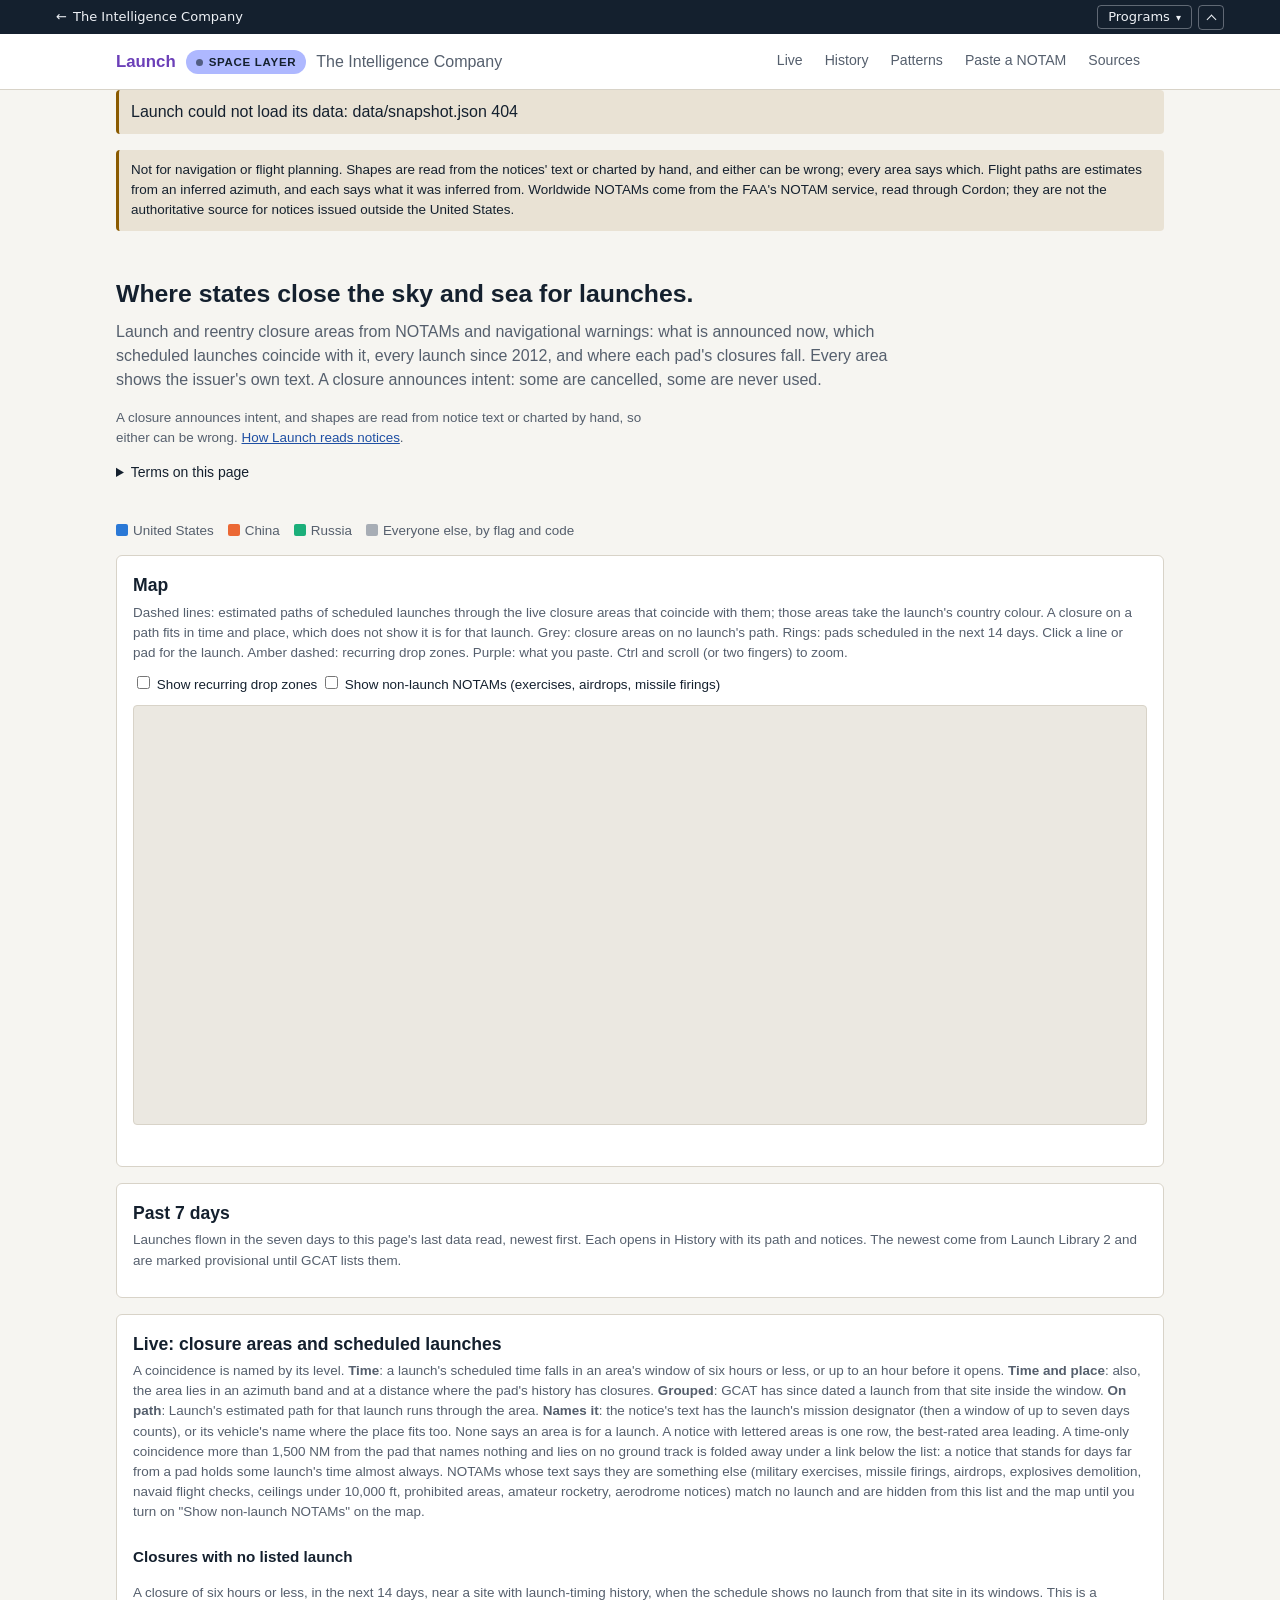
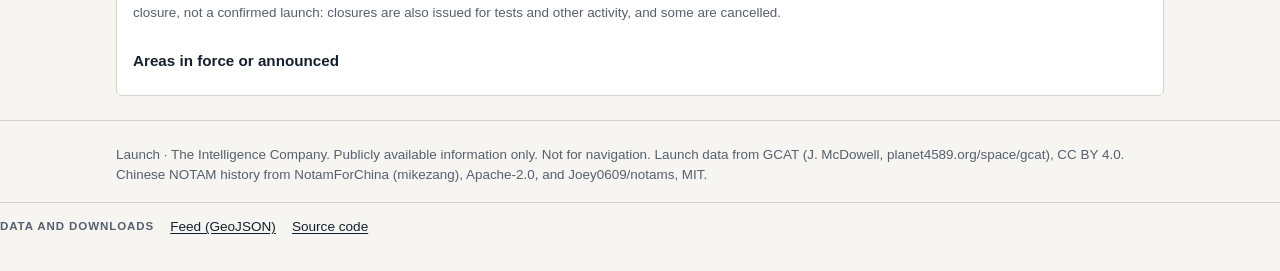
==== site_src/index.html @ 4c7cae8a "About: Launch reads Launch Library 2's schedule itself Assisted-by: Claude Code (Anthropic)" ====
<!doctype html>
<html lang="en" data-tic-layer="space">
<head>
<meta charset="utf-8">
<meta name="viewport" content="width=device-width, initial-scale=1">
<link rel="icon" href="data:image/svg+xml,%3Csvg xmlns='http://www.w3.org/2000/svg' viewBox='0 0 32 32'%3E%3Crect width='32' height='32' rx='6' fill='%23142235'/%3E%3Ccircle cx='16' cy='16' r='9' fill='none' stroke='%23e3a83b' stroke-width='3'/%3E%3Ccircle cx='16' cy='16' r='3' fill='%23e3a83b'/%3E%3C/svg%3E">
<title>Launch · The Intelligence Company</title>
<meta name="description" content="Launch and reentry closure areas from NOTAMs and navigational warnings: live areas, which scheduled launches coincide with them, every launch since 2012 on a map with flight paths and filters, and each pad's closure patterns.">
<link rel="stylesheet" href="vendor/maplibre-gl/maplibre-gl.css">
<link rel="stylesheet" href="style.css">
<link rel="stylesheet" href="tic-shell.css">
<link rel="alternate" type="application/geo+json" title="Launch feed (GeoJSON)" href="data/feed.geojson">
<link rel="stylesheet" href="tic-time.css">
<link rel="stylesheet" href="tic-nav.css">
<link rel="stylesheet" href="tic-related.css">
<link rel="stylesheet" href="tic-fold.css">
<script src="tic-time.js"></script>
<script src="tic-fold.js" defer></script>
<script src="tic-related.js"></script>
<script src="tic-nav.js" defer data-current="launch" data-health="on"></script>
<script type="module" src="app.js"></script>
</head>
<body data-tab="live">
<a class="skip" href="#main">Skip to content</a>
<header class="top">
  <div class="wrap top-row">
    <div class="brand"><strong>Launch</strong><a class="tic-layer" href="https://theintelligence.company/#layers">Space layer</a><span class="muted">The Intelligence Company</span></div>
    <nav class="top-nav" aria-label="Launch">
      <div class="tabs" role="tablist" aria-label="Views">
        <a href="#live" role="tab" id="tab-live" aria-controls="live">Live</a>
        <a href="#history" role="tab" id="tab-history" aria-controls="history">History</a>
        <a href="#patterns" role="tab" id="tab-patterns" aria-controls="patterns">Patterns</a>
        <a href="#paste" role="tab" id="tab-paste" aria-controls="paste">Paste a NOTAM</a>
        <a href="#sources" role="tab" id="tab-sources" aria-controls="sources">Sources</a>
      </div>
      <span id="time-settings"></span>
    </nav>
  </div>
</header>

<main id="main" class="wrap">
  <noscript><p class="noscript">This page needs JavaScript to draw its maps and lists.</p></noscript>
  <p class="notice small">Not for navigation or flight planning. Shapes are read from the notices' text or charted
    by hand, and either can be wrong; every area says which. Flight paths are estimates
    from an inferred azimuth, and each says what it was inferred from. Worldwide NOTAMs come from the FAA's
    NOTAM service, read through Cordon; they are not the authoritative source for notices issued outside the
    United States.</p>

  <section class="panel" id="live" role="tabpanel" aria-labelledby="tab-live">
    <div class="hero">
      <h1>Where states close the sky and sea for launches.</h1>
      <p class="lede">Launch and reentry closure areas from NOTAMs and navigational warnings: what is announced now,
        which scheduled launches coincide with it, every launch since 2012, and where each pad's closures fall.
        Every area shows the issuer's own text. A closure announces intent: some are cancelled, some are never
        used. <span id="asof"></span></p>
      <p class="tic-reading" id="reading" aria-live="polite"></p>
      <p class="small muted caveat">A closure announces intent, and shapes are read from notice text or charted by hand,
        so either can be wrong. <a href="https://github.com/metacog-osint/launch/blob/main/doctrine/method.md">How Launch reads notices</a>.</p>
      <details class="terms" id="terms">
        <summary>Terms on this page</summary>
        <dl>
          <dt>NOTAM</dt><dd>Notice to Air Missions: a short official notice that a state issues to pilots, here
            announcing that an area is closed for a launch or reentry.</dd>
          <dt>TFR</dt><dd>Temporary Flight Restriction: the US form of such a closure, issued by the FAA.</dd>
          <dt>FAA, NGA</dt><dd>The US Federal Aviation Administration, and the US National Geospatial-Intelligence
            Agency, which publishes navigational warnings for ships.</dd>
          <dt>FIR</dt><dd>Flight Information Region: the block of airspace one country's air traffic service looks after.</dd>
          <dt>ICAO</dt><dd>The International Civil Aviation Organization, whose four-letter codes name airports and regions.</dd>
          <dt>NM</dt><dd>Nautical miles. One is 1.85 km.</dd>
          <dt>UTC</dt><dd>Coordinated Universal Time, the same as Zulu. Times follow your time-zone setting.</dd>
          <dt>NET</dt><dd>No earlier than: a launch date that can only slip later.</dd>
          <dt>GCAT</dt><dd>Jonathan McDowell's General Catalog of Artificial Space Objects, the source of the launch history.</dd>
        </dl>
      </details>
      <div class="tiles tic-tiles" id="tiles" aria-live="polite"></div>
      <p class="legend small muted" aria-label="Country colours">
        <span><span class="sw g-us"></span>United States</span>
        <span><span class="sw g-cn"></span>China</span>
        <span><span class="sw g-ru"></span>Russia</span>
        <span><span class="sw g-other"></span>Everyone else, by flag and code</span>
      </p>
    </div>

    <section class="card" id="map-card" aria-labelledby="map-h">
      <div class="card-head">
        <h2 id="map-h">Map</h2>
        <p class="muted small" id="map-note">Dashed lines: estimated paths of scheduled launches through the live
          closure areas that coincide with them; those areas take the launch's country colour. A closure on a path
          fits in time and place, which does not show it is for that launch. Grey: closure areas on no launch's path.
          Rings: pads scheduled in the next 14 days. Click a line or pad for the launch. Amber dashed: recurring drop
          zones. Purple: what you paste. Ctrl and scroll (or two fingers) to zoom.</p>
        <p class="small"><label><input type="checkbox" id="show-zones"> Show recurring drop zones</label>
          <label><input type="checkbox" id="show-off"> Show non-launch NOTAMs (exercises, airdrops, missile
            firings) <span id="off-count"></span></label></p>
      </div>
      <div class="map-stage"><div id="map" class="map"></div></div>
      <div class="small" id="map-info" aria-live="polite"></div>
    </section>

    <section class="card" aria-labelledby="past-h">
      <div class="card-head">
        <h2 id="past-h">Past 7 days</h2>
        <p class="muted small">Launches flown in the seven days to this page's last data read, newest first. Each opens
          in History with its path and notices. The newest come from Launch Library 2 and are marked provisional
          until GCAT lists them.</p>
      </div>
      <div class="tbl-wrap" id="past-table"></div>
    </section>

    <section class="card" aria-labelledby="live-h">
      <div class="card-head">
        <h2 id="live-h">Live: closure areas and scheduled launches</h2>
        <p class="muted small">A coincidence is named by its level. <b>Time</b>: a launch's scheduled time falls in an
          area's window of six hours or less, or up to an hour before it opens. <b>Time and place</b>: also, the area
          lies in an azimuth band and at a distance where the pad's history has closures. <b>Grouped</b>: GCAT has
          since dated a launch from that site inside the window. <b>On path</b>: Launch's estimated path for that launch
          runs through the area. <b>Names it</b>: the notice's text has the launch's mission designator (then a window
          of up to seven days counts), or its vehicle's name where the place fits too. None says an area is for a
          launch. A notice with lettered areas is one row, the best-rated area leading. A time-only coincidence more
          than 1,500 NM from the pad that names nothing and lies on no ground track is folded away under a link below
          the list: a notice that stands for days far from a pad holds some launch's time almost always. NOTAMs whose
          text says they are something else (military exercises, missile firings, airdrops, explosives demolition,
          navaid flight checks, ceilings under 10,000 ft, prohibited areas, amateur rocketry, aerodrome notices)
          match no launch and are hidden from this list and the map until you turn
          on "Show non-launch NOTAMs" on the map.</p>
      </div>
      <div class="tbl-wrap" id="match-table"></div>
      <h3 class="sub-h" id="unlisted-h">Closures with no listed launch</h3>
      <p class="muted small">A closure of six hours or less, in the next 14 days, near a site with launch-timing history,
        when the schedule shows no launch from that site in its windows. This is a closure, not a confirmed launch:
        closures are also issued for tests and other activity, and some are cancelled.</p>
      <div class="tbl-wrap" id="unlisted-table" tabindex="0" role="region" aria-labelledby="unlisted-h"></div>
      <h3 class="sub-h">Areas in force or announced</h3>
      <div class="tbl-wrap" id="area-table"></div>
    </section>
    <!-- Elsewhere today: the other layers' findings in the countries of the scheduled launches' pads (tic-related.js from the hub) -->
    <section class="card" id="tic-related" hidden></section>
  </section>

  <section class="panel" id="history" role="tabpanel" aria-labelledby="tab-history" hidden>
    <div class="h-head">
      <div>
        <h2>Launch history</h2>
        <p class="small muted" id="h-about"></p>
        <p class="small muted">A launch joins this list on its own: every six hours Launch reads the launches GCAT has
          listed (through Orbit), and those Launch Library 2 reports as flown join sooner, marked provisional, until
          GCAT lists them. Scheduled launches (the next 14 days) show when you tick them under Show. Chinese
          launches carry the notices NotamForChina lists for them (number, FIR, window and charted area) from 2012.
          From December 2020, launches also carry the
          NOTAM texts Joey0609/notams keeps (mostly China's and its downrange FIRs'). Besides orbital launches the list holds
          GCAT's suborbital launches and missile firings since 2012, each labelled by kind: sounding rockets and
          other suborbital rockets, crewed suborbital flights, atmospheric tests, missile tests (lofted ones apart)
          and missiles fired in combat. The buttons above the map show or hide each kind; the Launch kind filter
          does the same. Suborbital launches and missiles are added when Launch's GCAT backfill is run again, not
          every six hours.</p>
      </div>
      <div class="h-actions">
        <button type="button" id="h-toggle" class="chip-btn h-toggle" aria-controls="h-side" aria-expanded="false">Filters</button>
        <button type="button" id="h-fit" class="chip-btn">Fit map to results</button>
        <button type="button" id="h-copy" class="chip-btn">Copy link to this view</button>
        <span class="h-dl" role="group" aria-labelledby="h-dl-h" title="The launches in your filters, with their flight paths and, when the map draws them, their closure areas. Times in UTC; each file names its sources and licences.">
          <span id="h-dl-h" class="small muted">Download</span>
          <button type="button" class="chip-btn" data-dl="csv">CSV</button>
          <button type="button" class="chip-btn" data-dl="geojson">GeoJSON</button>
          <button type="button" class="chip-btn" data-dl="kml">KML</button>
        </span>
      </div>
    </div>
    <div class="h-layout">
      <aside class="h-side" id="h-side" aria-label="Filters">
        <label class="h-search">Search <input type="search" id="h-q" placeholder="LM-7A, Rassvet, Vostochny, A4754/26" autocomplete="off"></label>
        <div class="facet dates">
          <p class="facet-h">Dates</p>
          <div class="date-row">
            <label>From <input type="date" id="h-from"></label>
            <label>To <input type="date" id="h-to"></label>
          </div>
          <p class="small muted" id="h-zone"></p>
          <div class="presets" id="h-presets"></div>
        </div>
        <div id="h-facets"></div>
        <div id="h-ranges"></div>
        <p class="small"><label><input type="checkbox" id="h-areas" checked> Draw closure areas of the launches shown</label></p>
      </aside>
      <div class="h-main">
        <div class="h-kinds" id="h-kinds" role="group" aria-label="Launch kinds shown"></div>
        <div class="h-chips" id="h-chips" aria-live="polite"></div>
        <p class="small" id="h-count" aria-live="polite"></p>
        <div class="h-mapwrap">
          <div id="hmap" class="map hmap"></div>
          <div id="h-detail" class="h-detail" aria-live="polite" hidden></div>
        </div>
        <p class="legend small muted h-legend" aria-label="Map key">
          <span><span class="ln dash"></span>Flight path, estimated from an inferred azimuth</span>
          <span><span class="ln dot"></span>Scheduled launch, estimated</span>
          <span><span class="mk dot"></span>Launch site, sized by launches shown</span>
          <span><span class="sw g-us"></span>US</span><span><span class="sw g-cn"></span>China</span>
          <span><span class="sw g-ru"></span>Russia</span><span><span class="sw g-other"></span>Others</span>
        </p>
        <div class="h-timeline" id="h-timeline"></div>
        <div class="tbl-wrap h-listwrap" id="h-list"></div>
        <p><button type="button" id="h-more" class="chip-btn" hidden></button></p>
        <p class="small muted">How a flight path is estimated: from the bearing to the launch's closure areas; else
          from the payloads' inclination (GCAT), the orbit's usual inclination, or the last launch of the same
          programme from the same site, with cos i = cos(latitude) &times; sin(azimuth) and the direction (north- or
          south-going) from the site's closure history; else the site's most-used corridor. It is a great circle
          from the pad, drawn to the farthest closure area or 1,500 NM; not a ground track, and it ignores dog-legs.
          A suborbital launch or missile has no orbit to infer from: its path is drawn only towards its farthest
          closure area. The lines on Launch's charted map are an analyst's guesses from the closure areas, not
          flight paths, so none is drawn; the charted notices are used for their areas and texts.
          Mission type is Launch's reading of payload names; series the operator describes otherwise but public
          analysis assesses as military (Yaogan, TJS) say so.</p>
      </div>
    </div>
  </section>

  <section class="panel" id="patterns" role="tabpanel" aria-labelledby="tab-patterns" hidden>
    <section class="card" aria-labelledby="pat-h">
      <div class="card-head">
        <h2 id="pat-h">Patterns</h2>
        <p class="muted small">Counted from Launch's charted notices; nothing here is predicted. Inclination is estimated from the
          bearing of each closure area from its pad (cos i = cos latitude &times; sin azimuth), which holds for a launch
          without a dog-leg.</p>
      </div>
      <h3 class="sub-h">Closure corridors by pad</h3>
      <div class="tbl-wrap" id="corridor-table"></div>
      <h3 class="sub-h">Recurring drop zones (three or more events within 25 NM)</h3>
      <div class="tbl-wrap" id="zone-table"></div>
      <div class="two">
        <div><h3 class="sub-h" id="fir-h">Notices by FIR and year</h3><div class="tbl-wrap" id="fir-table" tabindex="0" role="region" aria-labelledby="fir-h"></div></div>
        <div><h3 class="sub-h">How long closures stay open</h3><div class="tbl-wrap" id="window-table"></div>
          <h3 class="sub-h">Launch hour (UTC) by country</h3><div class="tbl-wrap" id="hour-table"></div></div>
      </div>
    </section>
  </section>

  <section class="panel" id="paste" role="tabpanel" aria-labelledby="tab-paste" hidden>
    <section class="card" aria-labelledby="paste-h">
      <div class="card-head">
        <h2 id="paste-h">Paste a NOTAM</h2>
        <p class="muted small">Paste one or more ICAO-format NOTAMs and they are read and drawn on the map above, in
          your browser; nothing you paste leaves this page. Coordinates that fit no known form are listed, not guessed.
          A notice you save goes into the History tab in this browser only.</p>
      </div>
      <textarea id="paste-text" rows="8" spellcheck="false" aria-label="NOTAM text"></textarea>
      <p><button type="button" id="paste-go">Read and map</button> <button type="button" id="paste-clear" class="linkish">Clear</button></p>
      <div id="paste-out" aria-live="polite"></div>
      <section id="saved-box" class="saved-box" aria-labelledby="saved-h">
        <h3 class="sub-h" id="saved-h">Saved in this browser</h3>
        <p class="small muted">Saved notices appear on the History tab: on the launch they belong to (the same NOTAM
          on its notices, or a launch inside the notice's window, two hours either side, with its pad within 5,000 NM of
          the area), else under Show: Notices with no identified launch. They stay in this browser's storage only;
          nobody else sees them, and clearing site data or a private window loses them, so export them to keep them.</p>
        <ul id="saved-list" class="plain small"></ul>
        <p class="small"><button type="button" id="saved-export" class="linkish">Export to a file</button> ·
          <label class="linkish" for="saved-import">Import a file</label><input type="file" id="saved-import" accept=".json,application/json" class="visually-hidden"> ·
          <button type="button" id="saved-clear" class="linkish">Remove all</button></p>
        <p class="small" id="saved-msg" aria-live="polite"></p>
      </section>
      <section id="traj" class="traj" aria-labelledby="traj-h" hidden>
        <h3 class="sub-h" id="traj-h">Trajectory from a pad</h3>
        <p class="traj-pick"><label for="traj-pad">Pad</label> <select id="traj-pad"></select>
          <button type="button" id="traj-click" class="linkish">or click the map</button></p>
        <div id="traj-out" aria-live="polite"></div>
        <p class="small muted">Spherical Earth. The azimuth from the pad to each area's centre stands in for the launch
          azimuth, and the inclination is what a direct ascent on it gives (cos i = cos latitude &times; sin azimuth),
          leaving out Earth's rotation and any dog-leg: indicative, not a launch's orbit. The same inclination is also
          reached on the mirrored azimuth (180&deg; minus the azimuth), the other branch from the same pad. Dog-leg
          test: the areas should lie on the great circle from the pad through the farthest area; an area more than
          25 NM outside it, or behind the pad, is flagged (a dog-leg, or areas from different events).</p>
      </section>
    </section>
  </section>

  <section class="panel" id="sources" role="tabpanel" aria-labelledby="tab-sources" hidden>
    <section class="card" aria-labelledby="src-h">
      <div class="card-head"><h2 id="src-h">Sources and method</h2></div>
      <div id="source-list" class="small"></div>
      <p class="small muted" id="lane-list"></p>
      <p class="small">Feed method <code>launch-1.0</code>. History: GCAT's launch list since 2012 (J. McDowell,
        planet4589.org/space/gcat, CC BY 4.0): orbital launches kept current through Orbit, and suborbital launches
        and missile firings (GCAT launch codes S, Y, A, M and L) from GCAT's own tables; Launch Library 2's schedule, read directly;
        Launch's charted notices (closure areas and NOTAM texts, a notice source: each charted event joins a GCAT launch
        by time and place, by a NOTAM another source lists for the launch, or by vehicle and time; one that joins none is
        listed as notices with no identified launch, and the charted lines are not flight paths); Chinese launches 2012-2026 and the NOTAMs that closed their drop zones from
        NotamForChina (credit above). Where Launch's charted notices and NotamForChina hold the same NOTAM (number and FIR), it is
        shown once, with the charted text, and NotamForChina's area is a check on the charted one. Launch-related NOTAMs
        with their text from Joey0609/notams (credit above) join a launch by the same NOTAM (number and FIR) where the
        charted notices or NotamForChina hold it, else by window and place: a GCAT launch of the notice's state inside
        its window (2 h either side) with its pad within 5,000 NM of the area; the rest are counted, not listed. FAA
        space-operations TFRs and NGA launch, debris and reentry warnings read from the Internet Archive's copies of
        tfr.faa.gov and msi.nga.mil join a GCAT launch the same way (a TFR within 100 NM of the pad and a window of at
        most 7 days); each links to its archived copy. The NASASpaceflight forum's
        "Chinese NOTAMs thread" and Russian launch discussion are linked from history entries, and Chinese launches
        link their forum threads from NotamForChina's list of them; the forum itself is not read or collected. Notes on
        the source map that are not public notices are not shown.</p>
    </section>
  </section>
</main>
<footer class="foot"><div class="wrap small muted">Launch · The Intelligence Company. Publicly available information only. Not for navigation. Launch data from GCAT (J. McDowell, planet4589.org/space/gcat), CC BY 4.0. Chinese NOTAM history from NotamForChina (mikezang), Apache-2.0, and Joey0609/notams, MIT.</div>
  <nav class="tic-data" aria-label="Data and downloads"><span class="tic-data-k">Data and downloads</span>
    <a href="data/feed.geojson">Feed (GeoJSON)</a>
    <a href="https://github.com/metacog-osint/launch">Source code</a></nav>
</footer>
</body>
</html>
---- site_src/vendor/maplibre-gl/maplibre-gl.css ----
.maplibregl-map{font:12px/20px Helvetica Neue,Arial,Helvetica,sans-serif;overflow:hidden;position:relative;-webkit-tap-highlight-color:rgb(0 0 0/0);-webkit-touch-callout:none}.maplibregl-canvas{position:absolute;left:0;top:0}.maplibregl-map:fullscreen{width:100%;height:100%}.maplibregl-ctrl-group button.maplibregl-ctrl-compass{touch-action:none}.maplibregl-canvas-container.maplibregl-interactive,.maplibregl-ctrl-group button.maplibregl-ctrl-compass{cursor:grab;-webkit-user-select:none;-moz-user-select:none;user-select:none}.maplibregl-canvas-container.maplibregl-interactive.maplibregl-track-pointer{cursor:pointer}.maplibregl-canvas-container.maplibregl-interactive:active,.maplibregl-ctrl-group button.maplibregl-ctrl-compass:active{cursor:grabbing}.maplibregl-canvas-container.maplibregl-touch-zoom-rotate,.maplibregl-canvas-container.maplibregl-touch-zoom-rotate .maplibregl-canvas{touch-action:pan-x pan-y}.maplibregl-canvas-container.maplibregl-touch-drag-pan,.maplibregl-canvas-container.maplibregl-touch-drag-pan .maplibregl-canvas{touch-action:pinch-zoom}.maplibregl-canvas-container.maplibregl-touch-zoom-rotate.maplibregl-touch-drag-pan,.maplibregl-canvas-container.maplibregl-touch-zoom-rotate.maplibregl-touch-drag-pan .maplibregl-canvas{touch-action:none}.maplibregl-canvas-container.maplibregl-touch-drag-pan.maplibregl-cooperative-gestures,.maplibregl-canvas-container.maplibregl-touch-drag-pan.maplibregl-cooperative-gestures .maplibregl-canvas{touch-action:pan-x pan-y}.maplibregl-ctrl-bottom-left,.maplibregl-ctrl-bottom-right,.maplibregl-ctrl-top-left,.maplibregl-ctrl-top-right{position:absolute;pointer-events:none;z-index:2}.maplibregl-ctrl-top-left{top:0;left:0}.maplibregl-ctrl-top-right{top:0;right:0}.maplibregl-ctrl-bottom-left{bottom:0;left:0}.maplibregl-ctrl-bottom-right{right:0;bottom:0}.maplibregl-ctrl{clear:both;pointer-events:auto;transform:translate(0)}.maplibregl-ctrl-top-left .maplibregl-ctrl{margin:10px 0 0 10px;float:left}.maplibregl-ctrl-top-right .maplibregl-ctrl{margin:10px 10px 0 0;float:right}.maplibregl-ctrl-bottom-left .maplibregl-ctrl{margin:0 0 10px 10px;float:left}.maplibregl-ctrl-bottom-right .maplibregl-ctrl{margin:0 10px 10px 0;float:right}.maplibregl-ctrl-group{border-radius:4px;background:#fff}.maplibregl-ctrl-group:not(:empty){box-shadow:0 0 0 2px rgba(0,0,0,.1)}@media(forced-colors:active){.maplibregl-ctrl-group:not(:empty){box-shadow:0 0 0 2px ButtonText}}.maplibregl-ctrl-group button{width:29px;height:29px;display:block;padding:0;outline:none;border:0;box-sizing:border-box;background-color:transparent;cursor:pointer}.maplibregl-ctrl button{-webkit-user-select:none;-moz-user-select:none;user-select:none}.maplibregl-ctrl-group button+button{border-top:1px solid #ddd}.maplibregl-ctrl button .maplibregl-ctrl-icon{display:block;width:100%;height:100%;background-repeat:no-repeat;background-position:50%}@media(forced-colors:active){.maplibregl-ctrl-icon{background-color:transparent}.maplibregl-ctrl-group button+button{border-top:1px solid buttontext}}.maplibregl-ctrl button::-moz-focus-inner{border:0;padding:0}.maplibregl-ctrl-attrib-button:focus,.maplibregl-ctrl-group button:focus{box-shadow:0 0 2px 2px #0096ff}.maplibregl-ctrl button:disabled{cursor:not-allowed}.maplibregl-ctrl button:disabled .maplibregl-ctrl-icon{opacity:.25}@media(hover:hover){.maplibregl-ctrl button:not(:disabled):hover{background-color:rgba(0,0,0,.05)}}.maplibregl-ctrl button:not(:disabled):active{background-color:rgba(0,0,0,.05)}.maplibregl-ctrl-group button:focus:focus-visible{box-shadow:0 0 2px 2px #0096ff}.maplibregl-ctrl-group button:focus:not(:focus-visible){box-shadow:none}.maplibregl-ctrl-group button:focus:first-child{border-radius:4px 4px 0 0}.maplibregl-ctrl-group button:focus:last-child{border-radius:0 0 4px 4px}.maplibregl-ctrl-group button:focus:only-child{border-radius:inherit}.maplibregl-ctrl button.maplibregl-ctrl-zoom-out .maplibregl-ctrl-icon{background-image:url("data:image/svg+xml;charset=utf-8,%3Csvg%20xmlns%3D%22http%3A%2F%2Fwww.w3.org%2F2000%2Fsvg%22%20width%3D%2229%22%20height%3D%2229%22%20fill%3D%22%23333%22%20viewBox%3D%220%200%2029%2029%22%3E%3Cpath%20d%3D%22M10%2013c-.75%200-1.5.75-1.5%201.5S9.25%2016%2010%2016h9c.75%200%201.5-.75%201.5-1.5S19.75%2013%2019%2013z%22%2F%3E%3C%2Fsvg%3E")}.maplibregl-ctrl button.maplibregl-ctrl-zoom-in .maplibregl-ctrl-icon{background-image:url("data:image/svg+xml;charset=utf-8,%3Csvg%20xmlns%3D%22http%3A%2F%2Fwww.w3.org%2F2000%2Fsvg%22%20width%3D%2229%22%20height%3D%2229%22%20fill%3D%22%23333%22%20viewBox%3D%220%200%2029%2029%22%3E%3Cpath%20d%3D%22M14.5%208.5c-.75%200-1.5.75-1.5%201.5v3h-3c-.75%200-1.5.75-1.5%201.5S9.25%2016%2010%2016h3v3c0%20.75.75%201.5%201.5%201.5S16%2019.75%2016%2019v-3h3c.75%200%201.5-.75%201.5-1.5S19.75%2013%2019%2013h-3v-3c0-.75-.75-1.5-1.5-1.5%22%2F%3E%3C%2Fsvg%3E")}@media(forced-colors:active){.maplibregl-ctrl button.maplibregl-ctrl-zoom-out .maplibregl-ctrl-icon{background-image:url("data:image/svg+xml;charset=utf-8,%3Csvg%20xmlns%3D%22http%3A%2F%2Fwww.w3.org%2F2000%2Fsvg%22%20width%3D%2229%22%20height%3D%2229%22%20fill%3D%22%23fff%22%20viewBox%3D%220%200%2029%2029%22%3E%3Cpath%20d%3D%22M10%2013c-.75%200-1.5.75-1.5%201.5S9.25%2016%2010%2016h9c.75%200%201.5-.75%201.5-1.5S19.75%2013%2019%2013z%22%2F%3E%3C%2Fsvg%3E")}.maplibregl-ctrl button.maplibregl-ctrl-zoom-in .maplibregl-ctrl-icon{background-image:url("data:image/svg+xml;charset=utf-8,%3Csvg%20xmlns%3D%22http%3A%2F%2Fwww.w3.org%2F2000%2Fsvg%22%20width%3D%2229%22%20height%3D%2229%22%20fill%3D%22%23fff%22%20viewBox%3D%220%200%2029%2029%22%3E%3Cpath%20d%3D%22M14.5%208.5c-.75%200-1.5.75-1.5%201.5v3h-3c-.75%200-1.5.75-1.5%201.5S9.25%2016%2010%2016h3v3c0%20.75.75%201.5%201.5%201.5S16%2019.75%2016%2019v-3h3c.75%200%201.5-.75%201.5-1.5S19.75%2013%2019%2013h-3v-3c0-.75-.75-1.5-1.5-1.5%22%2F%3E%3C%2Fsvg%3E")}}@media(forced-colors:active) and (prefers-color-scheme:light){.maplibregl-ctrl button.maplibregl-ctrl-zoom-out .maplibregl-ctrl-icon{background-image:url("data:image/svg+xml;charset=utf-8,%3Csvg%20xmlns%3D%22http%3A%2F%2Fwww.w3.org%2F2000%2Fsvg%22%20width%3D%2229%22%20height%3D%2229%22%20viewBox%3D%220%200%2029%2029%22%3E%3Cpath%20d%3D%22M10%2013c-.75%200-1.5.75-1.5%201.5S9.25%2016%2010%2016h9c.75%200%201.5-.75%201.5-1.5S19.75%2013%2019%2013z%22%2F%3E%3C%2Fsvg%3E")}.maplibregl-ctrl button.maplibregl-ctrl-zoom-in .maplibregl-ctrl-icon{background-image:url("data:image/svg+xml;charset=utf-8,%3Csvg%20xmlns%3D%22http%3A%2F%2Fwww.w3.org%2F2000%2Fsvg%22%20width%3D%2229%22%20height%3D%2229%22%20viewBox%3D%220%200%2029%2029%22%3E%3Cpath%20d%3D%22M14.5%208.5c-.75%200-1.5.75-1.5%201.5v3h-3c-.75%200-1.5.75-1.5%201.5S9.25%2016%2010%2016h3v3c0%20.75.75%201.5%201.5%201.5S16%2019.75%2016%2019v-3h3c.75%200%201.5-.75%201.5-1.5S19.75%2013%2019%2013h-3v-3c0-.75-.75-1.5-1.5-1.5%22%2F%3E%3C%2Fsvg%3E")}}.maplibregl-ctrl button.maplibregl-ctrl-fullscreen .maplibregl-ctrl-icon{background-image:url("data:image/svg+xml;charset=utf-8,%3Csvg%20xmlns%3D%22http%3A%2F%2Fwww.w3.org%2F2000%2Fsvg%22%20width%3D%2229%22%20height%3D%2229%22%20fill%3D%22%23333%22%20viewBox%3D%220%200%2029%2029%22%3E%3Cpath%20d%3D%22M24%2016v5.5c0%201.75-.75%202.5-2.5%202.5H16v-1l3-1.5-4-5.5%201-1%205.5%204%201.5-3zM6%2016l1.5%203%205.5-4%201%201-4%205.5%203%201.5v1H7.5C5.75%2024%205%2023.25%205%2021.5V16zm7-11v1l-3%201.5%204%205.5-1%201-5.5-4L6%2013H5V7.5C5%205.75%205.75%205%207.5%205zm11%202.5c0-1.75-.75-2.5-2.5-2.5H16v1l3%201.5-4%205.5%201%201%205.5-4%201.5%203h1z%22%2F%3E%3C%2Fsvg%3E")}.maplibregl-ctrl button.maplibregl-ctrl-shrink .maplibregl-ctrl-icon{background-image:url("data:image/svg+xml;charset=utf-8,%3Csvg%20xmlns%3D%22http%3A%2F%2Fwww.w3.org%2F2000%2Fsvg%22%20width%3D%2229%22%20height%3D%2229%22%20viewBox%3D%220%200%2029%2029%22%3E%3Cpath%20d%3D%22M18.5%2016c-1.75%200-2.5.75-2.5%202.5V24h1l1.5-3%205.5%204%201-1-4-5.5%203-1.5v-1zM13%2018.5c0-1.75-.75-2.5-2.5-2.5H5v1l3%201.5L4%2024l1%201%205.5-4%201.5%203h1zm3-8c0%201.75.75%202.5%202.5%202.5H24v-1l-3-1.5L25%205l-1-1-5.5%204L17%205h-1zM10.5%2013c1.75%200%202.5-.75%202.5-2.5V5h-1l-1.5%203L5%204%204%205l4%205.5L5%2012v1z%22%2F%3E%3C%2Fsvg%3E")}@media(forced-colors:active){.maplibregl-ctrl button.maplibregl-ctrl-fullscreen .maplibregl-ctrl-icon{background-image:url("data:image/svg+xml;charset=utf-8,%3Csvg%20xmlns%3D%22http%3A%2F%2Fwww.w3.org%2F2000%2Fsvg%22%20width%3D%2229%22%20height%3D%2229%22%20fill%3D%22%23fff%22%20viewBox%3D%220%200%2029%2029%22%3E%3Cpath%20d%3D%22M24%2016v5.5c0%201.75-.75%202.5-2.5%202.5H16v-1l3-1.5-4-5.5%201-1%205.5%204%201.5-3zM6%2016l1.5%203%205.5-4%201%201-4%205.5%203%201.5v1H7.5C5.75%2024%205%2023.25%205%2021.5V16zm7-11v1l-3%201.5%204%205.5-1%201-5.5-4L6%2013H5V7.5C5%205.75%205.75%205%207.5%205zm11%202.5c0-1.75-.75-2.5-2.5-2.5H16v1l3%201.5-4%205.5%201%201%205.5-4%201.5%203h1z%22%2F%3E%3C%2Fsvg%3E")}.maplibregl-ctrl button.maplibregl-ctrl-shrink .maplibregl-ctrl-icon{background-image:url("data:image/svg+xml;charset=utf-8,%3Csvg%20xmlns%3D%22http%3A%2F%2Fwww.w3.org%2F2000%2Fsvg%22%20width%3D%2229%22%20height%3D%2229%22%20fill%3D%22%23fff%22%20viewBox%3D%220%200%2029%2029%22%3E%3Cpath%20d%3D%22M18.5%2016c-1.75%200-2.5.75-2.5%202.5V24h1l1.5-3%205.5%204%201-1-4-5.5%203-1.5v-1zM13%2018.5c0-1.75-.75-2.5-2.5-2.5H5v1l3%201.5L4%2024l1%201%205.5-4%201.5%203h1zm3-8c0%201.75.75%202.5%202.5%202.5H24v-1l-3-1.5L25%205l-1-1-5.5%204L17%205h-1zM10.5%2013c1.75%200%202.5-.75%202.5-2.5V5h-1l-1.5%203L5%204%204%205l4%205.5L5%2012v1z%22%2F%3E%3C%2Fsvg%3E")}}@media(forced-colors:active) and (prefers-color-scheme:light){.maplibregl-ctrl button.maplibregl-ctrl-fullscreen .maplibregl-ctrl-icon{background-image:url("data:image/svg+xml;charset=utf-8,%3Csvg%20xmlns%3D%22http%3A%2F%2Fwww.w3.org%2F2000%2Fsvg%22%20width%3D%2229%22%20height%3D%2229%22%20viewBox%3D%220%200%2029%2029%22%3E%3Cpath%20d%3D%22M24%2016v5.5c0%201.75-.75%202.5-2.5%202.5H16v-1l3-1.5-4-5.5%201-1%205.5%204%201.5-3zM6%2016l1.5%203%205.5-4%201%201-4%205.5%203%201.5v1H7.5C5.75%2024%205%2023.25%205%2021.5V16zm7-11v1l-3%201.5%204%205.5-1%201-5.5-4L6%2013H5V7.5C5%205.75%205.75%205%207.5%205zm11%202.5c0-1.75-.75-2.5-2.5-2.5H16v1l3%201.5-4%205.5%201%201%205.5-4%201.5%203h1z%22%2F%3E%3C%2Fsvg%3E")}.maplibregl-ctrl button.maplibregl-ctrl-shrink .maplibregl-ctrl-icon{background-image:url("data:image/svg+xml;charset=utf-8,%3Csvg%20xmlns%3D%22http%3A%2F%2Fwww.w3.org%2F2000%2Fsvg%22%20width%3D%2229%22%20height%3D%2229%22%20viewBox%3D%220%200%2029%2029%22%3E%3Cpath%20d%3D%22M18.5%2016c-1.75%200-2.5.75-2.5%202.5V24h1l1.5-3%205.5%204%201-1-4-5.5%203-1.5v-1zM13%2018.5c0-1.75-.75-2.5-2.5-2.5H5v1l3%201.5L4%2024l1%201%205.5-4%201.5%203h1zm3-8c0%201.75.75%202.5%202.5%202.5H24v-1l-3-1.5L25%205l-1-1-5.5%204L17%205h-1zM10.5%2013c1.75%200%202.5-.75%202.5-2.5V5h-1l-1.5%203L5%204%204%205l4%205.5L5%2012v1z%22%2F%3E%3C%2Fsvg%3E")}}.maplibregl-ctrl button.maplibregl-ctrl-compass .maplibregl-ctrl-icon{background-image:url("data:image/svg+xml;charset=utf-8,%3Csvg%20xmlns%3D%22http%3A%2F%2Fwww.w3.org%2F2000%2Fsvg%22%20width%3D%2229%22%20height%3D%2229%22%20fill%3D%22%23333%22%20viewBox%3D%220%200%2029%2029%22%3E%3Cpath%20d%3D%22m10.5%2014%204-8%204%208z%22%2F%3E%3Cpath%20fill%3D%22%23ccc%22%20d%3D%22m10.5%2016%204%208%204-8z%22%2F%3E%3C%2Fsvg%3E")}@media(forced-colors:active){.maplibregl-ctrl button.maplibregl-ctrl-compass .maplibregl-ctrl-icon{background-image:url("data:image/svg+xml;charset=utf-8,%3Csvg%20xmlns%3D%22http%3A%2F%2Fwww.w3.org%2F2000%2Fsvg%22%20width%3D%2229%22%20height%3D%2229%22%20fill%3D%22%23fff%22%20viewBox%3D%220%200%2029%2029%22%3E%3Cpath%20d%3D%22m10.5%2014%204-8%204%208z%22%2F%3E%3Cpath%20fill%3D%22%23ccc%22%20d%3D%22m10.5%2016%204%208%204-8z%22%2F%3E%3C%2Fsvg%3E")}}@media(forced-colors:active) and (prefers-color-scheme:light){.maplibregl-ctrl button.maplibregl-ctrl-compass .maplibregl-ctrl-icon{background-image:url("data:image/svg+xml;charset=utf-8,%3Csvg%20xmlns%3D%22http%3A%2F%2Fwww.w3.org%2F2000%2Fsvg%22%20width%3D%2229%22%20height%3D%2229%22%20viewBox%3D%220%200%2029%2029%22%3E%3Cpath%20d%3D%22m10.5%2014%204-8%204%208z%22%2F%3E%3Cpath%20fill%3D%22%23ccc%22%20d%3D%22m10.5%2016%204%208%204-8z%22%2F%3E%3C%2Fsvg%3E")}}.maplibregl-ctrl button.maplibregl-ctrl-globe .maplibregl-ctrl-icon{background-image:url("data:image/svg+xml;charset=utf-8,%3Csvg%20xmlns%3D%22http%3A%2F%2Fwww.w3.org%2F2000%2Fsvg%22%20width%3D%2222%22%20height%3D%2222%22%20fill%3D%22none%22%20stroke%3D%22%23333%22%20viewBox%3D%220%200%2022%2022%22%3E%3Ccircle%20cx%3D%2211%22%20cy%3D%2211%22%20r%3D%228.5%22%2F%3E%3Cpath%20d%3D%22M17.5%2011c0%204.819-3.02%208.5-6.5%208.5S4.5%2015.819%204.5%2011%207.52%202.5%2011%202.5s6.5%203.681%206.5%208.5Z%22%2F%3E%3Cpath%20d%3D%22M13.5%2011c0%202.447-.331%204.64-.853%206.206-.262.785-.562%201.384-.872%201.777-.314.399-.58.517-.775.517s-.461-.118-.775-.517c-.31-.393-.61-.992-.872-1.777C8.831%2015.64%208.5%2013.446%208.5%2011s.331-4.64.853-6.206c.262-.785.562-1.384.872-1.777.314-.399.58-.517.775-.517s.461.118.775.517c.31.393.61.992.872%201.777.522%201.565.853%203.76.853%206.206Z%22%2F%3E%3Cpath%20d%3D%22M11%207.5c-1.909%200-3.622-.166-4.845-.428-.616-.132-1.08-.283-1.379-.434a1.3%201.3%200%200%201-.224-.138q.07-.058.224-.138c.299-.151.763-.302%201.379-.434C7.378%205.666%209.091%205.5%2011%205.5s3.622.166%204.845.428c.616.132%201.08.283%201.379.434.105.053.177.1.224.138q-.07.058-.224.138c-.299.151-.763.302-1.379.434-1.223.262-2.936.428-4.845.428Zm0%209c-1.909%200-3.622-.166-4.845-.428-.616-.132-1.08-.283-1.379-.434a1.3%201.3%200%200%201-.224-.138%201.3%201.3%200%200%201%20.224-.138c.299-.151.763-.302%201.379-.434C7.378%2014.666%209.091%2014.5%2011%2014.5s3.622.166%204.845.428c.616.132%201.08.283%201.379.434.105.053.177.1.224.138a1.3%201.3%200%200%201-.224.138c-.299.151-.763.302-1.379.434-1.223.262-2.936.428-4.845.428Zm0-4c-2.46%200-4.672-.222-6.255-.574-.796-.177-1.406-.38-1.805-.59a1.5%201.5%200%200%201-.39-.272.3.3%200%200%201-.047-.064.3.3%200%200%201%20.048-.064c.066-.073.189-.167.389-.272.399-.21%201.009-.413%201.805-.59C6.328%209.722%208.54%209.5%2011%209.5s4.672.222%206.256.574c.795.177%201.405.38%201.804.59.2.105.323.2.39.272a.3.3%200%200%201%20.047.064.3.3%200%200%201-.048.064%201.4%201.4%200%200%201-.389.272c-.399.21-1.009.413-1.804.59-1.584.352-3.796.574-6.256.574Zm-8.501-1.51v.002zm0%20.018v.002zm17.002.002v-.002zm0-.018v-.002z%22%2F%3E%3C%2Fsvg%3E")}.maplibregl-ctrl button.maplibregl-ctrl-globe-enabled .maplibregl-ctrl-icon{background-image:url("data:image/svg+xml;charset=utf-8,%3Csvg%20xmlns%3D%22http%3A%2F%2Fwww.w3.org%2F2000%2Fsvg%22%20width%3D%2222%22%20height%3D%2222%22%20fill%3D%22none%22%20stroke%3D%22%2333b5e5%22%20viewBox%3D%220%200%2022%2022%22%3E%3Ccircle%20cx%3D%2211%22%20cy%3D%2211%22%20r%3D%228.5%22%2F%3E%3Cpath%20d%3D%22M17.5%2011c0%204.819-3.02%208.5-6.5%208.5S4.5%2015.819%204.5%2011%207.52%202.5%2011%202.5s6.5%203.681%206.5%208.5Z%22%2F%3E%3Cpath%20d%3D%22M13.5%2011c0%202.447-.331%204.64-.853%206.206-.262.785-.562%201.384-.872%201.777-.314.399-.58.517-.775.517s-.461-.118-.775-.517c-.31-.393-.61-.992-.872-1.777C8.831%2015.64%208.5%2013.446%208.5%2011s.331-4.64.853-6.206c.262-.785.562-1.384.872-1.777.314-.399.58-.517.775-.517s.461.118.775.517c.31.393.61.992.872%201.777.522%201.565.853%203.76.853%206.206Z%22%2F%3E%3Cpath%20d%3D%22M11%207.5c-1.909%200-3.622-.166-4.845-.428-.616-.132-1.08-.283-1.379-.434a1.3%201.3%200%200%201-.224-.138q.07-.058.224-.138c.299-.151.763-.302%201.379-.434C7.378%205.666%209.091%205.5%2011%205.5s3.622.166%204.845.428c.616.132%201.08.283%201.379.434.105.053.177.1.224.138q-.07.058-.224.138c-.299.151-.763.302-1.379.434-1.223.262-2.936.428-4.845.428Zm0%209c-1.909%200-3.622-.166-4.845-.428-.616-.132-1.08-.283-1.379-.434a1.3%201.3%200%200%201-.224-.138%201.3%201.3%200%200%201%20.224-.138c.299-.151.763-.302%201.379-.434C7.378%2014.666%209.091%2014.5%2011%2014.5s3.622.166%204.845.428c.616.132%201.08.283%201.379.434.105.053.177.1.224.138a1.3%201.3%200%200%201-.224.138c-.299.151-.763.302-1.379.434-1.223.262-2.936.428-4.845.428Zm0-4c-2.46%200-4.672-.222-6.255-.574-.796-.177-1.406-.38-1.805-.59a1.5%201.5%200%200%201-.39-.272.3.3%200%200%201-.047-.064.3.3%200%200%201%20.048-.064c.066-.073.189-.167.389-.272.399-.21%201.009-.413%201.805-.59C6.328%209.722%208.54%209.5%2011%209.5s4.672.222%206.256.574c.795.177%201.405.38%201.804.59.2.105.323.2.39.272a.3.3%200%200%201%20.047.064.3.3%200%200%201-.048.064%201.4%201.4%200%200%201-.389.272c-.399.21-1.009.413-1.804.59-1.584.352-3.796.574-6.256.574Zm-8.501-1.51v.002zm0%20.018v.002zm17.002.002v-.002zm0-.018v-.002z%22%2F%3E%3C%2Fsvg%3E")}.maplibregl-ctrl button.maplibregl-ctrl-terrain .maplibregl-ctrl-icon{background-image:url("data:image/svg+xml;charset=utf-8,%3Csvg%20xmlns%3D%22http%3A%2F%2Fwww.w3.org%2F2000%2Fsvg%22%20width%3D%2222%22%20height%3D%2222%22%20fill%3D%22%23333%22%20viewBox%3D%220%200%2022%2022%22%3E%3Cpath%20d%3D%22m1.754%2013.406%204.453-4.851%203.09%203.09%203.281%203.277.969-.969-3.309-3.312%203.844-4.121%206.148%206.886h1.082v-.855l-7.207-8.07-4.84%205.187L6.169%206.57l-5.48%205.965v.871ZM.688%2016.844h20.625v1.375H.688Zm0%200%22%2F%3E%3C%2Fsvg%3E")}.maplibregl-ctrl button.maplibregl-ctrl-terrain-enabled .maplibregl-ctrl-icon{background-image:url("data:image/svg+xml;charset=utf-8,%3Csvg%20xmlns%3D%22http%3A%2F%2Fwww.w3.org%2F2000%2Fsvg%22%20width%3D%2222%22%20height%3D%2222%22%20fill%3D%22%2333b5e5%22%20viewBox%3D%220%200%2022%2022%22%3E%3Cpath%20d%3D%22m1.754%2013.406%204.453-4.851%203.09%203.09%203.281%203.277.969-.969-3.309-3.312%203.844-4.121%206.148%206.886h1.082v-.855l-7.207-8.07-4.84%205.187L6.169%206.57l-5.48%205.965v.871ZM.688%2016.844h20.625v1.375H.688Zm0%200%22%2F%3E%3C%2Fsvg%3E")}.maplibregl-ctrl button.maplibregl-ctrl-geolocate .maplibregl-ctrl-icon{background-image:url("data:image/svg+xml;charset=utf-8,%3Csvg%20xmlns%3D%22http%3A%2F%2Fwww.w3.org%2F2000%2Fsvg%22%20width%3D%2229%22%20height%3D%2229%22%20fill%3D%22%23333%22%20viewBox%3D%220%200%2020%2020%22%3E%3Cpath%20d%3D%22M10%204C9%204%209%205%209%205v.1A5%205%200%200%200%205.1%209H5s-1%200-1%201%201%201%201%201h.1A5%205%200%200%200%209%2014.9v.1s0%201%201%201%201-1%201-1v-.1a5%205%200%200%200%203.9-3.9h.1s1%200%201-1-1-1-1-1h-.1A5%205%200%200%200%2011%205.1V5s0-1-1-1m0%202.5a3.5%203.5%200%201%201%200%207%203.5%203.5%200%201%201%200-7%22%2F%3E%3Ccircle%20cx%3D%2210%22%20cy%3D%2210%22%20r%3D%222%22%2F%3E%3C%2Fsvg%3E")}.maplibregl-ctrl button.maplibregl-ctrl-geolocate:disabled .maplibregl-ctrl-icon{background-image:url("data:image/svg+xml;charset=utf-8,%3Csvg%20xmlns%3D%22http%3A%2F%2Fwww.w3.org%2F2000%2Fsvg%22%20width%3D%2229%22%20height%3D%2229%22%20fill%3D%22%23aaa%22%20viewBox%3D%220%200%2020%2020%22%3E%3Cpath%20d%3D%22M10%204C9%204%209%205%209%205v.1A5%205%200%200%200%205.1%209H5s-1%200-1%201%201%201%201%201h.1A5%205%200%200%200%209%2014.9v.1s0%201%201%201%201-1%201-1v-.1a5%205%200%200%200%203.9-3.9h.1s1%200%201-1-1-1-1-1h-.1A5%205%200%200%200%2011%205.1V5s0-1-1-1m0%202.5a3.5%203.5%200%201%201%200%207%203.5%203.5%200%201%201%200-7%22%2F%3E%3Ccircle%20cx%3D%2210%22%20cy%3D%2210%22%20r%3D%222%22%2F%3E%3Cpath%20fill%3D%22red%22%20d%3D%22m14%205%201%201-9%209-1-1z%22%2F%3E%3C%2Fsvg%3E")}.maplibregl-ctrl button.maplibregl-ctrl-geolocate.maplibregl-ctrl-geolocate-active .maplibregl-ctrl-icon{background-image:url("data:image/svg+xml;charset=utf-8,%3Csvg%20xmlns%3D%22http%3A%2F%2Fwww.w3.org%2F2000%2Fsvg%22%20width%3D%2229%22%20height%3D%2229%22%20fill%3D%22%2333b5e5%22%20viewBox%3D%220%200%2020%2020%22%3E%3Cpath%20d%3D%22M10%204C9%204%209%205%209%205v.1A5%205%200%200%200%205.1%209H5s-1%200-1%201%201%201%201%201h.1A5%205%200%200%200%209%2014.9v.1s0%201%201%201%201-1%201-1v-.1a5%205%200%200%200%203.9-3.9h.1s1%200%201-1-1-1-1-1h-.1A5%205%200%200%200%2011%205.1V5s0-1-1-1m0%202.5a3.5%203.5%200%201%201%200%207%203.5%203.5%200%201%201%200-7%22%2F%3E%3Ccircle%20cx%3D%2210%22%20cy%3D%2210%22%20r%3D%222%22%2F%3E%3C%2Fsvg%3E")}.maplibregl-ctrl button.maplibregl-ctrl-geolocate.maplibregl-ctrl-geolocate-active-error .maplibregl-ctrl-icon{background-image:url("data:image/svg+xml;charset=utf-8,%3Csvg%20xmlns%3D%22http%3A%2F%2Fwww.w3.org%2F2000%2Fsvg%22%20width%3D%2229%22%20height%3D%2229%22%20fill%3D%22%23e58978%22%20viewBox%3D%220%200%2020%2020%22%3E%3Cpath%20d%3D%22M10%204C9%204%209%205%209%205v.1A5%205%200%200%200%205.1%209H5s-1%200-1%201%201%201%201%201h.1A5%205%200%200%200%209%2014.9v.1s0%201%201%201%201-1%201-1v-.1a5%205%200%200%200%203.9-3.9h.1s1%200%201-1-1-1-1-1h-.1A5%205%200%200%200%2011%205.1V5s0-1-1-1m0%202.5a3.5%203.5%200%201%201%200%207%203.5%203.5%200%201%201%200-7%22%2F%3E%3Ccircle%20cx%3D%2210%22%20cy%3D%2210%22%20r%3D%222%22%2F%3E%3C%2Fsvg%3E")}.maplibregl-ctrl button.maplibregl-ctrl-geolocate.maplibregl-ctrl-geolocate-background .maplibregl-ctrl-icon{background-image:url("data:image/svg+xml;charset=utf-8,%3Csvg%20xmlns%3D%22http%3A%2F%2Fwww.w3.org%2F2000%2Fsvg%22%20width%3D%2229%22%20height%3D%2229%22%20fill%3D%22%2333b5e5%22%20viewBox%3D%220%200%2020%2020%22%3E%3Cpath%20d%3D%22M10%204C9%204%209%205%209%205v.1A5%205%200%200%200%205.1%209H5s-1%200-1%201%201%201%201%201h.1A5%205%200%200%200%209%2014.9v.1s0%201%201%201%201-1%201-1v-.1a5%205%200%200%200%203.9-3.9h.1s1%200%201-1-1-1-1-1h-.1A5%205%200%200%200%2011%205.1V5s0-1-1-1m0%202.5a3.5%203.5%200%201%201%200%207%203.5%203.5%200%201%201%200-7%22%2F%3E%3C%2Fsvg%3E")}.maplibregl-ctrl button.maplibregl-ctrl-geolocate.maplibregl-ctrl-geolocate-background-error .maplibregl-ctrl-icon{background-image:url("data:image/svg+xml;charset=utf-8,%3Csvg%20xmlns%3D%22http%3A%2F%2Fwww.w3.org%2F2000%2Fsvg%22%20width%3D%2229%22%20height%3D%2229%22%20fill%3D%22%23e54e33%22%20viewBox%3D%220%200%2020%2020%22%3E%3Cpath%20d%3D%22M10%204C9%204%209%205%209%205v.1A5%205%200%200%200%205.1%209H5s-1%200-1%201%201%201%201%201h.1A5%205%200%200%200%209%2014.9v.1s0%201%201%201%201-1%201-1v-.1a5%205%200%200%200%203.9-3.9h.1s1%200%201-1-1-1-1-1h-.1A5%205%200%200%200%2011%205.1V5s0-1-1-1m0%202.5a3.5%203.5%200%201%201%200%207%203.5%203.5%200%201%201%200-7%22%2F%3E%3C%2Fsvg%3E")}.maplibregl-ctrl button.maplibregl-ctrl-geolocate.maplibregl-ctrl-geolocate-waiting .maplibregl-ctrl-icon{animation:maplibregl-spin 2s linear infinite}@media(forced-colors:active){.maplibregl-ctrl button.maplibregl-ctrl-geolocate .maplibregl-ctrl-icon{background-image:url("data:image/svg+xml;charset=utf-8,%3Csvg%20xmlns%3D%22http%3A%2F%2Fwww.w3.org%2F2000%2Fsvg%22%20width%3D%2229%22%20height%3D%2229%22%20fill%3D%22%23fff%22%20viewBox%3D%220%200%2020%2020%22%3E%3Cpath%20d%3D%22M10%204C9%204%209%205%209%205v.1A5%205%200%200%200%205.1%209H5s-1%200-1%201%201%201%201%201h.1A5%205%200%200%200%209%2014.9v.1s0%201%201%201%201-1%201-1v-.1a5%205%200%200%200%203.9-3.9h.1s1%200%201-1-1-1-1-1h-.1A5%205%200%200%200%2011%205.1V5s0-1-1-1m0%202.5a3.5%203.5%200%201%201%200%207%203.5%203.5%200%201%201%200-7%22%2F%3E%3Ccircle%20cx%3D%2210%22%20cy%3D%2210%22%20r%3D%222%22%2F%3E%3C%2Fsvg%3E")}.maplibregl-ctrl button.maplibregl-ctrl-geolocate:disabled .maplibregl-ctrl-icon{background-image:url("data:image/svg+xml;charset=utf-8,%3Csvg%20xmlns%3D%22http%3A%2F%2Fwww.w3.org%2F2000%2Fsvg%22%20width%3D%2229%22%20height%3D%2229%22%20fill%3D%22%23999%22%20viewBox%3D%220%200%2020%2020%22%3E%3Cpath%20d%3D%22M10%204C9%204%209%205%209%205v.1A5%205%200%200%200%205.1%209H5s-1%200-1%201%201%201%201%201h.1A5%205%200%200%200%209%2014.9v.1s0%201%201%201%201-1%201-1v-.1a5%205%200%200%200%203.9-3.9h.1s1%200%201-1-1-1-1-1h-.1A5%205%200%200%200%2011%205.1V5s0-1-1-1m0%202.5a3.5%203.5%200%201%201%200%207%203.5%203.5%200%201%201%200-7%22%2F%3E%3Ccircle%20cx%3D%2210%22%20cy%3D%2210%22%20r%3D%222%22%2F%3E%3Cpath%20fill%3D%22red%22%20d%3D%22m14%205%201%201-9%209-1-1z%22%2F%3E%3C%2Fsvg%3E")}.maplibregl-ctrl button.maplibregl-ctrl-geolocate.maplibregl-ctrl-geolocate-active .maplibregl-ctrl-icon{background-image:url("data:image/svg+xml;charset=utf-8,%3Csvg%20xmlns%3D%22http%3A%2F%2Fwww.w3.org%2F2000%2Fsvg%22%20width%3D%2229%22%20height%3D%2229%22%20fill%3D%22%2333b5e5%22%20viewBox%3D%220%200%2020%2020%22%3E%3Cpath%20d%3D%22M10%204C9%204%209%205%209%205v.1A5%205%200%200%200%205.1%209H5s-1%200-1%201%201%201%201%201h.1A5%205%200%200%200%209%2014.9v.1s0%201%201%201%201-1%201-1v-.1a5%205%200%200%200%203.9-3.9h.1s1%200%201-1-1-1-1-1h-.1A5%205%200%200%200%2011%205.1V5s0-1-1-1m0%202.5a3.5%203.5%200%201%201%200%207%203.5%203.5%200%201%201%200-7%22%2F%3E%3Ccircle%20cx%3D%2210%22%20cy%3D%2210%22%20r%3D%222%22%2F%3E%3C%2Fsvg%3E")}.maplibregl-ctrl button.maplibregl-ctrl-geolocate.maplibregl-ctrl-geolocate-active-error .maplibregl-ctrl-icon{background-image:url("data:image/svg+xml;charset=utf-8,%3Csvg%20xmlns%3D%22http%3A%2F%2Fwww.w3.org%2F2000%2Fsvg%22%20width%3D%2229%22%20height%3D%2229%22%20fill%3D%22%23e58978%22%20viewBox%3D%220%200%2020%2020%22%3E%3Cpath%20d%3D%22M10%204C9%204%209%205%209%205v.1A5%205%200%200%200%205.1%209H5s-1%200-1%201%201%201%201%201h.1A5%205%200%200%200%209%2014.9v.1s0%201%201%201%201-1%201-1v-.1a5%205%200%200%200%203.9-3.9h.1s1%200%201-1-1-1-1-1h-.1A5%205%200%200%200%2011%205.1V5s0-1-1-1m0%202.5a3.5%203.5%200%201%201%200%207%203.5%203.5%200%201%201%200-7%22%2F%3E%3Ccircle%20cx%3D%2210%22%20cy%3D%2210%22%20r%3D%222%22%2F%3E%3C%2Fsvg%3E")}.maplibregl-ctrl button.maplibregl-ctrl-geolocate.maplibregl-ctrl-geolocate-background .maplibregl-ctrl-icon{background-image:url("data:image/svg+xml;charset=utf-8,%3Csvg%20xmlns%3D%22http%3A%2F%2Fwww.w3.org%2F2000%2Fsvg%22%20width%3D%2229%22%20height%3D%2229%22%20fill%3D%22%2333b5e5%22%20viewBox%3D%220%200%2020%2020%22%3E%3Cpath%20d%3D%22M10%204C9%204%209%205%209%205v.1A5%205%200%200%200%205.1%209H5s-1%200-1%201%201%201%201%201h.1A5%205%200%200%200%209%2014.9v.1s0%201%201%201%201-1%201-1v-.1a5%205%200%200%200%203.9-3.9h.1s1%200%201-1-1-1-1-1h-.1A5%205%200%200%200%2011%205.1V5s0-1-1-1m0%202.5a3.5%203.5%200%201%201%200%207%203.5%203.5%200%201%201%200-7%22%2F%3E%3C%2Fsvg%3E")}.maplibregl-ctrl button.maplibregl-ctrl-geolocate.maplibregl-ctrl-geolocate-background-error .maplibregl-ctrl-icon{background-image:url("data:image/svg+xml;charset=utf-8,%3Csvg%20xmlns%3D%22http%3A%2F%2Fwww.w3.org%2F2000%2Fsvg%22%20width%3D%2229%22%20height%3D%2229%22%20fill%3D%22%23e54e33%22%20viewBox%3D%220%200%2020%2020%22%3E%3Cpath%20d%3D%22M10%204C9%204%209%205%209%205v.1A5%205%200%200%200%205.1%209H5s-1%200-1%201%201%201%201%201h.1A5%205%200%200%200%209%2014.9v.1s0%201%201%201%201-1%201-1v-.1a5%205%200%200%200%203.9-3.9h.1s1%200%201-1-1-1-1-1h-.1A5%205%200%200%200%2011%205.1V5s0-1-1-1m0%202.5a3.5%203.5%200%201%201%200%207%203.5%203.5%200%201%201%200-7%22%2F%3E%3C%2Fsvg%3E")}}@media(forced-colors:active) and (prefers-color-scheme:light){.maplibregl-ctrl button.maplibregl-ctrl-geolocate .maplibregl-ctrl-icon{background-image:url("data:image/svg+xml;charset=utf-8,%3Csvg%20xmlns%3D%22http%3A%2F%2Fwww.w3.org%2F2000%2Fsvg%22%20width%3D%2229%22%20height%3D%2229%22%20viewBox%3D%220%200%2020%2020%22%3E%3Cpath%20d%3D%22M10%204C9%204%209%205%209%205v.1A5%205%200%200%200%205.1%209H5s-1%200-1%201%201%201%201%201h.1A5%205%200%200%200%209%2014.9v.1s0%201%201%201%201-1%201-1v-.1a5%205%200%200%200%203.9-3.9h.1s1%200%201-1-1-1-1-1h-.1A5%205%200%200%200%2011%205.1V5s0-1-1-1m0%202.5a3.5%203.5%200%201%201%200%207%203.5%203.5%200%201%201%200-7%22%2F%3E%3Ccircle%20cx%3D%2210%22%20cy%3D%2210%22%20r%3D%222%22%2F%3E%3C%2Fsvg%3E")}.maplibregl-ctrl button.maplibregl-ctrl-geolocate:disabled .maplibregl-ctrl-icon{background-image:url("data:image/svg+xml;charset=utf-8,%3Csvg%20xmlns%3D%22http%3A%2F%2Fwww.w3.org%2F2000%2Fsvg%22%20width%3D%2229%22%20height%3D%2229%22%20fill%3D%22%23666%22%20viewBox%3D%220%200%2020%2020%22%3E%3Cpath%20d%3D%22M10%204C9%204%209%205%209%205v.1A5%205%200%200%200%205.1%209H5s-1%200-1%201%201%201%201%201h.1A5%205%200%200%200%209%2014.9v.1s0%201%201%201%201-1%201-1v-.1a5%205%200%200%200%203.9-3.9h.1s1%200%201-1-1-1-1-1h-.1A5%205%200%200%200%2011%205.1V5s0-1-1-1m0%202.5a3.5%203.5%200%201%201%200%207%203.5%203.5%200%201%201%200-7%22%2F%3E%3Ccircle%20cx%3D%2210%22%20cy%3D%2210%22%20r%3D%222%22%2F%3E%3Cpath%20fill%3D%22red%22%20d%3D%22m14%205%201%201-9%209-1-1z%22%2F%3E%3C%2Fsvg%3E")}}@keyframes maplibregl-spin{0%{transform:rotate(0deg)}to{transform:rotate(1turn)}}a.maplibregl-ctrl-logo{width:88px;height:23px;margin:0 0 -4px -4px;display:block;background-repeat:no-repeat;cursor:pointer;overflow:hidden;background-image:url("data:image/svg+xml;charset=utf-8,%3Csvg%20xmlns%3D%22http%3A%2F%2Fwww.w3.org%2F2000%2Fsvg%22%20width%3D%2288%22%20height%3D%2223%22%20fill%3D%22none%22%3E%3Cpath%20fill%3D%22%23000%22%20fill-opacity%3D%22.4%22%20fill-rule%3D%22evenodd%22%20d%3D%22M17.408%2016.796h-1.827l2.501-12.095h.198l3.324%206.533.988%202.19.988-2.19%203.258-6.533h.181l2.6%2012.095h-1.81l-1.218-5.644-.362-1.71-.658%201.71-2.929%205.644h-.098l-2.914-5.644-.757-1.71-.345%201.71zm1.958-3.42-.726%203.663a1.255%201.255%200%200%201-1.232%201.011h-1.827a1.255%201.255%200%200%201-1.229-1.509l2.501-12.095a1.255%201.255%200%200%201%201.23-1.001h.197a1.25%201.25%200%200%201%201.12.685l3.19%206.273%203.125-6.263a1.25%201.25%200%200%201%201.123-.695h.181a1.255%201.255%200%200%201%201.227.991l1.443%206.71a5%205%200%200%201%20.314-.787l.009-.016a4.6%204.6%200%200%201%201.777-1.887c.782-.46%201.668-.667%202.611-.667a4.6%204.6%200%200%201%201.7.32l.306.134c.21-.16.474-.256.759-.256h1.694a1.255%201.255%200%200%201%201.212.925%201.255%201.255%200%200%201%201.212-.925h1.711c.284%200%20.545.094.755.252.613-.3%201.312-.45%202.075-.45%201.356%200%202.557.445%203.482%201.4q.47.48.763%201.064V4.701a1.255%201.255%200%200%201%201.255-1.255h1.86A1.255%201.255%200%200%201%2054.44%204.7v9.194h2.217c.19%200%20.37.043.532.118v-4.77c0-.356.147-.678.385-.906a2.42%202.42%200%200%201-.682-1.71c0-.665.267-1.253.735-1.7a2.45%202.45%200%200%201%201.722-.674%202.43%202.43%200%200%201%201.705.675q.318.302.504.683V4.7a1.255%201.255%200%200%201%201.255-1.255h1.744A1.255%201.255%200%200%201%2065.812%204.7v3.335a4.8%204.8%200%200%201%201.526-.246c.938%200%201.817.214%202.59.69a4.47%204.47%200%200%201%201.67%201.743v-.98a1.255%201.255%200%200%201%201.256-1.256h1.777c.233%200%20.451.064.639.174a3.4%203.4%200%200%201%201.567-.372c.346%200%20.861.02%201.285.232a1.25%201.25%200%200%201%20.689%201.004%204.7%204.7%200%200%201%20.853-.588c.795-.44%201.675-.647%202.61-.647%201.385%200%202.65.39%203.525%201.396.836.938%201.168%202.173%201.168%203.528q-.001.515-.056%201.051a1.255%201.255%200%200%201-.947%201.09l.408.952a1.255%201.255%200%200%201-.477%201.552c-.418.268-.92.463-1.458.612-.613.171-1.304.244-2.049.244-1.06%200-2.043-.207-2.886-.698l-.015-.008c-.798-.48-1.419-1.135-1.818-1.963l-.004-.008a5.8%205.8%200%200%201-.548-2.512q0-.429.053-.843a1.3%201.3%200%200%201-.333-.086l-.166-.004c-.223%200-.426.062-.643.228-.03.024-.142.139-.142.59v3.883a1.255%201.255%200%200%201-1.256%201.256h-1.777a1.255%201.255%200%200%201-1.256-1.256V15.69l-.032.057a4.8%204.8%200%200%201-1.86%201.833%205.04%205.04%200%200%201-2.484.634%204.5%204.5%200%200%201-1.935-.424%201.25%201.25%200%200%201-.764.258h-1.71a1.255%201.255%200%200%201-1.256-1.255V7.687a2.4%202.4%200%200%201-.428.625c.253.23.412.561.412.93v7.553a1.255%201.255%200%200%201-1.256%201.255h-1.843a1.25%201.25%200%200%201-.894-.373c-.228.23-.544.373-.894.373H51.32a1.255%201.255%200%200%201-1.256-1.255v-1.251l-.061.117a4.7%204.7%200%200%201-1.782%201.884%204.77%204.77%200%200%201-2.485.67%205.6%205.6%200%200%201-1.485-.188l.009%202.764a1.255%201.255%200%200%201-1.255%201.259h-1.729a1.255%201.255%200%200%201-1.255-1.255v-3.537a1.255%201.255%200%200%201-1.167.793h-1.679a1.25%201.25%200%200%201-.77-.263%204.5%204.5%200%200%201-1.945.429c-.885%200-1.724-.21-2.495-.632l-.017-.01a5%205%200%200%201-1.081-.836%201.255%201.255%200%200%201-1.254%201.312h-1.81a1.255%201.255%200%200%201-1.228-.99l-.782-3.625-2.044%203.939a1.25%201.25%200%200%201-1.115.676h-.098a1.25%201.25%200%200%201-1.116-.68l-2.061-3.994zM35.92%2016.63l.207-.114.223-.15q.493-.356.735-.785l.061-.118.033%201.332h1.678V9.242h-1.694l-.033%201.267q-.133-.329-.526-.658l-.032-.028a3.2%203.2%200%200%200-.668-.428l-.27-.12a3.3%203.3%200%200%200-1.235-.23q-1.136-.001-1.974.493a3.36%203.36%200%200%200-1.3%201.382q-.445.89-.444%202.074%200%201.2.51%202.107a3.8%203.8%200%200%200%201.382%201.381%203.9%203.9%200%200%200%201.893.477q.795%200%201.455-.33zm-2.789-5.38q-.576.675-.575%201.762%200%201.102.559%201.794.576.675%201.645.675a2.25%202.25%200%200%200%20.934-.19%202.2%202.2%200%200%200%20.468-.29l.178-.161a2.2%202.2%200%200%200%20.397-.561q.244-.5.244-1.15v-.115q0-.708-.296-1.267l-.043-.077a2.2%202.2%200%200%200-.633-.709l-.13-.086-.047-.028a2.1%202.1%200%200%200-1.073-.285q-1.052%200-1.629.692zm2.316%202.706c.163-.17.28-.407.28-.83v-.114c0-.292-.06-.508-.15-.68a.96.96%200%200%200-.353-.389.85.85%200%200%200-.464-.127c-.4%200-.56.114-.664.239l-.01.012c-.148.174-.275.45-.275.945%200%20.506.122.801.27.99.097.11.266.224.68.224.303%200%20.504-.09.687-.269zm7.545%201.705a2.6%202.6%200%200%200%20.331.423q.319.33.755.548l.173.074q.65.255%201.49.255%201.02%200%201.844-.493a3.45%203.45%200%200%200%201.316-1.4q.493-.904.493-2.089%200-1.909-.988-2.913-.988-1.02-2.584-1.02-.898%200-1.575.347a3%203%200%200%200-.415.262l-.199.166a3.4%203.4%200%200%200-.64.82V9.242h-1.712v11.553h1.729l-.017-5.134zm.53-1.138q.206.29.48.5l.155.11.053.034q.51.296%201.119.297%201.07%200%201.645-.675.577-.69.576-1.762%200-1.119-.576-1.777-.558-.675-1.645-.675-.435%200-.835.16a2%202%200%200%200-.284.136%202%202%200%200%200-.363.254%202.2%202.2%200%200%200-.46.569l-.082.162a2.6%202.6%200%200%200-.213%201.072v.115q0%20.707.296%201.267l.135.211zm.964-.818a1.1%201.1%200%200%200%20.367.385.94.94%200%200%200%20.476.118c.423%200%20.59-.117.687-.23.159-.194.28-.478.28-.95%200-.53-.133-.8-.266-.952l-.021-.025c-.078-.094-.231-.221-.68-.221a1%201%200%200%200-.503.135l-.012.007a.86.86%200%200%200-.335.343c-.073.133-.132.324-.132.614v.115a1.4%201.4%200%200%200%20.14.66zm15.7-6.222q.347-.346.346-.856a1.05%201.05%200%200%200-.345-.79%201.18%201.18%200%200%200-.84-.329q-.51%200-.855.33a1.05%201.05%200%200%200-.346.79q0%20.51.346.855.345.346.856.346.51%200%20.839-.346zm4.337%209.314.033-1.332q.191.403.59.747l.098.081a4%204%200%200%200%20.316.224l.223.122a3.2%203.2%200%200%200%201.44.322%203.8%203.8%200%200%200%201.875-.477%203.5%203.5%200%200%200%201.382-1.366q.527-.89.526-2.09%200-1.184-.444-2.073a3.24%203.24%200%200%200-1.283-1.399q-.823-.51-1.942-.51a3.5%203.5%200%200%200-1.527.344l-.086.043-.165.09a3%203%200%200%200-.33.214q-.432.315-.656.707a2%202%200%200%200-.099.198l.082-1.283V4.701h-1.744v12.095zm.473-2.509a2.5%202.5%200%200%200%20.566.7q.117.098.245.18l.144.08a2.1%202.1%200%200%200%20.975.232q1.07%200%201.645-.675.576-.69.576-1.778%200-1.102-.576-1.777-.56-.691-1.645-.692a2.2%202.2%200%200%200-1.015.235q-.22.113-.415.282l-.15.142a2.1%202.1%200%200%200-.42.594q-.223.479-.223%201.1v.115q0%20.705.293%201.26zm2.616-.293c.157-.191.28-.479.28-.967%200-.51-.13-.79-.276-.961l-.021-.026c-.082-.1-.232-.225-.67-.225a.87.87%200%200%200-.681.279l-.012.011c-.154.155-.274.38-.274.807v.115c0%20.285.057.499.144.669a1.1%201.1%200%200%200%20.367.405c.137.082.28.123.455.123.423%200%20.59-.118.686-.23zm8.266-3.013q.345-.13.724-.14l.069-.002q.493%200%20.642.099l.247-1.794q-.196-.099-.717-.099a2.3%202.3%200%200%200-.545.063%202%202%200%200%200-.411.148%202.2%202.2%200%200%200-.4.249%202.5%202.5%200%200%200-.485.499%202.7%202.7%200%200%200-.32.581l-.05.137v-1.48h-1.778v7.553h1.777v-3.884q0-.546.159-.943a1.5%201.5%200%200%201%20.466-.636%202.5%202.5%200%200%201%20.399-.253%202%202%200%200%201%20.224-.099zm9.784%202.656.05-.922q0-1.743-.856-2.698-.838-.97-2.584-.97-1.119-.001-2.007.493a3.46%203.46%200%200%200-1.4%201.382q-.493.906-.493%202.106%200%201.07.428%201.975.428.89%201.332%201.432.906.526%202.255.526.973%200%201.668-.185l.044-.012.135-.04q.613-.184.984-.421l-.542-1.267q-.3.162-.642.274l-.297.087q-.51.131-1.3.131-.954%200-1.497-.444a1.6%201.6%200%200%201-.192-.193q-.366-.44-.512-1.234l-.004-.021zm-5.427-1.256-.003.022h3.752v-.138q-.011-.727-.288-1.118a1%201%200%200%200-.156-.176q-.46-.428-1.316-.428-.986%200-1.494.604-.379.45-.494%201.234zm-27.053%202.77V4.7h-1.86v12.095h5.333V15.15zm7.103-5.908v7.553h-1.843V9.242h1.843z%22%2F%3E%3Cpath%20fill%3D%22%23fff%22%20d%3D%22m19.63%2011.151-.757-1.71-.345%201.71-1.12%205.644h-1.827L18.083%204.7h.197l3.325%206.533.988%202.19.988-2.19L26.839%204.7h.181l2.6%2012.095h-1.81l-1.218-5.644-.362-1.71-.658%201.71-2.93%205.644h-.098l-2.913-5.644zm14.836%205.81q-1.02%200-1.893-.478a3.8%203.8%200%200%201-1.381-1.382q-.51-.906-.51-2.106%200-1.185.444-2.074a3.36%203.36%200%200%201%201.3-1.382q.839-.494%201.974-.494a3.3%203.3%200%200%201%201.234.231%203.3%203.3%200%200%201%20.97.575q.396.33.527.659l.033-1.267h1.694v7.553H37.18l-.033-1.332q-.279.593-1.02%201.053a3.17%203.17%200%200%201-1.662.444zm.296-1.482q.938%200%201.58-.642.642-.66.642-1.711v-.115q0-.708-.296-1.267a2.2%202.2%200%200%200-.807-.872%202.1%202.1%200%200%200-1.119-.313q-1.053%200-1.629.692-.575.675-.575%201.76%200%201.103.559%201.795.577.675%201.645.675zm6.521-6.237h1.711v1.4q.906-1.597%202.83-1.597%201.596%200%202.584%201.02.988%201.005.988%202.914%200%201.185-.493%202.09a3.46%203.46%200%200%201-1.316%201.399%203.5%203.5%200%200%201-1.844.493q-.954%200-1.662-.329a2.67%202.67%200%200%201-1.086-.97l.017%205.134h-1.728zm4.048%206.22q1.07%200%201.645-.674.577-.69.576-1.762%200-1.119-.576-1.777-.558-.675-1.645-.675-.592%200-1.12.296-.51.28-.822.823-.296.527-.296%201.234v.115q0%20.708.296%201.267.313.543.823.855.51.296%201.119.297z%22%2F%3E%3Cpath%20fill%3D%22%23e1e3e9%22%20d%3D%22M51.325%204.7h1.86v10.45h3.473v1.646h-5.333zm7.12%204.542h1.843v7.553h-1.843zm.905-1.415a1.16%201.16%200%200%201-.856-.346%201.17%201.17%200%200%201-.346-.856%201.05%201.05%200%200%201%20.346-.79q.346-.329.856-.329.494%200%20.839.33a1.05%201.05%200%200%201%20.345.79%201.16%201.16%200%200%201-.345.855q-.33.346-.84.346zm7.875%209.133a3.17%203.17%200%200%201-1.662-.444q-.723-.46-1.004-1.053l-.033%201.332h-1.71V4.701h1.743v4.657l-.082%201.283q.279-.658%201.086-1.119a3.5%203.5%200%200%201%201.778-.477q1.119%200%201.942.51a3.24%203.24%200%200%201%201.283%201.4q.445.888.444%202.072%200%201.201-.526%202.09a3.5%203.5%200%200%201-1.382%201.366%203.8%203.8%200%200%201-1.876.477zm-.296-1.481q1.069%200%201.645-.675.577-.69.577-1.778%200-1.102-.577-1.776-.56-.691-1.645-.692a2.12%202.12%200%200%200-1.58.659q-.642.641-.642%201.694v.115q0%20.71.296%201.267a2.4%202.4%200%200%200%20.807.872%202.1%202.1%200%200%200%201.119.313zm5.927-6.237h1.777v1.481q.263-.757.856-1.217a2.14%202.14%200%200%201%201.349-.46q.527%200%20.724.098l-.247%201.794q-.149-.099-.642-.099-.774%200-1.416.494-.626.493-.626%201.58v3.883h-1.777V9.242zm9.534%207.718q-1.35%200-2.255-.526-.904-.543-1.332-1.432a4.6%204.6%200%200%201-.428-1.975q0-1.2.493-2.106a3.46%203.46%200%200%201%201.4-1.382q.889-.495%202.007-.494%201.744%200%202.584.97.855.956.856%202.7%200%20.444-.05.92h-5.43q.18%201.005.708%201.45.542.443%201.497.443.79%200%201.3-.131a4%204%200%200%200%20.938-.362l.542%201.267q-.411.263-1.119.46-.708.198-1.711.197zm1.596-4.558q.016-1.02-.444-1.432-.46-.428-1.316-.428-1.728%200-1.991%201.86z%22%2F%3E%3Cpath%20d%3D%22M5.074%2015.948a.484.657%200%200%200-.486.659v1.84a.484.657%200%200%200%20.486.659h4.101a.484.657%200%200%200%20.486-.659v-1.84a.484.657%200%200%200-.486-.659zm3.56%201.16H5.617v.838h3.017z%22%20style%3D%22fill%3A%23fff%3Bfill-rule%3Aevenodd%3Bstroke-width%3A1.03600001%22%2F%3E%3Cg%20style%3D%22stroke-width%3A1.12603545%22%3E%3Cpath%20d%3D%22M-9.408-1.416c-3.833-.025-7.056%202.912-7.08%206.615-.02%203.08%201.653%204.832%203.107%206.268.903.892%201.721%201.74%202.32%202.902l-.525-.004c-.543-.003-.992.304-1.24.639a1.87%201.87%200%200%200-.362%201.121l-.011%201.877c-.003.402.104.787.347%201.125.244.338.688.653%201.23.656l4.142.028c.542.003.99-.306%201.238-.641a1.87%201.87%200%200%200%20.363-1.121l.012-1.875a1.87%201.87%200%200%200-.348-1.127c-.243-.338-.688-.653-1.23-.656l-.518-.004c.597-1.145%201.425-1.983%202.348-2.87%201.473-1.414%203.18-3.149%203.2-6.226-.016-3.59-2.923-6.684-6.993-6.707m-.006%201.1v.002c3.274.02%205.92%202.532%205.9%205.6-.017%202.706-1.39%204.026-2.863%205.44-1.034.994-2.118%202.033-2.814%203.633-.018.041-.052.055-.075.065q-.013.004-.02.01a.34.34%200%200%201-.226.084.34.34%200%200%201-.224-.086l-.092-.077c-.699-1.615-1.768-2.669-2.781-3.67-1.454-1.435-2.797-2.762-2.78-5.478.02-3.067%202.7-5.545%205.975-5.523m-.02%202.826c-1.62-.01-2.944%201.315-2.955%202.96-.01%201.646%201.295%202.988%202.916%202.999h.002c1.621.01%202.943-1.316%202.953-2.961.011-1.646-1.294-2.988-2.916-2.998m-.005%201.1c1.017.006%201.829.83%201.822%201.89s-.83%201.874-1.848%201.867c-1.018-.006-1.829-.83-1.822-1.89s.83-1.874%201.848-1.868m-2.155%2011.857%204.14.025c.271.002.49.305.487.676l-.013%201.875c-.003.37-.224.67-.495.668l-4.14-.025c-.27-.002-.487-.306-.485-.676l.012-1.875c.003-.37.224-.67.494-.668%22%20style%3D%22color%3A%23000%3Bfont-style%3Anormal%3Bfont-variant%3Anormal%3Bfont-weight%3A400%3Bfont-stretch%3Anormal%3Bfont-size%3Amedium%3Bline-height%3Anormal%3Bfont-family%3Asans-serif%3Bfont-variant-ligatures%3Anormal%3Bfont-variant-position%3Anormal%3Bfont-variant-caps%3Anormal%3Bfont-variant-numeric%3Anormal%3Bfont-variant-alternates%3Anormal%3Bfont-feature-settings%3Anormal%3Btext-indent%3A0%3Btext-align%3Astart%3Btext-decoration%3Anone%3Btext-decoration-line%3Anone%3Btext-decoration-style%3Asolid%3Btext-decoration-color%3A%23000%3Bletter-spacing%3Anormal%3Bword-spacing%3Anormal%3Btext-transform%3Anone%3Bwriting-mode%3Alr-tb%3Bdirection%3Altr%3Btext-orientation%3Amixed%3Bdominant-baseline%3Aauto%3Bbaseline-shift%3Abaseline%3Btext-anchor%3Astart%3Bwhite-space%3Anormal%3Bshape-padding%3A0%3Bclip-rule%3Aevenodd%3Bdisplay%3Ainline%3Boverflow%3Avisible%3Bvisibility%3Avisible%3Bopacity%3A1%3Bisolation%3Aauto%3Bmix-blend-mode%3Anormal%3Bcolor-interpolation%3AsRGB%3Bcolor-interpolation-filters%3AlinearRGB%3Bsolid-color%3A%23000%3Bsolid-opacity%3A1%3Bvector-effect%3Anone%3Bfill%3A%23000%3Bfill-opacity%3A.4%3Bfill-rule%3Aevenodd%3Bstroke%3Anone%3Bstroke-width%3A2.47727823%3Bstroke-linecap%3Abutt%3Bstroke-linejoin%3Amiter%3Bstroke-miterlimit%3A4%3Bstroke-dasharray%3Anone%3Bstroke-dashoffset%3A0%3Bstroke-opacity%3A1%3Bcolor-rendering%3Aauto%3Bimage-rendering%3Aauto%3Bshape-rendering%3Aauto%3Btext-rendering%3Aauto%22%20transform%3D%22translate(15.553%202.85)scale(.88807)%22%2F%3E%3Cpath%20d%3D%22M-9.415-.316C-12.69-.338-15.37%202.14-15.39%205.207c-.017%202.716%201.326%204.041%202.78%205.477%201.013%201%202.081%202.055%202.78%203.67l.092.076a.34.34%200%200%200%20.225.086.34.34%200%200%200%20.227-.083l.019-.01c.022-.009.057-.024.074-.064.697-1.6%201.78-2.64%202.814-3.634%201.473-1.414%202.847-2.733%202.864-5.44.02-3.067-2.627-5.58-5.901-5.601m-.057%208.784c1.621.011%202.944-1.315%202.955-2.96.01-1.646-1.295-2.988-2.916-2.999-1.622-.01-2.945%201.315-2.955%202.96s1.295%202.989%202.916%203%22%20style%3D%22clip-rule%3Aevenodd%3Bfill%3A%23e1e3e9%3Bfill-opacity%3A1%3Bfill-rule%3Aevenodd%3Bstroke%3Anone%3Bstroke-width%3A2.47727823%3Bstroke-miterlimit%3A4%3Bstroke-dasharray%3Anone%3Bstroke-opacity%3A.4%22%20transform%3D%22translate(15.553%202.85)scale(.88807)%22%2F%3E%3Cpath%20d%3D%22M-11.594%2015.465c-.27-.002-.492.297-.494.668l-.012%201.876c-.003.371.214.673.485.675l4.14.027c.271.002.492-.298.495-.668l.012-1.877c.003-.37-.215-.672-.485-.674z%22%20style%3D%22clip-rule%3Aevenodd%3Bfill%3A%23fff%3Bfill-opacity%3A1%3Bfill-rule%3Aevenodd%3Bstroke%3Anone%3Bstroke-width%3A2.47727823%3Bstroke-miterlimit%3A4%3Bstroke-dasharray%3Anone%3Bstroke-opacity%3A.4%22%20transform%3D%22translate(15.553%202.85)scale(.88807)%22%2F%3E%3C%2Fg%3E%3C%2Fsvg%3E")}a.maplibregl-ctrl-logo.maplibregl-compact{width:14px}@media(forced-colors:active){a.maplibregl-ctrl-logo{background-color:transparent;background-image:url("data:image/svg+xml;charset=utf-8,%3Csvg%20xmlns%3D%22http%3A%2F%2Fwww.w3.org%2F2000%2Fsvg%22%20width%3D%2288%22%20height%3D%2223%22%20fill%3D%22none%22%3E%3Cpath%20fill%3D%22%23000%22%20fill-opacity%3D%22.4%22%20fill-rule%3D%22evenodd%22%20d%3D%22M17.408%2016.796h-1.827l2.501-12.095h.198l3.324%206.533.988%202.19.988-2.19%203.258-6.533h.181l2.6%2012.095h-1.81l-1.218-5.644-.362-1.71-.658%201.71-2.929%205.644h-.098l-2.914-5.644-.757-1.71-.345%201.71zm1.958-3.42-.726%203.663a1.255%201.255%200%200%201-1.232%201.011h-1.827a1.255%201.255%200%200%201-1.229-1.509l2.501-12.095a1.255%201.255%200%200%201%201.23-1.001h.197a1.25%201.25%200%200%201%201.12.685l3.19%206.273%203.125-6.263a1.25%201.25%200%200%201%201.123-.695h.181a1.255%201.255%200%200%201%201.227.991l1.443%206.71a5%205%200%200%201%20.314-.787l.009-.016a4.6%204.6%200%200%201%201.777-1.887c.782-.46%201.668-.667%202.611-.667a4.6%204.6%200%200%201%201.7.32l.306.134c.21-.16.474-.256.759-.256h1.694a1.255%201.255%200%200%201%201.212.925%201.255%201.255%200%200%201%201.212-.925h1.711c.284%200%20.545.094.755.252.613-.3%201.312-.45%202.075-.45%201.356%200%202.557.445%203.482%201.4q.47.48.763%201.064V4.701a1.255%201.255%200%200%201%201.255-1.255h1.86A1.255%201.255%200%200%201%2054.44%204.7v9.194h2.217c.19%200%20.37.043.532.118v-4.77c0-.356.147-.678.385-.906a2.42%202.42%200%200%201-.682-1.71c0-.665.267-1.253.735-1.7a2.45%202.45%200%200%201%201.722-.674%202.43%202.43%200%200%201%201.705.675q.318.302.504.683V4.7a1.255%201.255%200%200%201%201.255-1.255h1.744A1.255%201.255%200%200%201%2065.812%204.7v3.335a4.8%204.8%200%200%201%201.526-.246c.938%200%201.817.214%202.59.69a4.47%204.47%200%200%201%201.67%201.743v-.98a1.255%201.255%200%200%201%201.256-1.256h1.777c.233%200%20.451.064.639.174a3.4%203.4%200%200%201%201.567-.372c.346%200%20.861.02%201.285.232a1.25%201.25%200%200%201%20.689%201.004%204.7%204.7%200%200%201%20.853-.588c.795-.44%201.675-.647%202.61-.647%201.385%200%202.65.39%203.525%201.396.836.938%201.168%202.173%201.168%203.528q-.001.515-.056%201.051a1.255%201.255%200%200%201-.947%201.09l.408.952a1.255%201.255%200%200%201-.477%201.552c-.418.268-.92.463-1.458.612-.613.171-1.304.244-2.049.244-1.06%200-2.043-.207-2.886-.698l-.015-.008c-.798-.48-1.419-1.135-1.818-1.963l-.004-.008a5.8%205.8%200%200%201-.548-2.512q0-.429.053-.843a1.3%201.3%200%200%201-.333-.086l-.166-.004c-.223%200-.426.062-.643.228-.03.024-.142.139-.142.59v3.883a1.255%201.255%200%200%201-1.256%201.256h-1.777a1.255%201.255%200%200%201-1.256-1.256V15.69l-.032.057a4.8%204.8%200%200%201-1.86%201.833%205.04%205.04%200%200%201-2.484.634%204.5%204.5%200%200%201-1.935-.424%201.25%201.25%200%200%201-.764.258h-1.71a1.255%201.255%200%200%201-1.256-1.255V7.687a2.4%202.4%200%200%201-.428.625c.253.23.412.561.412.93v7.553a1.255%201.255%200%200%201-1.256%201.255h-1.843a1.25%201.25%200%200%201-.894-.373c-.228.23-.544.373-.894.373H51.32a1.255%201.255%200%200%201-1.256-1.255v-1.251l-.061.117a4.7%204.7%200%200%201-1.782%201.884%204.77%204.77%200%200%201-2.485.67%205.6%205.6%200%200%201-1.485-.188l.009%202.764a1.255%201.255%200%200%201-1.255%201.259h-1.729a1.255%201.255%200%200%201-1.255-1.255v-3.537a1.255%201.255%200%200%201-1.167.793h-1.679a1.25%201.25%200%200%201-.77-.263%204.5%204.5%200%200%201-1.945.429c-.885%200-1.724-.21-2.495-.632l-.017-.01a5%205%200%200%201-1.081-.836%201.255%201.255%200%200%201-1.254%201.312h-1.81a1.255%201.255%200%200%201-1.228-.99l-.782-3.625-2.044%203.939a1.25%201.25%200%200%201-1.115.676h-.098a1.25%201.25%200%200%201-1.116-.68l-2.061-3.994zM35.92%2016.63l.207-.114.223-.15q.493-.356.735-.785l.061-.118.033%201.332h1.678V9.242h-1.694l-.033%201.267q-.133-.329-.526-.658l-.032-.028a3.2%203.2%200%200%200-.668-.428l-.27-.12a3.3%203.3%200%200%200-1.235-.23q-1.136-.001-1.974.493a3.36%203.36%200%200%200-1.3%201.382q-.445.89-.444%202.074%200%201.2.51%202.107a3.8%203.8%200%200%200%201.382%201.381%203.9%203.9%200%200%200%201.893.477q.795%200%201.455-.33zm-2.789-5.38q-.576.675-.575%201.762%200%201.102.559%201.794.576.675%201.645.675a2.25%202.25%200%200%200%20.934-.19%202.2%202.2%200%200%200%20.468-.29l.178-.161a2.2%202.2%200%200%200%20.397-.561q.244-.5.244-1.15v-.115q0-.708-.296-1.267l-.043-.077a2.2%202.2%200%200%200-.633-.709l-.13-.086-.047-.028a2.1%202.1%200%200%200-1.073-.285q-1.052%200-1.629.692zm2.316%202.706c.163-.17.28-.407.28-.83v-.114c0-.292-.06-.508-.15-.68a.96.96%200%200%200-.353-.389.85.85%200%200%200-.464-.127c-.4%200-.56.114-.664.239l-.01.012c-.148.174-.275.45-.275.945%200%20.506.122.801.27.99.097.11.266.224.68.224.303%200%20.504-.09.687-.269zm7.545%201.705a2.6%202.6%200%200%200%20.331.423q.319.33.755.548l.173.074q.65.255%201.49.255%201.02%200%201.844-.493a3.45%203.45%200%200%200%201.316-1.4q.493-.904.493-2.089%200-1.909-.988-2.913-.988-1.02-2.584-1.02-.898%200-1.575.347a3%203%200%200%200-.415.262l-.199.166a3.4%203.4%200%200%200-.64.82V9.242h-1.712v11.553h1.729l-.017-5.134zm.53-1.138q.206.29.48.5l.155.11.053.034q.51.296%201.119.297%201.07%200%201.645-.675.577-.69.576-1.762%200-1.119-.576-1.777-.558-.675-1.645-.675-.435%200-.835.16a2%202%200%200%200-.284.136%202%202%200%200%200-.363.254%202.2%202.2%200%200%200-.46.569l-.082.162a2.6%202.6%200%200%200-.213%201.072v.115q0%20.707.296%201.267l.135.211zm.964-.818a1.1%201.1%200%200%200%20.367.385.94.94%200%200%200%20.476.118c.423%200%20.59-.117.687-.23.159-.194.28-.478.28-.95%200-.53-.133-.8-.266-.952l-.021-.025c-.078-.094-.231-.221-.68-.221a1%201%200%200%200-.503.135l-.012.007a.86.86%200%200%200-.335.343c-.073.133-.132.324-.132.614v.115a1.4%201.4%200%200%200%20.14.66zm15.7-6.222q.347-.346.346-.856a1.05%201.05%200%200%200-.345-.79%201.18%201.18%200%200%200-.84-.329q-.51%200-.855.33a1.05%201.05%200%200%200-.346.79q0%20.51.346.855.345.346.856.346.51%200%20.839-.346zm4.337%209.314.033-1.332q.191.403.59.747l.098.081a4%204%200%200%200%20.316.224l.223.122a3.2%203.2%200%200%200%201.44.322%203.8%203.8%200%200%200%201.875-.477%203.5%203.5%200%200%200%201.382-1.366q.527-.89.526-2.09%200-1.184-.444-2.073a3.24%203.24%200%200%200-1.283-1.399q-.823-.51-1.942-.51a3.5%203.5%200%200%200-1.527.344l-.086.043-.165.09a3%203%200%200%200-.33.214q-.432.315-.656.707a2%202%200%200%200-.099.198l.082-1.283V4.701h-1.744v12.095zm.473-2.509a2.5%202.5%200%200%200%20.566.7q.117.098.245.18l.144.08a2.1%202.1%200%200%200%20.975.232q1.07%200%201.645-.675.576-.69.576-1.778%200-1.102-.576-1.777-.56-.691-1.645-.692a2.2%202.2%200%200%200-1.015.235q-.22.113-.415.282l-.15.142a2.1%202.1%200%200%200-.42.594q-.223.479-.223%201.1v.115q0%20.705.293%201.26zm2.616-.293c.157-.191.28-.479.28-.967%200-.51-.13-.79-.276-.961l-.021-.026c-.082-.1-.232-.225-.67-.225a.87.87%200%200%200-.681.279l-.012.011c-.154.155-.274.38-.274.807v.115c0%20.285.057.499.144.669a1.1%201.1%200%200%200%20.367.405c.137.082.28.123.455.123.423%200%20.59-.118.686-.23zm8.266-3.013q.345-.13.724-.14l.069-.002q.493%200%20.642.099l.247-1.794q-.196-.099-.717-.099a2.3%202.3%200%200%200-.545.063%202%202%200%200%200-.411.148%202.2%202.2%200%200%200-.4.249%202.5%202.5%200%200%200-.485.499%202.7%202.7%200%200%200-.32.581l-.05.137v-1.48h-1.778v7.553h1.777v-3.884q0-.546.159-.943a1.5%201.5%200%200%201%20.466-.636%202.5%202.5%200%200%201%20.399-.253%202%202%200%200%201%20.224-.099zm9.784%202.656.05-.922q0-1.743-.856-2.698-.838-.97-2.584-.97-1.119-.001-2.007.493a3.46%203.46%200%200%200-1.4%201.382q-.493.906-.493%202.106%200%201.07.428%201.975.428.89%201.332%201.432.906.526%202.255.526.973%200%201.668-.185l.044-.012.135-.04q.613-.184.984-.421l-.542-1.267q-.3.162-.642.274l-.297.087q-.51.131-1.3.131-.954%200-1.497-.444a1.6%201.6%200%200%201-.192-.193q-.366-.44-.512-1.234l-.004-.021zm-5.427-1.256-.003.022h3.752v-.138q-.011-.727-.288-1.118a1%201%200%200%200-.156-.176q-.46-.428-1.316-.428-.986%200-1.494.604-.379.45-.494%201.234zm-27.053%202.77V4.7h-1.86v12.095h5.333V15.15zm7.103-5.908v7.553h-1.843V9.242h1.843z%22%2F%3E%3Cpath%20fill%3D%22%23fff%22%20d%3D%22m19.63%2011.151-.757-1.71-.345%201.71-1.12%205.644h-1.827L18.083%204.7h.197l3.325%206.533.988%202.19.988-2.19L26.839%204.7h.181l2.6%2012.095h-1.81l-1.218-5.644-.362-1.71-.658%201.71-2.93%205.644h-.098l-2.913-5.644zm14.836%205.81q-1.02%200-1.893-.478a3.8%203.8%200%200%201-1.381-1.382q-.51-.906-.51-2.106%200-1.185.444-2.074a3.36%203.36%200%200%201%201.3-1.382q.839-.494%201.974-.494a3.3%203.3%200%200%201%201.234.231%203.3%203.3%200%200%201%20.97.575q.396.33.527.659l.033-1.267h1.694v7.553H37.18l-.033-1.332q-.279.593-1.02%201.053a3.17%203.17%200%200%201-1.662.444zm.296-1.482q.938%200%201.58-.642.642-.66.642-1.711v-.115q0-.708-.296-1.267a2.2%202.2%200%200%200-.807-.872%202.1%202.1%200%200%200-1.119-.313q-1.053%200-1.629.692-.575.675-.575%201.76%200%201.103.559%201.795.577.675%201.645.675zm6.521-6.237h1.711v1.4q.906-1.597%202.83-1.597%201.596%200%202.584%201.02.988%201.005.988%202.914%200%201.185-.493%202.09a3.46%203.46%200%200%201-1.316%201.399%203.5%203.5%200%200%201-1.844.493q-.954%200-1.662-.329a2.67%202.67%200%200%201-1.086-.97l.017%205.134h-1.728zm4.048%206.22q1.07%200%201.645-.674.577-.69.576-1.762%200-1.119-.576-1.777-.558-.675-1.645-.675-.592%200-1.12.296-.51.28-.822.823-.296.527-.296%201.234v.115q0%20.708.296%201.267.313.543.823.855.51.296%201.119.297z%22%2F%3E%3Cpath%20fill%3D%22%23e1e3e9%22%20d%3D%22M51.325%204.7h1.86v10.45h3.473v1.646h-5.333zm7.12%204.542h1.843v7.553h-1.843zm.905-1.415a1.16%201.16%200%200%201-.856-.346%201.17%201.17%200%200%201-.346-.856%201.05%201.05%200%200%201%20.346-.79q.346-.329.856-.329.494%200%20.839.33a1.05%201.05%200%200%201%20.345.79%201.16%201.16%200%200%201-.345.855q-.33.346-.84.346zm7.875%209.133a3.17%203.17%200%200%201-1.662-.444q-.723-.46-1.004-1.053l-.033%201.332h-1.71V4.701h1.743v4.657l-.082%201.283q.279-.658%201.086-1.119a3.5%203.5%200%200%201%201.778-.477q1.119%200%201.942.51a3.24%203.24%200%200%201%201.283%201.4q.445.888.444%202.072%200%201.201-.526%202.09a3.5%203.5%200%200%201-1.382%201.366%203.8%203.8%200%200%201-1.876.477zm-.296-1.481q1.069%200%201.645-.675.577-.69.577-1.778%200-1.102-.577-1.776-.56-.691-1.645-.692a2.12%202.12%200%200%200-1.58.659q-.642.641-.642%201.694v.115q0%20.71.296%201.267a2.4%202.4%200%200%200%20.807.872%202.1%202.1%200%200%200%201.119.313zm5.927-6.237h1.777v1.481q.263-.757.856-1.217a2.14%202.14%200%200%201%201.349-.46q.527%200%20.724.098l-.247%201.794q-.149-.099-.642-.099-.774%200-1.416.494-.626.493-.626%201.58v3.883h-1.777V9.242zm9.534%207.718q-1.35%200-2.255-.526-.904-.543-1.332-1.432a4.6%204.6%200%200%201-.428-1.975q0-1.2.493-2.106a3.46%203.46%200%200%201%201.4-1.382q.889-.495%202.007-.494%201.744%200%202.584.97.855.956.856%202.7%200%20.444-.05.92h-5.43q.18%201.005.708%201.45.542.443%201.497.443.79%200%201.3-.131a4%204%200%200%200%20.938-.362l.542%201.267q-.411.263-1.119.46-.708.198-1.711.197zm1.596-4.558q.016-1.02-.444-1.432-.46-.428-1.316-.428-1.728%200-1.991%201.86z%22%2F%3E%3Cpath%20d%3D%22M5.074%2015.948a.484.657%200%200%200-.486.659v1.84a.484.657%200%200%200%20.486.659h4.101a.484.657%200%200%200%20.486-.659v-1.84a.484.657%200%200%200-.486-.659zm3.56%201.16H5.617v.838h3.017z%22%20style%3D%22fill%3A%23fff%3Bfill-rule%3Aevenodd%3Bstroke-width%3A1.03600001%22%2F%3E%3Cg%20style%3D%22stroke-width%3A1.12603545%22%3E%3Cpath%20d%3D%22M-9.408-1.416c-3.833-.025-7.056%202.912-7.08%206.615-.02%203.08%201.653%204.832%203.107%206.268.903.892%201.721%201.74%202.32%202.902l-.525-.004c-.543-.003-.992.304-1.24.639a1.87%201.87%200%200%200-.362%201.121l-.011%201.877c-.003.402.104.787.347%201.125.244.338.688.653%201.23.656l4.142.028c.542.003.99-.306%201.238-.641a1.87%201.87%200%200%200%20.363-1.121l.012-1.875a1.87%201.87%200%200%200-.348-1.127c-.243-.338-.688-.653-1.23-.656l-.518-.004c.597-1.145%201.425-1.983%202.348-2.87%201.473-1.414%203.18-3.149%203.2-6.226-.016-3.59-2.923-6.684-6.993-6.707m-.006%201.1v.002c3.274.02%205.92%202.532%205.9%205.6-.017%202.706-1.39%204.026-2.863%205.44-1.034.994-2.118%202.033-2.814%203.633-.018.041-.052.055-.075.065q-.013.004-.02.01a.34.34%200%200%201-.226.084.34.34%200%200%201-.224-.086l-.092-.077c-.699-1.615-1.768-2.669-2.781-3.67-1.454-1.435-2.797-2.762-2.78-5.478.02-3.067%202.7-5.545%205.975-5.523m-.02%202.826c-1.62-.01-2.944%201.315-2.955%202.96-.01%201.646%201.295%202.988%202.916%202.999h.002c1.621.01%202.943-1.316%202.953-2.961.011-1.646-1.294-2.988-2.916-2.998m-.005%201.1c1.017.006%201.829.83%201.822%201.89s-.83%201.874-1.848%201.867c-1.018-.006-1.829-.83-1.822-1.89s.83-1.874%201.848-1.868m-2.155%2011.857%204.14.025c.271.002.49.305.487.676l-.013%201.875c-.003.37-.224.67-.495.668l-4.14-.025c-.27-.002-.487-.306-.485-.676l.012-1.875c.003-.37.224-.67.494-.668%22%20style%3D%22color%3A%23000%3Bfont-style%3Anormal%3Bfont-variant%3Anormal%3Bfont-weight%3A400%3Bfont-stretch%3Anormal%3Bfont-size%3Amedium%3Bline-height%3Anormal%3Bfont-family%3Asans-serif%3Bfont-variant-ligatures%3Anormal%3Bfont-variant-position%3Anormal%3Bfont-variant-caps%3Anormal%3Bfont-variant-numeric%3Anormal%3Bfont-variant-alternates%3Anormal%3Bfont-feature-settings%3Anormal%3Btext-indent%3A0%3Btext-align%3Astart%3Btext-decoration%3Anone%3Btext-decoration-line%3Anone%3Btext-decoration-style%3Asolid%3Btext-decoration-color%3A%23000%3Bletter-spacing%3Anormal%3Bword-spacing%3Anormal%3Btext-transform%3Anone%3Bwriting-mode%3Alr-tb%3Bdirection%3Altr%3Btext-orientation%3Amixed%3Bdominant-baseline%3Aauto%3Bbaseline-shift%3Abaseline%3Btext-anchor%3Astart%3Bwhite-space%3Anormal%3Bshape-padding%3A0%3Bclip-rule%3Aevenodd%3Bdisplay%3Ainline%3Boverflow%3Avisible%3Bvisibility%3Avisible%3Bopacity%3A1%3Bisolation%3Aauto%3Bmix-blend-mode%3Anormal%3Bcolor-interpolation%3AsRGB%3Bcolor-interpolation-filters%3AlinearRGB%3Bsolid-color%3A%23000%3Bsolid-opacity%3A1%3Bvector-effect%3Anone%3Bfill%3A%23000%3Bfill-opacity%3A.4%3Bfill-rule%3Aevenodd%3Bstroke%3Anone%3Bstroke-width%3A2.47727823%3Bstroke-linecap%3Abutt%3Bstroke-linejoin%3Amiter%3Bstroke-miterlimit%3A4%3Bstroke-dasharray%3Anone%3Bstroke-dashoffset%3A0%3Bstroke-opacity%3A1%3Bcolor-rendering%3Aauto%3Bimage-rendering%3Aauto%3Bshape-rendering%3Aauto%3Btext-rendering%3Aauto%22%20transform%3D%22translate(15.553%202.85)scale(.88807)%22%2F%3E%3Cpath%20d%3D%22M-9.415-.316C-12.69-.338-15.37%202.14-15.39%205.207c-.017%202.716%201.326%204.041%202.78%205.477%201.013%201%202.081%202.055%202.78%203.67l.092.076a.34.34%200%200%200%20.225.086.34.34%200%200%200%20.227-.083l.019-.01c.022-.009.057-.024.074-.064.697-1.6%201.78-2.64%202.814-3.634%201.473-1.414%202.847-2.733%202.864-5.44.02-3.067-2.627-5.58-5.901-5.601m-.057%208.784c1.621.011%202.944-1.315%202.955-2.96.01-1.646-1.295-2.988-2.916-2.999-1.622-.01-2.945%201.315-2.955%202.96s1.295%202.989%202.916%203%22%20style%3D%22clip-rule%3Aevenodd%3Bfill%3A%23e1e3e9%3Bfill-opacity%3A1%3Bfill-rule%3Aevenodd%3Bstroke%3Anone%3Bstroke-width%3A2.47727823%3Bstroke-miterlimit%3A4%3Bstroke-dasharray%3Anone%3Bstroke-opacity%3A.4%22%20transform%3D%22translate(15.553%202.85)scale(.88807)%22%2F%3E%3Cpath%20d%3D%22M-11.594%2015.465c-.27-.002-.492.297-.494.668l-.012%201.876c-.003.371.214.673.485.675l4.14.027c.271.002.492-.298.495-.668l.012-1.877c.003-.37-.215-.672-.485-.674z%22%20style%3D%22clip-rule%3Aevenodd%3Bfill%3A%23fff%3Bfill-opacity%3A1%3Bfill-rule%3Aevenodd%3Bstroke%3Anone%3Bstroke-width%3A2.47727823%3Bstroke-miterlimit%3A4%3Bstroke-dasharray%3Anone%3Bstroke-opacity%3A.4%22%20transform%3D%22translate(15.553%202.85)scale(.88807)%22%2F%3E%3C%2Fg%3E%3C%2Fsvg%3E")}}@media(forced-colors:active) and (prefers-color-scheme:light){a.maplibregl-ctrl-logo{background-image:url("data:image/svg+xml;charset=utf-8,%3Csvg%20xmlns%3D%22http%3A%2F%2Fwww.w3.org%2F2000%2Fsvg%22%20width%3D%2288%22%20height%3D%2223%22%20fill%3D%22none%22%3E%3Cpath%20fill%3D%22%23000%22%20fill-opacity%3D%22.4%22%20fill-rule%3D%22evenodd%22%20d%3D%22M17.408%2016.796h-1.827l2.501-12.095h.198l3.324%206.533.988%202.19.988-2.19%203.258-6.533h.181l2.6%2012.095h-1.81l-1.218-5.644-.362-1.71-.658%201.71-2.929%205.644h-.098l-2.914-5.644-.757-1.71-.345%201.71zm1.958-3.42-.726%203.663a1.255%201.255%200%200%201-1.232%201.011h-1.827a1.255%201.255%200%200%201-1.229-1.509l2.501-12.095a1.255%201.255%200%200%201%201.23-1.001h.197a1.25%201.25%200%200%201%201.12.685l3.19%206.273%203.125-6.263a1.25%201.25%200%200%201%201.123-.695h.181a1.255%201.255%200%200%201%201.227.991l1.443%206.71a5%205%200%200%201%20.314-.787l.009-.016a4.6%204.6%200%200%201%201.777-1.887c.782-.46%201.668-.667%202.611-.667a4.6%204.6%200%200%201%201.7.32l.306.134c.21-.16.474-.256.759-.256h1.694a1.255%201.255%200%200%201%201.212.925%201.255%201.255%200%200%201%201.212-.925h1.711c.284%200%20.545.094.755.252.613-.3%201.312-.45%202.075-.45%201.356%200%202.557.445%203.482%201.4q.47.48.763%201.064V4.701a1.255%201.255%200%200%201%201.255-1.255h1.86A1.255%201.255%200%200%201%2054.44%204.7v9.194h2.217c.19%200%20.37.043.532.118v-4.77c0-.356.147-.678.385-.906a2.42%202.42%200%200%201-.682-1.71c0-.665.267-1.253.735-1.7a2.45%202.45%200%200%201%201.722-.674%202.43%202.43%200%200%201%201.705.675q.318.302.504.683V4.7a1.255%201.255%200%200%201%201.255-1.255h1.744A1.255%201.255%200%200%201%2065.812%204.7v3.335a4.8%204.8%200%200%201%201.526-.246c.938%200%201.817.214%202.59.69a4.47%204.47%200%200%201%201.67%201.743v-.98a1.255%201.255%200%200%201%201.256-1.256h1.777c.233%200%20.451.064.639.174a3.4%203.4%200%200%201%201.567-.372c.346%200%20.861.02%201.285.232a1.25%201.25%200%200%201%20.689%201.004%204.7%204.7%200%200%201%20.853-.588c.795-.44%201.675-.647%202.61-.647%201.385%200%202.65.39%203.525%201.396.836.938%201.168%202.173%201.168%203.528q-.001.515-.056%201.051a1.255%201.255%200%200%201-.947%201.09l.408.952a1.255%201.255%200%200%201-.477%201.552c-.418.268-.92.463-1.458.612-.613.171-1.304.244-2.049.244-1.06%200-2.043-.207-2.886-.698l-.015-.008c-.798-.48-1.419-1.135-1.818-1.963l-.004-.008a5.8%205.8%200%200%201-.548-2.512q0-.429.053-.843a1.3%201.3%200%200%201-.333-.086l-.166-.004c-.223%200-.426.062-.643.228-.03.024-.142.139-.142.59v3.883a1.255%201.255%200%200%201-1.256%201.256h-1.777a1.255%201.255%200%200%201-1.256-1.256V15.69l-.032.057a4.8%204.8%200%200%201-1.86%201.833%205.04%205.04%200%200%201-2.484.634%204.5%204.5%200%200%201-1.935-.424%201.25%201.25%200%200%201-.764.258h-1.71a1.255%201.255%200%200%201-1.256-1.255V7.687a2.4%202.4%200%200%201-.428.625c.253.23.412.561.412.93v7.553a1.255%201.255%200%200%201-1.256%201.255h-1.843a1.25%201.25%200%200%201-.894-.373c-.228.23-.544.373-.894.373H51.32a1.255%201.255%200%200%201-1.256-1.255v-1.251l-.061.117a4.7%204.7%200%200%201-1.782%201.884%204.77%204.77%200%200%201-2.485.67%205.6%205.6%200%200%201-1.485-.188l.009%202.764a1.255%201.255%200%200%201-1.255%201.259h-1.729a1.255%201.255%200%200%201-1.255-1.255v-3.537a1.255%201.255%200%200%201-1.167.793h-1.679a1.25%201.25%200%200%201-.77-.263%204.5%204.5%200%200%201-1.945.429c-.885%200-1.724-.21-2.495-.632l-.017-.01a5%205%200%200%201-1.081-.836%201.255%201.255%200%200%201-1.254%201.312h-1.81a1.255%201.255%200%200%201-1.228-.99l-.782-3.625-2.044%203.939a1.25%201.25%200%200%201-1.115.676h-.098a1.25%201.25%200%200%201-1.116-.68l-2.061-3.994zM35.92%2016.63l.207-.114.223-.15q.493-.356.735-.785l.061-.118.033%201.332h1.678V9.242h-1.694l-.033%201.267q-.133-.329-.526-.658l-.032-.028a3.2%203.2%200%200%200-.668-.428l-.27-.12a3.3%203.3%200%200%200-1.235-.23q-1.136-.001-1.974.493a3.36%203.36%200%200%200-1.3%201.382q-.445.89-.444%202.074%200%201.2.51%202.107a3.8%203.8%200%200%200%201.382%201.381%203.9%203.9%200%200%200%201.893.477q.795%200%201.455-.33zm-2.789-5.38q-.576.675-.575%201.762%200%201.102.559%201.794.576.675%201.645.675a2.25%202.25%200%200%200%20.934-.19%202.2%202.2%200%200%200%20.468-.29l.178-.161a2.2%202.2%200%200%200%20.397-.561q.244-.5.244-1.15v-.115q0-.708-.296-1.267l-.043-.077a2.2%202.2%200%200%200-.633-.709l-.13-.086-.047-.028a2.1%202.1%200%200%200-1.073-.285q-1.052%200-1.629.692zm2.316%202.706c.163-.17.28-.407.28-.83v-.114c0-.292-.06-.508-.15-.68a.96.96%200%200%200-.353-.389.85.85%200%200%200-.464-.127c-.4%200-.56.114-.664.239l-.01.012c-.148.174-.275.45-.275.945%200%20.506.122.801.27.99.097.11.266.224.68.224.303%200%20.504-.09.687-.269zm7.545%201.705a2.6%202.6%200%200%200%20.331.423q.319.33.755.548l.173.074q.65.255%201.49.255%201.02%200%201.844-.493a3.45%203.45%200%200%200%201.316-1.4q.493-.904.493-2.089%200-1.909-.988-2.913-.988-1.02-2.584-1.02-.898%200-1.575.347a3%203%200%200%200-.415.262l-.199.166a3.4%203.4%200%200%200-.64.82V9.242h-1.712v11.553h1.729l-.017-5.134zm.53-1.138q.206.29.48.5l.155.11.053.034q.51.296%201.119.297%201.07%200%201.645-.675.577-.69.576-1.762%200-1.119-.576-1.777-.558-.675-1.645-.675-.435%200-.835.16a2%202%200%200%200-.284.136%202%202%200%200%200-.363.254%202.2%202.2%200%200%200-.46.569l-.082.162a2.6%202.6%200%200%200-.213%201.072v.115q0%20.707.296%201.267l.135.211zm.964-.818a1.1%201.1%200%200%200%20.367.385.94.94%200%200%200%20.476.118c.423%200%20.59-.117.687-.23.159-.194.28-.478.28-.95%200-.53-.133-.8-.266-.952l-.021-.025c-.078-.094-.231-.221-.68-.221a1%201%200%200%200-.503.135l-.012.007a.86.86%200%200%200-.335.343c-.073.133-.132.324-.132.614v.115a1.4%201.4%200%200%200%20.14.66zm15.7-6.222q.347-.346.346-.856a1.05%201.05%200%200%200-.345-.79%201.18%201.18%200%200%200-.84-.329q-.51%200-.855.33a1.05%201.05%200%200%200-.346.79q0%20.51.346.855.345.346.856.346.51%200%20.839-.346zm4.337%209.314.033-1.332q.191.403.59.747l.098.081a4%204%200%200%200%20.316.224l.223.122a3.2%203.2%200%200%200%201.44.322%203.8%203.8%200%200%200%201.875-.477%203.5%203.5%200%200%200%201.382-1.366q.527-.89.526-2.09%200-1.184-.444-2.073a3.24%203.24%200%200%200-1.283-1.399q-.823-.51-1.942-.51a3.5%203.5%200%200%200-1.527.344l-.086.043-.165.09a3%203%200%200%200-.33.214q-.432.315-.656.707a2%202%200%200%200-.099.198l.082-1.283V4.701h-1.744v12.095zm.473-2.509a2.5%202.5%200%200%200%20.566.7q.117.098.245.18l.144.08a2.1%202.1%200%200%200%20.975.232q1.07%200%201.645-.675.576-.69.576-1.778%200-1.102-.576-1.777-.56-.691-1.645-.692a2.2%202.2%200%200%200-1.015.235q-.22.113-.415.282l-.15.142a2.1%202.1%200%200%200-.42.594q-.223.479-.223%201.1v.115q0%20.705.293%201.26zm2.616-.293c.157-.191.28-.479.28-.967%200-.51-.13-.79-.276-.961l-.021-.026c-.082-.1-.232-.225-.67-.225a.87.87%200%200%200-.681.279l-.012.011c-.154.155-.274.38-.274.807v.115c0%20.285.057.499.144.669a1.1%201.1%200%200%200%20.367.405c.137.082.28.123.455.123.423%200%20.59-.118.686-.23zm8.266-3.013q.345-.13.724-.14l.069-.002q.493%200%20.642.099l.247-1.794q-.196-.099-.717-.099a2.3%202.3%200%200%200-.545.063%202%202%200%200%200-.411.148%202.2%202.2%200%200%200-.4.249%202.5%202.5%200%200%200-.485.499%202.7%202.7%200%200%200-.32.581l-.05.137v-1.48h-1.778v7.553h1.777v-3.884q0-.546.159-.943a1.5%201.5%200%200%201%20.466-.636%202.5%202.5%200%200%201%20.399-.253%202%202%200%200%201%20.224-.099zm9.784%202.656.05-.922q0-1.743-.856-2.698-.838-.97-2.584-.97-1.119-.001-2.007.493a3.46%203.46%200%200%200-1.4%201.382q-.493.906-.493%202.106%200%201.07.428%201.975.428.89%201.332%201.432.906.526%202.255.526.973%200%201.668-.185l.044-.012.135-.04q.613-.184.984-.421l-.542-1.267q-.3.162-.642.274l-.297.087q-.51.131-1.3.131-.954%200-1.497-.444a1.6%201.6%200%200%201-.192-.193q-.366-.44-.512-1.234l-.004-.021zm-5.427-1.256-.003.022h3.752v-.138q-.011-.727-.288-1.118a1%201%200%200%200-.156-.176q-.46-.428-1.316-.428-.986%200-1.494.604-.379.45-.494%201.234zm-27.053%202.77V4.7h-1.86v12.095h5.333V15.15zm7.103-5.908v7.553h-1.843V9.242h1.843z%22%2F%3E%3Cpath%20fill%3D%22%23fff%22%20d%3D%22m19.63%2011.151-.757-1.71-.345%201.71-1.12%205.644h-1.827L18.083%204.7h.197l3.325%206.533.988%202.19.988-2.19L26.839%204.7h.181l2.6%2012.095h-1.81l-1.218-5.644-.362-1.71-.658%201.71-2.93%205.644h-.098l-2.913-5.644zm14.836%205.81q-1.02%200-1.893-.478a3.8%203.8%200%200%201-1.381-1.382q-.51-.906-.51-2.106%200-1.185.444-2.074a3.36%203.36%200%200%201%201.3-1.382q.839-.494%201.974-.494a3.3%203.3%200%200%201%201.234.231%203.3%203.3%200%200%201%20.97.575q.396.33.527.659l.033-1.267h1.694v7.553H37.18l-.033-1.332q-.279.593-1.02%201.053a3.17%203.17%200%200%201-1.662.444zm.296-1.482q.938%200%201.58-.642.642-.66.642-1.711v-.115q0-.708-.296-1.267a2.2%202.2%200%200%200-.807-.872%202.1%202.1%200%200%200-1.119-.313q-1.053%200-1.629.692-.575.675-.575%201.76%200%201.103.559%201.795.577.675%201.645.675zm6.521-6.237h1.711v1.4q.906-1.597%202.83-1.597%201.596%200%202.584%201.02.988%201.005.988%202.914%200%201.185-.493%202.09a3.46%203.46%200%200%201-1.316%201.399%203.5%203.5%200%200%201-1.844.493q-.954%200-1.662-.329a2.67%202.67%200%200%201-1.086-.97l.017%205.134h-1.728zm4.048%206.22q1.07%200%201.645-.674.577-.69.576-1.762%200-1.119-.576-1.777-.558-.675-1.645-.675-.592%200-1.12.296-.51.28-.822.823-.296.527-.296%201.234v.115q0%20.708.296%201.267.313.543.823.855.51.296%201.119.297z%22%2F%3E%3Cpath%20fill%3D%22%23e1e3e9%22%20d%3D%22M51.325%204.7h1.86v10.45h3.473v1.646h-5.333zm7.12%204.542h1.843v7.553h-1.843zm.905-1.415a1.16%201.16%200%200%201-.856-.346%201.17%201.17%200%200%201-.346-.856%201.05%201.05%200%200%201%20.346-.79q.346-.329.856-.329.494%200%20.839.33a1.05%201.05%200%200%201%20.345.79%201.16%201.16%200%200%201-.345.855q-.33.346-.84.346zm7.875%209.133a3.17%203.17%200%200%201-1.662-.444q-.723-.46-1.004-1.053l-.033%201.332h-1.71V4.701h1.743v4.657l-.082%201.283q.279-.658%201.086-1.119a3.5%203.5%200%200%201%201.778-.477q1.119%200%201.942.51a3.24%203.24%200%200%201%201.283%201.4q.445.888.444%202.072%200%201.201-.526%202.09a3.5%203.5%200%200%201-1.382%201.366%203.8%203.8%200%200%201-1.876.477zm-.296-1.481q1.069%200%201.645-.675.577-.69.577-1.778%200-1.102-.577-1.776-.56-.691-1.645-.692a2.12%202.12%200%200%200-1.58.659q-.642.641-.642%201.694v.115q0%20.71.296%201.267a2.4%202.4%200%200%200%20.807.872%202.1%202.1%200%200%200%201.119.313zm5.927-6.237h1.777v1.481q.263-.757.856-1.217a2.14%202.14%200%200%201%201.349-.46q.527%200%20.724.098l-.247%201.794q-.149-.099-.642-.099-.774%200-1.416.494-.626.493-.626%201.58v3.883h-1.777V9.242zm9.534%207.718q-1.35%200-2.255-.526-.904-.543-1.332-1.432a4.6%204.6%200%200%201-.428-1.975q0-1.2.493-2.106a3.46%203.46%200%200%201%201.4-1.382q.889-.495%202.007-.494%201.744%200%202.584.97.855.956.856%202.7%200%20.444-.05.92h-5.43q.18%201.005.708%201.45.542.443%201.497.443.79%200%201.3-.131a4%204%200%200%200%20.938-.362l.542%201.267q-.411.263-1.119.46-.708.198-1.711.197zm1.596-4.558q.016-1.02-.444-1.432-.46-.428-1.316-.428-1.728%200-1.991%201.86z%22%2F%3E%3Cpath%20d%3D%22M5.074%2015.948a.484.657%200%200%200-.486.659v1.84a.484.657%200%200%200%20.486.659h4.101a.484.657%200%200%200%20.486-.659v-1.84a.484.657%200%200%200-.486-.659zm3.56%201.16H5.617v.838h3.017z%22%20style%3D%22fill%3A%23fff%3Bfill-rule%3Aevenodd%3Bstroke-width%3A1.03600001%22%2F%3E%3Cg%20style%3D%22stroke-width%3A1.12603545%22%3E%3Cpath%20d%3D%22M-9.408-1.416c-3.833-.025-7.056%202.912-7.08%206.615-.02%203.08%201.653%204.832%203.107%206.268.903.892%201.721%201.74%202.32%202.902l-.525-.004c-.543-.003-.992.304-1.24.639a1.87%201.87%200%200%200-.362%201.121l-.011%201.877c-.003.402.104.787.347%201.125.244.338.688.653%201.23.656l4.142.028c.542.003.99-.306%201.238-.641a1.87%201.87%200%200%200%20.363-1.121l.012-1.875a1.87%201.87%200%200%200-.348-1.127c-.243-.338-.688-.653-1.23-.656l-.518-.004c.597-1.145%201.425-1.983%202.348-2.87%201.473-1.414%203.18-3.149%203.2-6.226-.016-3.59-2.923-6.684-6.993-6.707m-.006%201.1v.002c3.274.02%205.92%202.532%205.9%205.6-.017%202.706-1.39%204.026-2.863%205.44-1.034.994-2.118%202.033-2.814%203.633-.018.041-.052.055-.075.065q-.013.004-.02.01a.34.34%200%200%201-.226.084.34.34%200%200%201-.224-.086l-.092-.077c-.699-1.615-1.768-2.669-2.781-3.67-1.454-1.435-2.797-2.762-2.78-5.478.02-3.067%202.7-5.545%205.975-5.523m-.02%202.826c-1.62-.01-2.944%201.315-2.955%202.96-.01%201.646%201.295%202.988%202.916%202.999h.002c1.621.01%202.943-1.316%202.953-2.961.011-1.646-1.294-2.988-2.916-2.998m-.005%201.1c1.017.006%201.829.83%201.822%201.89s-.83%201.874-1.848%201.867c-1.018-.006-1.829-.83-1.822-1.89s.83-1.874%201.848-1.868m-2.155%2011.857%204.14.025c.271.002.49.305.487.676l-.013%201.875c-.003.37-.224.67-.495.668l-4.14-.025c-.27-.002-.487-.306-.485-.676l.012-1.875c.003-.37.224-.67.494-.668%22%20style%3D%22color%3A%23000%3Bfont-style%3Anormal%3Bfont-variant%3Anormal%3Bfont-weight%3A400%3Bfont-stretch%3Anormal%3Bfont-size%3Amedium%3Bline-height%3Anormal%3Bfont-family%3Asans-serif%3Bfont-variant-ligatures%3Anormal%3Bfont-variant-position%3Anormal%3Bfont-variant-caps%3Anormal%3Bfont-variant-numeric%3Anormal%3Bfont-variant-alternates%3Anormal%3Bfont-feature-settings%3Anormal%3Btext-indent%3A0%3Btext-align%3Astart%3Btext-decoration%3Anone%3Btext-decoration-line%3Anone%3Btext-decoration-style%3Asolid%3Btext-decoration-color%3A%23000%3Bletter-spacing%3Anormal%3Bword-spacing%3Anormal%3Btext-transform%3Anone%3Bwriting-mode%3Alr-tb%3Bdirection%3Altr%3Btext-orientation%3Amixed%3Bdominant-baseline%3Aauto%3Bbaseline-shift%3Abaseline%3Btext-anchor%3Astart%3Bwhite-space%3Anormal%3Bshape-padding%3A0%3Bclip-rule%3Aevenodd%3Bdisplay%3Ainline%3Boverflow%3Avisible%3Bvisibility%3Avisible%3Bopacity%3A1%3Bisolation%3Aauto%3Bmix-blend-mode%3Anormal%3Bcolor-interpolation%3AsRGB%3Bcolor-interpolation-filters%3AlinearRGB%3Bsolid-color%3A%23000%3Bsolid-opacity%3A1%3Bvector-effect%3Anone%3Bfill%3A%23000%3Bfill-opacity%3A.4%3Bfill-rule%3Aevenodd%3Bstroke%3Anone%3Bstroke-width%3A2.47727823%3Bstroke-linecap%3Abutt%3Bstroke-linejoin%3Amiter%3Bstroke-miterlimit%3A4%3Bstroke-dasharray%3Anone%3Bstroke-dashoffset%3A0%3Bstroke-opacity%3A1%3Bcolor-rendering%3Aauto%3Bimage-rendering%3Aauto%3Bshape-rendering%3Aauto%3Btext-rendering%3Aauto%22%20transform%3D%22translate(15.553%202.85)scale(.88807)%22%2F%3E%3Cpath%20d%3D%22M-9.415-.316C-12.69-.338-15.37%202.14-15.39%205.207c-.017%202.716%201.326%204.041%202.78%205.477%201.013%201%202.081%202.055%202.78%203.67l.092.076a.34.34%200%200%200%20.225.086.34.34%200%200%200%20.227-.083l.019-.01c.022-.009.057-.024.074-.064.697-1.6%201.78-2.64%202.814-3.634%201.473-1.414%202.847-2.733%202.864-5.44.02-3.067-2.627-5.58-5.901-5.601m-.057%208.784c1.621.011%202.944-1.315%202.955-2.96.01-1.646-1.295-2.988-2.916-2.999-1.622-.01-2.945%201.315-2.955%202.96s1.295%202.989%202.916%203%22%20style%3D%22clip-rule%3Aevenodd%3Bfill%3A%23e1e3e9%3Bfill-opacity%3A1%3Bfill-rule%3Aevenodd%3Bstroke%3Anone%3Bstroke-width%3A2.47727823%3Bstroke-miterlimit%3A4%3Bstroke-dasharray%3Anone%3Bstroke-opacity%3A.4%22%20transform%3D%22translate(15.553%202.85)scale(.88807)%22%2F%3E%3Cpath%20d%3D%22M-11.594%2015.465c-.27-.002-.492.297-.494.668l-.012%201.876c-.003.371.214.673.485.675l4.14.027c.271.002.492-.298.495-.668l.012-1.877c.003-.37-.215-.672-.485-.674z%22%20style%3D%22clip-rule%3Aevenodd%3Bfill%3A%23fff%3Bfill-opacity%3A1%3Bfill-rule%3Aevenodd%3Bstroke%3Anone%3Bstroke-width%3A2.47727823%3Bstroke-miterlimit%3A4%3Bstroke-dasharray%3Anone%3Bstroke-opacity%3A.4%22%20transform%3D%22translate(15.553%202.85)scale(.88807)%22%2F%3E%3C%2Fg%3E%3C%2Fsvg%3E")}}.maplibregl-ctrl.maplibregl-ctrl-attrib{padding:0 5px;background-color:hsla(0,0%,100%,.5);margin:0}@media screen{.maplibregl-ctrl-attrib.maplibregl-compact{min-height:20px;padding:2px 24px 2px 0;margin:10px;position:relative;background-color:#fff;color:#000;border-radius:12px;box-sizing:content-box}.maplibregl-ctrl-attrib.maplibregl-compact-show{padding:2px 28px 2px 8px;visibility:visible}.maplibregl-ctrl-bottom-left>.maplibregl-ctrl-attrib.maplibregl-compact-show,.maplibregl-ctrl-top-left>.maplibregl-ctrl-attrib.maplibregl-compact-show{padding:2px 8px 2px 28px;border-radius:12px}.maplibregl-ctrl-attrib.maplibregl-compact .maplibregl-ctrl-attrib-inner{display:none}.maplibregl-ctrl-attrib-button{display:none;cursor:pointer;position:absolute;background-image:url("data:image/svg+xml;charset=utf-8,%3Csvg%20xmlns%3D%22http%3A%2F%2Fwww.w3.org%2F2000%2Fsvg%22%20width%3D%2224%22%20height%3D%2224%22%20fill-rule%3D%22evenodd%22%20viewBox%3D%220%200%2020%2020%22%3E%3Cpath%20d%3D%22M4%2010a6%206%200%201%200%2012%200%206%206%200%201%200-12%200m5-3a1%201%200%201%200%202%200%201%201%200%201%200-2%200m0%203a1%201%200%201%201%202%200v3a1%201%200%201%201-2%200%22%2F%3E%3C%2Fsvg%3E");background-color:hsla(0,0%,100%,.5);width:24px;height:24px;box-sizing:border-box;border-radius:12px;outline:none;top:0;right:0;border:0}.maplibregl-ctrl-attrib summary.maplibregl-ctrl-attrib-button{-webkit-appearance:none;-moz-appearance:none;appearance:none;list-style:none}.maplibregl-ctrl-attrib summary.maplibregl-ctrl-attrib-button::-webkit-details-marker{display:none}.maplibregl-ctrl-bottom-left .maplibregl-ctrl-attrib-button,.maplibregl-ctrl-top-left .maplibregl-ctrl-attrib-button{left:0}.maplibregl-ctrl-attrib.maplibregl-compact .maplibregl-ctrl-attrib-button,.maplibregl-ctrl-attrib.maplibregl-compact-show .maplibregl-ctrl-attrib-inner{display:block}.maplibregl-ctrl-attrib.maplibregl-compact-show .maplibregl-ctrl-attrib-button{background-color:rgba(0,0,0,.05)}.maplibregl-ctrl-bottom-right>.maplibregl-ctrl-attrib.maplibregl-compact:after{bottom:0;right:0}.maplibregl-ctrl-top-right>.maplibregl-ctrl-attrib.maplibregl-compact:after{top:0;right:0}.maplibregl-ctrl-top-left>.maplibregl-ctrl-attrib.maplibregl-compact:after{top:0;left:0}.maplibregl-ctrl-bottom-left>.maplibregl-ctrl-attrib.maplibregl-compact:after{bottom:0;left:0}}@media screen and (forced-colors:active){.maplibregl-ctrl-attrib.maplibregl-compact:after{background-image:url("data:image/svg+xml;charset=utf-8,%3Csvg%20xmlns%3D%22http%3A%2F%2Fwww.w3.org%2F2000%2Fsvg%22%20width%3D%2224%22%20height%3D%2224%22%20fill%3D%22%23fff%22%20fill-rule%3D%22evenodd%22%20viewBox%3D%220%200%2020%2020%22%3E%3Cpath%20d%3D%22M4%2010a6%206%200%201%200%2012%200%206%206%200%201%200-12%200m5-3a1%201%200%201%200%202%200%201%201%200%201%200-2%200m0%203a1%201%200%201%201%202%200v3a1%201%200%201%201-2%200%22%2F%3E%3C%2Fsvg%3E")}}@media screen and (forced-colors:active) and (prefers-color-scheme:light){.maplibregl-ctrl-attrib.maplibregl-compact:after{background-image:url("data:image/svg+xml;charset=utf-8,%3Csvg%20xmlns%3D%22http%3A%2F%2Fwww.w3.org%2F2000%2Fsvg%22%20width%3D%2224%22%20height%3D%2224%22%20fill-rule%3D%22evenodd%22%20viewBox%3D%220%200%2020%2020%22%3E%3Cpath%20d%3D%22M4%2010a6%206%200%201%200%2012%200%206%206%200%201%200-12%200m5-3a1%201%200%201%200%202%200%201%201%200%201%200-2%200m0%203a1%201%200%201%201%202%200v3a1%201%200%201%201-2%200%22%2F%3E%3C%2Fsvg%3E")}}.maplibregl-ctrl-attrib a{color:rgba(0,0,0,.75);text-decoration:none}.maplibregl-ctrl-attrib a:hover{color:inherit;text-decoration:underline}.maplibregl-attrib-empty{display:none}.maplibregl-ctrl-scale{background-color:hsla(0,0%,100%,.75);font-size:10px;white-space:nowrap;border-color:#333;border-style:none solid solid;border-width:medium 2px 2px;padding:0 5px;color:#333;box-sizing:border-box}.maplibregl-popup{position:absolute;top:0;left:0;display:flex;will-change:transform;pointer-events:none}.maplibregl-popup-anchor-top,.maplibregl-popup-anchor-top-left,.maplibregl-popup-anchor-top-right{flex-direction:column}.maplibregl-popup-anchor-bottom,.maplibregl-popup-anchor-bottom-left,.maplibregl-popup-anchor-bottom-right{flex-direction:column-reverse}.maplibregl-popup-anchor-left{flex-direction:row}.maplibregl-popup-anchor-right,[dir=rtl] .maplibregl-popup-anchor-left{flex-direction:row-reverse}.maplibregl-popup-tip{width:0;height:0;border:10px solid transparent;z-index:1}.maplibregl-popup-anchor-top .maplibregl-popup-tip{align-self:center;border-top:none;border-bottom-color:#fff}.maplibregl-popup-anchor-top-left .maplibregl-popup-tip{align-self:flex-start;border-top:none;border-left:none;border-bottom-color:#fff}.maplibregl-popup-anchor-top-right .maplibregl-popup-tip{align-self:flex-end;border-top:none;border-right:none;border-bottom-color:#fff}.maplibregl-popup-anchor-bottom .maplibregl-popup-tip{align-self:center;border-bottom:none;border-top-color:#fff}.maplibregl-popup-anchor-bottom-left .maplibregl-popup-tip{align-self:flex-start;border-bottom:none;border-left:none;border-top-color:#fff}.maplibregl-popup-anchor-bottom-right .maplibregl-popup-tip{align-self:flex-end;border-bottom:none;border-right:none;border-top-color:#fff}.maplibregl-popup-anchor-left .maplibregl-popup-tip{align-self:center;border-left:none;border-right-color:#fff}.maplibregl-popup-anchor-right .maplibregl-popup-tip{align-self:center;border-right:none;border-left-color:#fff}[dir=rtl] .maplibregl-popup-anchor-right{flex-direction:row}[dir=rtl] .maplibregl-popup-anchor-top-left .maplibregl-popup-tip{align-self:flex-end}[dir=rtl] .maplibregl-popup-anchor-top-right .maplibregl-popup-tip{align-self:flex-start}[dir=rtl] .maplibregl-popup-anchor-bottom-left .maplibregl-popup-tip{align-self:flex-end}[dir=rtl] .maplibregl-popup-anchor-bottom-right .maplibregl-popup-tip{align-self:flex-start}.maplibregl-popup-close-button{position:absolute;right:0;top:0;border:0;border-radius:0 3px 0 0;cursor:pointer;background-color:transparent}.maplibregl-popup-close-button:hover{background-color:rgba(0,0,0,.05)}.maplibregl-popup-content{position:relative;background:#fff;border-radius:3px;box-shadow:0 1px 2px rgba(0,0,0,.1);padding:15px 10px;pointer-events:auto}.maplibregl-popup-anchor-top-left .maplibregl-popup-content{border-top-left-radius:0}.maplibregl-popup-anchor-top-right .maplibregl-popup-content{border-top-right-radius:0}.maplibregl-popup-anchor-bottom-left .maplibregl-popup-content{border-bottom-left-radius:0}.maplibregl-popup-anchor-bottom-right .maplibregl-popup-content{border-bottom-right-radius:0}.maplibregl-popup-track-pointer{display:none}.maplibregl-popup-track-pointer *{pointer-events:none;-webkit-user-select:none;-moz-user-select:none;user-select:none}.maplibregl-map:hover .maplibregl-popup-track-pointer{display:flex}.maplibregl-map:active .maplibregl-popup-track-pointer{display:none}.maplibregl-marker{position:absolute;top:0;left:0;will-change:transform;transition:opacity .2s}.maplibregl-marker-draggable{cursor:grab}.maplibregl-user-location-dot,.maplibregl-user-location-dot:before{background-color:#1da1f2;width:15px;height:15px;border-radius:50%}.maplibregl-user-location-dot:before{content:"";position:absolute;animation:maplibregl-user-location-dot-pulse 2s infinite}.maplibregl-user-location-dot:after{border-radius:50%;border:2px solid #fff;content:"";height:19px;left:-2px;position:absolute;top:-2px;width:19px;box-sizing:border-box;box-shadow:0 0 3px rgba(0,0,0,.35)}@media(prefers-reduced-motion:reduce){.maplibregl-user-location-dot:before{animation:none}}@keyframes maplibregl-user-location-dot-pulse{0%{transform:scale(1);opacity:1}70%{transform:scale(3);opacity:0}to{transform:scale(1);opacity:0}}.maplibregl-user-location-dot-stale{background-color:#aaa}.maplibregl-user-location-dot-stale:after{display:none}.maplibregl-user-location-accuracy-circle{background-color:#1da1f233;width:1px;height:1px;border-radius:100%}.maplibregl-crosshair,.maplibregl-crosshair .maplibregl-interactive,.maplibregl-crosshair .maplibregl-interactive:active{cursor:crosshair}.maplibregl-boxzoom{position:absolute;top:0;left:0;width:0;height:0;background:#fff;border:2px dotted #202020;opacity:.5}.maplibregl-cooperative-gesture-screen{background:rgba(0,0,0,.4);position:absolute;inset:0;display:flex;justify-content:center;align-items:center;color:#fff;padding:1rem;font-size:1.4em;line-height:1.2;opacity:0;pointer-events:none;transition:opacity 1s 1s;z-index:99999}.maplibregl-cooperative-gesture-screen.maplibregl-show{opacity:1;transition:opacity .05s}.maplibregl-cooperative-gesture-screen .maplibregl-mobile-message{display:none}@media(hover:none),(pointer:coarse){.maplibregl-cooperative-gesture-screen .maplibregl-desktop-message{display:none}.maplibregl-cooperative-gesture-screen .maplibregl-mobile-message{display:block}}.maplibregl-pseudo-fullscreen{position:fixed!important;width:100%!important;height:100%!important;top:0!important;left:0!important;z-index:99999}
---- site_src/style.css ----
/* Light or dark with the viewer's setting, like the house bar's panel (tic-nav.css). --ink, --line and --alarm
   are the names tic-time.css reads for its dialog. */
:root {
  color-scheme: light;
  --bg: #f6f5f1;
  --panel: #ffffff;
  --border: #d8d3c8;
  --text: #14202e;
  --muted: #555f6d;
  --warn: #8a5a00;
  --warn-bg: rgba(138, 90, 0, 0.12);
  --accent: #6b3fb8;
  --link: #1f4fa3;
  --badge: #ebe8e1;
  --ink: var(--text);
  --line: var(--border);
  --alarm: #b3261e;
  /* Actor colours (validated colour-blind safe, every pair, on the light panel): US, China, Russia and USSR.
     Everyone else is neutral and known by flag and code. */
  --g-us: #2a78d6;
  --g-cn: #eb6834;
  --g-ru: #1baf7a;
  --g-other: #a7adb5;
  /* Chart builder series when the split is not by country (validated: light panel, every adjacent pair). */
  --cs-1: #257de0; --cs-2: #f47230; --cs-3: #00b894; --cs-4: #f2a600; --cs-5: #ee7fac; --cs-6: #6a4ce2;
}
@media (prefers-color-scheme: dark) {
  :root {
    color-scheme: dark;
    --bg: #0c0f14;
    --panel: #131822;
    --border: #242d3c;
    --text: #e6edf3;
    --muted: #8b949e;
    --warn: #f0b72f;
    --warn-bg: rgba(210, 153, 34, 0.2);
    --accent: #b392f0;
    --link: #79b8ff;
    --badge: #1e293b;
    --alarm: #ff8a80;
    --g-us: #3987e5;
    --g-cn: #d95926;
    --g-ru: #199e70;
    --g-other: #7d8794;
    --cs-1: #338ced; --cs-2: #e76624; --cs-3: #00a888; --cs-4: #d28e05; --cs-5: #e24d8b; --cs-6: #9887ef;
  }
}
* { box-sizing: border-box; }
body {
  margin: 0;
  background: var(--bg);
  color: var(--text);
  font-family: -apple-system, BlinkMacSystemFont, "Segoe UI", Roboto, sans-serif;
  line-height: 1.5;
}
a { color: var(--link); }
.wrap { max-width: 1080px; margin: 0 auto; padding: 0 16px; }
.top { border-bottom: 1px solid var(--border); background: var(--panel); padding: 12px 0; }
.top-row { display: flex; justify-content: space-between; align-items: center; gap: 12px; flex-wrap: wrap; }
.brand strong { font-size: 1.05rem; margin-right: 10px; color: var(--accent); }
.top-nav { display: flex; align-items: center; gap: 14px; flex-wrap: wrap; }
.top-nav a { color: var(--muted); text-decoration: none; font-size: 0.88rem; }
.top-nav a:hover { color: var(--text); }
.hero { padding: 24px 0 14px; }
.hero h1 { margin: 0 0 8px; font-size: 1.55rem; }
.lede { color: var(--muted); max-width: 780px; margin: 0 0 16px; }
.tiles { display: grid; grid-template-columns: repeat(auto-fit, minmax(160px, 1fr)); gap: 12px; }
.tile { background: var(--panel); border: 1px solid var(--border); border-radius: 6px; padding: 12px; }
.tile .k { display: block; font-size: 0.78rem; color: var(--muted); }
.tile .v { font-size: 1.3rem; font-weight: 600; font-variant-numeric: tabular-nums; }
.card { background: var(--panel); border: 1px solid var(--border); border-radius: 6px; padding: 16px; margin-bottom: 16px; }
.card-head h2 { margin: 0 0 4px; font-size: 1.1rem; }
.card-head p { margin: 0 0 10px; }
.notice { border-left: 3px solid var(--warn); background: var(--warn-bg); padding: 10px 12px; border-radius: 4px; margin: 0 0 16px; }
.two { display: grid; grid-template-columns: 1fr 1fr; gap: 16px; }
.two > * { min-width: 0; } /* a wide table scrolls in its own box instead of widening the page (Patterns, 390 px) */
.tbl-wrap { overflow-x: auto; }
table { width: 100%; border-collapse: collapse; font-size: 0.88rem; }
th, td { text-align: left; padding: 7px 8px; border-bottom: 1px solid var(--border); vertical-align: top; }
th { color: var(--muted); font-weight: 600; font-size: 0.78rem; }
td.num, th.num { text-align: right; font-variant-numeric: tabular-nums; }
tr:target { background: var(--warn-bg); }
.badge { display: inline-block; background: var(--badge); padding: 1px 7px; border-radius: 4px; font-size: 0.76rem; }
.badge-warn { background: var(--warn-bg); color: var(--warn); }
.muted { color: var(--muted); }
.small { font-size: 0.84rem; }
.pl { color: var(--muted); font-size: 0.8rem; }
ul.plain { margin: 0; padding-left: 18px; }
.foot { padding: 24px 0; border-top: 1px solid var(--border); margin-top: 24px; }
@media (max-width: 760px) { .two { grid-template-columns: 1fr; } .hero h1 { font-size: 1.3rem; } }

/* Country marks: flag (when there is one), code, and an actor colour bar on the left. */
.cc { display: inline-flex; align-items: center; gap: 4px; padding: 0 5px 0 4px; margin: 1px 4px 1px 0;
  border-left: 3px solid var(--g-other); background: var(--badge); border-radius: 2px; font-size: 0.74rem;
  line-height: 1.5; white-space: nowrap; color: var(--text); font-variant-numeric: tabular-nums; }
.cc img { width: 16px; height: 12px; display: block; border-radius: 1px; box-shadow: 0 0 0 1px rgba(0,0,0,0.12); }
.g-us { border-left-color: var(--g-us); }
.g-cn { border-left-color: var(--g-cn); }
.g-ru { border-left-color: var(--g-ru); }
.who { display: flex; flex-wrap: wrap; align-items: center; gap: 2px 0; }
.who .nm { margin-right: 6px; }
.legend { display: flex; flex-wrap: wrap; gap: 6px 14px; align-items: center; margin: 10px 0 0; }
.legend .sw { display: inline-block; width: 12px; height: 12px; border-radius: 2px; margin-right: 5px;
  vertical-align: -1px; }
.sw.g-us { background: var(--g-us); } .sw.g-cn { background: var(--g-cn); }
.sw.g-ru { background: var(--g-ru); } .sw.g-other { background: var(--g-other); }

/* Objects in orbit by owner: one bar per owner, payloads solid, everything else pale, 2px gap between. */
.owners { display: grid; grid-template-columns: max-content 1fr max-content; gap: 6px 10px; align-items: center;
  font-size: 0.8rem; margin-top: 8px; }
.owners .bar { display: flex; gap: 2px; height: 12px; min-width: 0; }
.owners .seg { height: 100%; border-radius: 0 4px 4px 0; }
.owners .seg.pay { border-radius: 0; }
.owners .seg.pay:last-child { border-radius: 0 4px 4px 0; }
.owners .seg.rest { opacity: 0.45; }
.owners .seg.g-us { background: var(--g-us); } .owners .seg.g-cn { background: var(--g-cn); }
.owners .seg.g-ru { background: var(--g-ru); } .owners .seg.g-other { background: var(--g-other); }
.owners .n { text-align: right; font-variant-numeric: tabular-nums; color: var(--muted); }
.owners .row { display: contents; }
.owners .row:hover > * { background: var(--badge); }
@media (max-width: 520px) { .owners { grid-template-columns: max-content 1fr; } .owners .n { grid-column: 2; text-align: left; } }

/* Countdown under each scheduled NET; never finer than the NET's own precision. */
.cd { color: var(--muted); font-variant-numeric: tabular-nums; white-space: nowrap; }

/* Sources and freshness: one block per lane, with the source's Admiralty grade. */
ul.lanes > li { margin-bottom: 8px; }
.lane-head { display: flex; flex-wrap: wrap; align-items: baseline; gap: 2px 8px; }
.badge.grade { font-weight: 600; font-variant-numeric: tabular-nums; }

/* Map: launch sites, pads and hazard areas (map.js). Colours of the marks come from the actor tokens above. */
.map-stage { position: relative; }
.map { height: 420px; border: 1px solid var(--border); border-radius: 4px; background: var(--badge); }
@media (max-width: 520px) { .map { height: 320px; } }
.map .maplibregl-ctrl-attrib { font-size: 0.7rem; }
.fallback-note { position: absolute; left: 8px; bottom: 4px; margin: 0; background: var(--panel); padding: 2px 6px;
  border-radius: 3px; }
.mk { display: inline-block; width: 12px; height: 12px; margin-right: 5px; vertical-align: -1px; }
.mk.dot { border-radius: 50%; background: var(--g-other); box-shadow: 0 0 0 1px var(--text); }
.mk.ring { border-radius: 50%; border: 3px solid var(--g-other); background: var(--panel); }
.mk.area { border: 1.5px solid var(--text); background: var(--warn-bg); opacity: 0.8; }
.mk.area.dash { border-style: dashed; }
#map-info { min-height: 1.4em; margin: 6px 0 0; }
button.linkish { background: none; border: 0; padding: 0; color: var(--link); text-decoration: underline;
  cursor: pointer; font: inherit; }
.lane-head.sub, div.sub { margin-left: 14px; }
.asat-note { margin-top: 10px; }
.asat-note p { margin: 0 0 6px; }

/* Launch additions */
.sub-h { font-size: 0.95rem; margin: 14px 0 6px; }
.filters { display: flex; flex-wrap: wrap; gap: 8px 14px; align-items: end; font-size: 0.84rem; margin-bottom: 8px; }
.filters label { display: flex; flex-direction: column; gap: 2px; color: var(--muted); }
.filters label:has(input[type=checkbox]) { flex-direction: row; align-items: center; gap: 5px; }
.filters input[type=search], .filters select { font: inherit; padding: 4px 6px; border: 1px solid var(--border);
  border-radius: 4px; background: var(--panel); color: var(--text); min-width: 0; max-width: 220px; }
.filters input[type=search] { width: 260px; }
tr.pickable { cursor: pointer; }
tr.pickable:hover, tr.pickable:focus { background: var(--badge); outline: none; }
.detail { margin-top: 12px; }
.detail h3 { margin: 6px 0; font-size: 1rem; }
details.notam { border: 1px solid var(--border); border-radius: 4px; padding: 6px 8px; margin: 6px 0; }
details.notam summary { cursor: pointer; font-size: 0.86rem; }
pre { white-space: pre-wrap; word-break: break-word; font-size: 0.8rem; background: var(--badge); padding: 8px;
  border-radius: 4px; margin: 6px 0 0; }
#hist-table { max-height: 460px; overflow: auto; }
textarea#paste-text { width: 100%; font: 0.82rem ui-monospace, Consolas, monospace; background: var(--panel); color: var(--text);
  border: 1px solid var(--border); border-radius: 4px; padding: 8px; }
button { font: inherit; }
.paste-item { border-top: 1px solid var(--border); padding-top: 6px; }
.paste-item p { margin: 2px 0; }
.saved-box { border-top: 1px solid var(--border); margin-top: 12px; padding-top: 4px; }
.saved-box li { margin: 2px 0; }
.visually-hidden { position: absolute; width: 1px; height: 1px; overflow: hidden; clip: rect(0 0 0 0); white-space: nowrap; }
#map-info { min-height: 1.4em; margin: 6px 0 0; }

/* Tabs (the header links; one panel shows at a time). */
.tabs { display: flex; gap: 2px; flex-wrap: wrap; }
.tabs a { color: var(--muted); text-decoration: none; font-size: 0.88rem; padding: 4px 10px; border-radius: 4px 4px 0 0;
  border-bottom: 2px solid transparent; }
.tabs a:hover { color: var(--text); }
.tabs a[aria-selected="true"] { color: var(--text); border-bottom-color: var(--accent); font-weight: 600; }
.panel { padding-top: 4px; }
body[data-tab="history"] main.wrap, body[data-tab="history"] .top .wrap { max-width: 1480px; }

/* History tab */
.h-head { display: flex; justify-content: space-between; gap: 12px; flex-wrap: wrap; align-items: flex-start; margin: 6px 0 10px; }
.h-head h2 { margin: 0 0 4px; font-size: 1.2rem; }
.h-head p { margin: 0 0 4px; max-width: 760px; }
.h-actions { display: flex; gap: 6px; flex-wrap: wrap; }
.h-dl { display: inline-flex; gap: 6px; align-items: center; flex-wrap: wrap; }
.h-toggle { display: none; }
.h-layout { display: grid; grid-template-columns: 280px minmax(0, 1fr); gap: 16px; align-items: start; }
.h-side { background: var(--panel); border: 1px solid var(--border); border-radius: 6px; padding: 10px 12px;
  position: sticky; top: 8px; max-height: calc(100vh - 16px); overflow: auto; font-size: 0.86rem; }
.h-side input[type=search], .h-side input[type=date] { font: inherit; padding: 4px 6px; border: 1px solid var(--border);
  border-radius: 4px; background: var(--panel); color: var(--text); width: 100%; }
.h-search { display: flex; flex-direction: column; gap: 3px; color: var(--muted); margin-bottom: 8px; }
.facet { border-top: 1px solid var(--border); padding: 6px 0; }
.facet > summary, .facet-h { cursor: pointer; font-weight: 600; margin: 0; list-style-position: inside; }
.facet > summary .badge { margin-left: 6px; }
.facet input[type=search] { margin: 6px 0 4px; }
.date-row { display: grid; grid-template-columns: 1fr 1fr; gap: 6px; margin-top: 4px; }
.date-row label { display: flex; flex-direction: column; color: var(--muted); font-size: 0.8rem; }
.dates .small { margin: 4px 0; }
.presets { display: flex; flex-wrap: wrap; gap: 4px; }
.h-side input[type=number] { font: inherit; padding: 4px 6px; border: 1px solid var(--border); border-radius: 4px;
  background: var(--panel); color: var(--text); width: 100%; }
.range .badge[hidden] { display: none; }
.range .range-about { margin: 4px 0 0; }
.range .presets { margin-top: 6px; }
.range .range-n { margin: 4px 0 0; }
.opts { display: flex; flex-direction: column; gap: 1px; margin-top: 4px; }
.opt { display: grid; grid-template-columns: auto minmax(0, auto) minmax(0, 1fr) auto; align-items: center; gap: 5px;
  padding: 2px 3px; border-radius: 3px; cursor: pointer; }
.opt:hover { background: var(--badge); }
.opt .cc { margin: 0; }
.opt .nm { grid-column: 3; overflow-wrap: anywhere; }
.opt .cc + .nm { grid-column: 3; }
.opt input + .nm { grid-column: 2 / 4; }
.opt .n { color: var(--muted); font-variant-numeric: tabular-nums; font-size: 0.78rem; }
.opt.zero { color: var(--muted); }
.chip-btn { font: inherit; font-size: 0.8rem; background: var(--badge); color: var(--text); border: 1px solid var(--border);
  border-radius: 12px; padding: 2px 9px; cursor: pointer; }
.chip-btn:hover { border-color: var(--accent); }
.chip-btn.on { background: var(--accent); color: var(--panel); border-color: var(--accent); }
.h-chips { display: flex; flex-wrap: wrap; gap: 5px; align-items: center; min-height: 4px; }
.h-kinds { display: flex; flex-wrap: wrap; gap: 5px; align-items: center; margin-bottom: 6px; }
.kind-btn { display: inline-flex; align-items: center; gap: 5px; }
.kind-btn .n { font-variant-numeric: tabular-nums; opacity: 0.8; }
.kind-btn:not(.on) { color: var(--muted); text-decoration: line-through; }
.kind-sw { display: inline-block; width: 9px; height: 9px; border-radius: 2px; border: 1px solid currentColor; }
.kind-btn.on .kind-sw { background: currentColor; }
.kind-tag { white-space: nowrap; font-size: 0.78rem; }
.kind-tag.k-combat-launch { color: var(--warn); font-weight: 600; }
.kind-tag.k-missile-test, .kind-tag.k-lofted-missile-test { font-weight: 600; }
.kind-tag.k-not-known { color: var(--muted); }
.chip { font: inherit; font-size: 0.8rem; background: var(--panel); color: var(--text); border: 1px solid var(--accent);
  border-radius: 12px; padding: 2px 6px 2px 9px; cursor: pointer; }
.chip .x { margin-left: 6px; color: var(--muted); }
.chip:hover .x { color: var(--alarm); }
#h-count { margin: 6px 0; }
.h-mapwrap { position: relative; }
.hmap { height: 580px; }
.map-tip { position: absolute; z-index: 3; pointer-events: none; background: var(--panel); color: var(--text);
  border: 1px solid var(--border); border-radius: 4px; padding: 3px 7px; font-size: 0.78rem; max-width: 260px; }
.map-pop { position: absolute; z-index: 4; background: var(--panel); color: var(--text); border: 1px solid var(--border);
  border-radius: 6px; padding: 8px 10px; font-size: 0.82rem; max-width: 300px; max-height: 260px; overflow: auto;
  box-shadow: 0 4px 14px rgba(0, 0, 0, 0.18); }
.map-pop p { margin: 6px 0 0; }
.pop-list li { margin: 3px 0; }
.pop-list button { text-align: left; }
.h-detail { background: var(--panel); border: 1px solid var(--border); border-radius: 6px; padding: 10px 12px;
  font-size: 0.86rem; margin-top: 10px; }
.h-detail h3 { margin: 0; font-size: 1rem; }
.h-detail h4 { margin: 12px 0 4px; font-size: 0.9rem; }
.d-head { display: flex; justify-content: space-between; gap: 8px; align-items: baseline; }
dl.facts { display: grid; grid-template-columns: max-content minmax(0, 1fr); gap: 3px 10px; margin: 8px 0; }
dl.facts dt { color: var(--muted); }
dl.facts dd { margin: 0; overflow-wrap: anywhere; }
.quick { display: flex; flex-wrap: wrap; gap: 4px; align-items: center; }
@media (min-width: 1100px) {
  .h-detail { position: absolute; top: 10px; right: 52px; width: 380px; max-height: calc(100% - 20px); overflow: auto;
    margin: 0; z-index: 2; box-shadow: 0 4px 14px rgba(0, 0, 0, 0.18); }
}
.legend .ln { display: inline-block; width: 22px; height: 0; border-top: 2px solid var(--muted); vertical-align: middle;
  margin-right: 5px; }
.legend .ln.dash { border-top-style: dashed; }
.legend .ln.dot { border-top: 3px dotted var(--muted); }
.h-legend { margin: 6px 0 4px; }
.h-timeline { margin: 6px 0 8px; }
.h-timeline svg { display: block; touch-action: none; user-select: none; }
.tl-bar.g-us { fill: var(--g-us); } .tl-bar.g-cn { fill: var(--g-cn); }
.tl-bar.g-ru { fill: var(--g-ru); } .tl-bar.g-other { fill: var(--g-other); }
.tl-grid { stroke: var(--border); stroke-width: 1; }
.tl-ax { fill: var(--muted); font-size: 10px; }
.tl-hit { fill: transparent; cursor: pointer; }
.tl-m:hover .tl-hit { fill: var(--badge); fill-opacity: 0.5; }
/* History: chart builder and compare tray (25 Nov 2026) */
.h-chart { margin: 4px 0 10px; border: 1px solid var(--border); border-radius: 6px; padding: 6px 10px; background: var(--panel); }
.h-chart > summary { cursor: pointer; font-weight: 600; }
.h-chart-ctl { display: flex; flex-wrap: wrap; gap: 12px; margin: 8px 0; }
.ch-svg { display: block; max-width: 100%; }
.ch-lab, .ch-num { fill: var(--text); font-size: 11px; }
.ch-num { fill: var(--muted); }
.ch-m.pickable { cursor: pointer; }
.ch-m.pickable:hover .tl-hit { fill: var(--badge); fill-opacity: 0.5; }
.ch-bar.g-us { fill: var(--g-us); } .ch-bar.g-cn { fill: var(--g-cn); }
.ch-bar.g-ru { fill: var(--g-ru); } .ch-bar.g-other { fill: var(--g-other); }
.ch-bar.cs-1 { fill: var(--cs-1); } .ch-bar.cs-2 { fill: var(--cs-2); } .ch-bar.cs-3 { fill: var(--cs-3); }
.ch-bar.cs-4 { fill: var(--cs-4); } .ch-bar.cs-5 { fill: var(--cs-5); } .ch-bar.cs-6 { fill: var(--cs-6); }
.sw.cs-1 { background: var(--cs-1); } .sw.cs-2 { background: var(--cs-2); } .sw.cs-3 { background: var(--cs-3); }
.sw.cs-4 { background: var(--cs-4); } .sw.cs-5 { background: var(--cs-5); } .sw.cs-6 { background: var(--cs-6); }
.h-chart table td.num, .h-chart table th.num { text-align: right; font-variant-numeric: tabular-nums; }
.h-cmp { margin: 4px 0 10px; border: 1px solid var(--border); border-radius: 6px; padding: 6px 10px; background: var(--panel); }
.cmp-head { display: flex; justify-content: space-between; align-items: baseline; gap: 8px; }
.cmp-table { border-collapse: collapse; width: 100%; font-size: 0.84rem; }
.cmp-table th, .cmp-table td { text-align: left; vertical-align: top; padding: 3px 8px 3px 0; border-top: 1px solid var(--border); }
.cmp-table tbody th { color: var(--muted); font-weight: 500; white-space: nowrap; }
.cmp-table tr.differ td { font-weight: 600; }
.cmp-table tr.differ th::before { content: "≠ "; color: var(--accent); }
.h-cmp-col { width: 1%; text-align: center; }
.cmp-btn { min-width: 2em; padding: 1px 6px; }
.cmp-btn[aria-pressed="true"] { background: var(--badge); }
.d-acts { display: inline-flex; gap: 10px; align-items: baseline; }
.warn-text { color: var(--warn); }
.th-plain { font-weight: 600; }
.tl-m.out .tl-bar { opacity: 0.22; }
.tl-m.future .tl-bar { opacity: 0.55; }
.tl-note { margin: 2px 0 0; }
.h-listwrap { max-height: 620px; overflow: auto; border: 1px solid var(--border); border-radius: 4px; }
.h-table thead th { position: sticky; top: 0; background: var(--panel); z-index: 1; padding: 0; }
.th-sort { font: inherit; font-size: 0.78rem; font-weight: 600; color: var(--muted); background: none; border: 0;
  padding: 7px 8px; width: 100%; text-align: left; cursor: pointer; }
.th-sort:hover { color: var(--text); }
.h-table td .badge { margin-left: 6px; }
.badge-up { background: var(--accent); color: var(--panel); }
tr.sel, tr.sel:hover { background: var(--warn-bg); }
tr.up td { border-bottom-style: dashed; }
@media (max-width: 899px) {
  .h-layout { grid-template-columns: minmax(0, 1fr); }
  .h-toggle { display: inline-block; }
  .h-side { display: none; position: static; max-height: none; }
  .h-side.open { display: block; }
  .hmap { height: 400px; }
}
@media (max-width: 520px) { .hmap { height: 340px; } .tabs a { padding: 4px 6px; } }

/* NotamForChina on the History card and the Sources tab */
.nfc-list li { margin: 2px 0; }
.nfc-credit { margin-top: 10px; }
/* Paste tab: trajectory from a pad */
.traj { border-top: 1px solid var(--border); margin-top: 12px; padding-top: 4px; }
.traj-pick select { max-width: 100%; }
.traj-pick label { font-weight: 600; margin-right: 4px; }

/* Live tab: a scheduled launch's card under the map, and the on-path mark in the coincidence table. */
.launch-card { border-top: 1px solid var(--border); margin-top: 8px; padding-top: 10px; }
.launch-card h3 { font-size: 1rem; margin: 0 0 8px; overflow-wrap: anywhere; }
.launch-card dl { display: grid; grid-template-columns: max-content minmax(0, 1fr); gap: 3px 12px; margin: 0 0 8px; }
.launch-card dt { color: var(--muted); }
.launch-card dd { margin: 0; overflow-wrap: anywhere; }
.launch-card .lc-areas { margin: 0; padding: 0; list-style: none; }
.launch-card .lc-areas li + li { margin-top: 3px; }
.lvl { display: inline-flex; flex-wrap: wrap; gap: 3px; }
.badge-path { background: var(--accent); color: var(--panel); }
@media (max-width: 480px) {
  .launch-card dl { grid-template-columns: minmax(0, 1fr); gap: 0; }
  .launch-card dd { margin-bottom: 6px; }
}

/* Terms on this page (ideas#264): a tap target, so a phone reaches it; every number stays where it is. */
.caveat { max-width: 72ch; margin: 0 0 8px; }
.terms { max-width: 72ch; margin: 0 0 16px; font-size: 14px; }
.terms summary { cursor: pointer; padding: 6px 0; min-height: 24px; }
.terms dl { margin: 4px 0 0; }
.terms dt { font-weight: 600; margin-top: 8px; }
.terms dd { margin: 2px 0 0 0; color: var(--muted); }

/* Skip link and noscript line (ideas#300) */
.skip { position: absolute; left: -9999px; top: 8px; z-index: 100; background: var(--panel); color: var(--link); padding: 6px 10px; border: 1px solid var(--border); border-radius: 4px; }
.skip:focus { left: 8px; }
.noscript { margin: 16px 0 0; padding: 10px 12px; border: 1px solid var(--border); border-radius: 6px; background: var(--panel); }
---- site_src/tic-shell.css ----
/*! tic-shell.css v1.1 · the light-page header row (canonical copy in the hub's site/shared/).
    SPDX-License-Identifier: MIT. Copyright (c) 2026 The Intelligence Company. MIT in every repository it is
    copied into, whatever that repository's own licence.
    Three parts, CSS only:
    - A layer chip beside the program's name, filled with its home layer's colour in the hub's drawing (the .c-*
      colours in site/oe/oe.css; a test holds them equal). Dark ink on the pill, so it reads in light and dark.
      Markup: <html data-tic-layer="human"> and, in the name row,
      <a class="tic-layer" href="https://theintelligence.company/#layers">Human layer</a>.
      Layers: systems, human, cyber, ems, space, air, land.
    - One "today's reading" sentence under the headline: <p class="tic-reading"><span class="tic-reading-k">Today's
      reading</span>...</p>. The site writes it from its own data; empty, it takes no space.
    - Stat tiles with the figure first: class "tic-tiles" on the grid; each .tile holds .k (label) then .v (figure).
      The label stays first in the markup, so a screen reader hears what the number is before the number.
    - One footer row for data and code links (v1.1, ideas#84): <nav class="tic-data" aria-label="Data and downloads">
      <span class="tic-data-k">Data and downloads</span> then one <a> per file, each naming its format, e.g.
      "Feed (GeoJSON)", "Snapshot (JSON)", and last "Source code". Same wording and order on every site. Header
      rows hold navigation and settings only. Each page also keeps <link rel="alternate"> in <head> for its feeds.
    Tiles and the reading take the page's own colours (--panel, else --bg; --line; --muted), so each product keeps
    its own colours. Nothing moves. */
[data-tic-layer="systems"] { --tic-layer-c: #C9B8FF; }
[data-tic-layer="human"] { --tic-layer-c: #F7C9A8; }
[data-tic-layer="cyber"] { --tic-layer-c: #CDBBFF; }
[data-tic-layer="ems"] { --tic-layer-c: #F6C760; }
[data-tic-layer="space"] { --tic-layer-c: #AEB8FF; }
[data-tic-layer="air"] { --tic-layer-c: #BFE0FA; }
[data-tic-layer="land"] { --tic-layer-c: #D9E6C4; }

.tic-layer { display: inline-flex; align-items: center; gap: 6px; vertical-align: middle; min-height: 24px;
  padding: 0 10px; margin-right: 10px; border-radius: 12px; background: var(--tic-layer-c, #D9E6C4); color: #14202E;
  font-size: 0.72rem; font-weight: 600; letter-spacing: 0.06em; text-transform: uppercase; line-height: 1;
  text-decoration: none; white-space: nowrap; }
.tic-layer::before { content: ""; width: 7px; height: 7px; border-radius: 50%; background: #14202E; opacity: 0.6; }
.tic-layer:hover { text-decoration: underline; color: #14202E; }
.tic-layer:focus-visible { outline: 2px solid currentColor; outline-offset: 2px; }

.tic-reading { margin: 4px 0 16px; padding: 10px 14px; max-width: 800px; background: var(--panel, var(--bg, #fff));
  border: 1px solid var(--line, rgba(127, 127, 127, .35)); border-left: 4px solid var(--tic-layer-c, var(--line));
  border-radius: 6px; font-size: 1.02rem; line-height: 1.5; }
.tic-reading:empty { display: none; }
.tic-reading b { font-weight: 600; }
.tic-reading-k { display: block; margin-bottom: 2px; font-size: 0.72rem; font-weight: 600; letter-spacing: 0.08em;
  text-transform: uppercase; color: var(--muted, inherit); }

.tic-tiles { display: grid; grid-template-columns: repeat(auto-fit, minmax(150px, 1fr)); gap: 10px; margin: 0 0 16px; }
.tic-tiles .tile { display: flex; flex-direction: column-reverse; justify-content: flex-end; gap: 4px; min-width: 0; }
.tic-tiles .tile .v { display: block; font-size: 1.6rem; font-weight: 600; line-height: 1.1; font-variant-numeric: tabular-nums; }
.tic-tiles .tile .k { display: block; font-size: 0.8rem; line-height: 1.35; }
@media (max-width: 760px) {
  .tic-tiles { grid-template-columns: repeat(2, minmax(0, 1fr)); gap: 8px; }
  .tic-tiles .tile { padding: 10px; }
  .tic-tiles .tile .v { font-size: 1.35rem; }
  .tic-reading { font-size: 0.98rem; }
}
@media print { .tic-layer { border: 1px solid #14202E; } }

.tic-data { display: flex; flex-wrap: wrap; align-items: center; gap: 4px 16px; margin: 16px 0 8px; padding-top: 12px;
  border-top: 1px solid var(--line, rgba(127, 127, 127, .35)); font-size: 0.85rem; line-height: 1.4; }
.tic-data-k { font-size: 0.72rem; font-weight: 600; letter-spacing: 0.08em; text-transform: uppercase;
  color: var(--muted, inherit); }
.tic-data a { display: inline-flex; align-items: center; min-height: 24px; color: inherit; text-decoration: underline;
  text-underline-offset: 2px; }
.tic-data a:hover { text-decoration-thickness: 2px; }
.tic-data a:focus-visible { outline: 2px solid currentColor; outline-offset: 2px; }
@media (max-width: 760px) { .tic-data { gap: 2px 14px; } .tic-data-k { flex-basis: 100%; } }
---- site_src/tic-time.css ----
/*! tic-time.css v1.2 · pairs with tic-time.js · uses a site's own colour variables when it has them
    SPDX-License-Identifier: MIT. Copyright (c) 2026 The Intelligence Company. MIT in every repository it is
    copied into, whatever that repository's own licence. */
.tic-time-btn { font: inherit; font-size: 13px; cursor: pointer; padding: 5px 10px; border-radius: 6px;
  border: 1px solid var(--line, rgba(127,127,127,.4)); background: transparent; color: inherit; white-space: nowrap; }
.tic-time-dialog { max-width: min(420px, calc(100vw - 32px)); width: 100%; border: 1px solid var(--line, #ccd);
  border-radius: 10px; padding: 18px 20px; background: var(--panel, #fff); color: var(--ink, #111); font: inherit; }
.tic-time-dialog::backdrop { background: rgba(0,0,0,.45); }
.tic-time-dialog h2 { margin: 0 0 12px; font-size: 18px; }
.tic-time-row { margin: 0 0 12px; }
.tic-time-row label { display: inline-flex; align-items: center; gap: 6px; margin-right: 12px; }
.tic-time-dialog select, .tic-time-dialog input[type=text] { font: inherit; max-width: 100%; padding: 5px 8px;
  border: 1px solid var(--line, #ccd); border-radius: 6px; background: var(--bg, #fff); color: inherit; }
.tic-time-dialog fieldset { border: 1px solid var(--line, #ccd); border-radius: 8px; padding: 8px 12px; }
.tic-time-dialog legend { font-size: 13px; color: var(--muted, #666); padding: 0 4px; }
.tic-time-preview { font-weight: 600; margin: 4px 0 8px; }
.tic-time-msg { color: var(--alarm, #b3261e); min-height: 1em; margin: 0 0 8px; font-size: 13px; }
.tic-time-actions { display: flex; gap: 8px; justify-content: flex-end; margin: 0; }
.tic-time-actions button { font: inherit; padding: 6px 12px; border-radius: 6px; cursor: pointer;
  border: 1px solid var(--line, #ccd); background: var(--panel, #fff); color: inherit; }
.tic-time-actions .tic-time-done { background: var(--accent, #1f4fa3); border-color: var(--accent, #1f4fa3); color: #fff; }
.tic-time-note { font-size: 12px; color: var(--muted, #666); margin: 10px 0 0; }
[hidden].tic-time-other { display: none; }
---- site_src/tic-nav.css ----
/*! tic-nav.css v2.1 · pairs with tic-nav.js (canonical copy in the hub's site/shared/).
    SPDX-License-Identifier: MIT. Copyright (c) 2026 The Intelligence Company. MIT in every repository it is
    copied into, whatever that repository's own licence.
    House navy bar on every program site; the panel follows the viewer's light or dark setting. Everything is scoped
    to .tic-house so a site's own styles (Tailwind's reset included) don't need changing.
    v1.3 (with tic-nav.js v1.12): the bar is fixed to the top of the window and .tic-house-room holds its place; it
    minimizes to a tab. --tic-house-h on <html> is the room it takes (34px, or 0px minimized or printed): a site's own
    sticky or fixed header uses `top: var(--tic-house-h, 0px)` to sit below it.
    v2.1 (with tic-nav.js v2.1): no style change; Relief joins the menu.
    v2.0 (with tic-nav.js v2.0): the menu's layer groups sit in two columns, each program can carry a freshness dot
    from COP's health check (always with words: a screen-reader note, and "running late" or "no current data" shown
    after the topic), and the panel ends with a row of two links and the dots' note. */
html.tic-house-on { --tic-house-h: 34px; }
html.tic-house-on.tic-house-minimized { --tic-house-h: 0px; }
/* Anchors and focused elements scroll clear of the bar. :where() keeps this weaker than any site's own rule, so a
   site with its own sticky header sets scroll-padding-top itself (adding var(--tic-house-h, 0px)). */
:where(html.tic-house-on) { scroll-padding-top: var(--tic-house-h); }
.tic-house-room { display: block; height: var(--tic-house-h, 34px); margin: 0; padding: 0; border: 0; }
.tic-house {
  --tn-bg: #14202E; --tn-ink: #EEF1F6; --tn-line: rgba(238, 241, 246, .35); --tn-acc: #E3A83B;
  --tn-panel: #FFFFFF; --tn-pink: #14202E; --tn-pmut: #555F6D; --tn-rule: #D8D3C8; --tn-hover: #F3F1EC;
  --tn-live: #1E6B3A; --tn-beta: #8A5A00; --tn-here: #8F5509; /* v1.2: amber text on the light panel read 1.9:1 */
  --tn-ok: #1E7A3C; --tn-late: #B05E00; --tn-none: #6B7380; /* v2.0 freshness dots, 3:1 or more on the panel */
  position: fixed; top: 0; left: 0; right: 0; /* v1.3: stays at the top while the page scrolls */
  z-index: 10000; background: var(--tn-bg); /* v1.1: above site headers' own stacking */ color: var(--tn-ink);
  /* v1.1: undo a site's generic nav rules (Watchfloor styles every <nav> as a flex row) */
  display: block; width: auto; height: auto; min-height: 0; margin: 0; padding: 0; border: 0; box-shadow: none;
  font: 400 13px/1.4 "IBM Plex Sans", system-ui, -apple-system, "Segoe UI", Roboto, Arial, sans-serif;
  text-align: left; letter-spacing: normal;
}
@media (prefers-color-scheme: dark) {
  .tic-house { --tn-panel: #161E2A; --tn-pink: #E8ECF2; --tn-pmut: #9AA5B5; --tn-rule: #2A3546; --tn-hover: #1F2A3A;
    --tn-live: #7FD49A; --tn-beta: #F0C36B; --tn-here: #E3A83B; --tn-ok: #6FCB8C; --tn-late: #F0B24B; --tn-none: #8C97A8; }
}
.tic-house *, .tic-house *::before, .tic-house *::after { box-sizing: border-box; }
.tic-house p, .tic-house ul { margin: 0; padding: 0; }
.tic-house ul { list-style: none; }
.tic-house a { color: inherit; text-decoration: none; }
.tic-house :focus-visible { outline: 2px solid var(--tn-acc); outline-offset: 2px; }

.tic-house-in { width: 100%; max-width: 1200px; margin: 0 auto; padding: 0 16px; height: 34px; display: flex;
  align-items: center; justify-content: space-between; gap: 12px; }
.tic-house-home { font-weight: 500; padding: 7px 0; white-space: nowrap; }
.tic-house-home:hover { color: var(--tn-acc); }
.tic-house-arrow { margin-right: 2px; }
.tic-house-btn { appearance: none; -webkit-appearance: none; margin: 0; background: transparent; color: inherit;
  border: 1px solid var(--tn-line); border-radius: 4px; font: inherit; font-weight: 500; line-height: 1.3;
  padding: 3px 10px; cursor: pointer; white-space: nowrap; }
.tic-house-btn:hover, .tic-house-btn[aria-expanded="true"] { border-color: var(--tn-acc); color: var(--tn-acc); }
.tic-house-caret { font-size: 10px; margin-left: 2px; }
.tic-house-tools { display: flex; align-items: center; gap: 6px; }
/* v1.3: minimize and restore. A chevron drawn with borders: up for minimize, down for restore. */
.tic-house-toggle { appearance: none; -webkit-appearance: none; margin: 0; padding: 0; width: 26px; height: 25px;
  display: inline-flex; align-items: center; justify-content: center; background: transparent; color: inherit;
  border: 1px solid var(--tn-line); border-radius: 4px; cursor: pointer; }
.tic-house-toggle:hover { border-color: var(--tn-acc); color: var(--tn-acc); }
.tic-house-chev { display: block; width: 7px; height: 7px; border: solid currentColor; border-width: 1.5px 0 0 1.5px;
  transform: translateY(2px) rotate(45deg); }
.tic-house.is-mini .tic-house-chev { transform: translateY(-2px) rotate(225deg); }
/* Minimized: only a tab at the top centre shows and takes clicks; the rest of the bar is transparent and lets clicks
   through. The centre, because the program sites keep their Time button and links at the top right (checked on all
   sixteen, 14 Nov 2026). The menu opens centred under the tab. */
.tic-house.is-mini { background: transparent; pointer-events: none; }
.tic-house.is-mini .tic-house-in { height: auto; justify-content: center; }
.tic-house.is-mini .tic-house-home { display: none; }
.tic-house.is-mini .tic-house-tools { pointer-events: auto; background: var(--tn-bg);
  padding: 2px 6px 4px; border-radius: 0 0 6px 6px;
  box-shadow: 0 0 0 1px rgba(238, 241, 246, .18), 0 3px 10px rgba(0, 0, 0, .3); }
.tic-house.is-mini .tic-house-panel { left: 0; right: 0; margin: 6px auto 0; }

.tic-house-panel { position: absolute; top: 100%; right: max(16px, calc((100% - 1200px) / 2 + 16px));
  width: min(880px, calc(100% - 32px)); margin-top: 6px; padding: 12px; background: var(--tn-panel);
  color: var(--tn-pink); border: 1px solid var(--tn-rule); border-radius: 6px;
  box-shadow: 0 14px 36px rgba(0, 0, 0, .28); max-height: calc(100vh - 56px); overflow: auto; }
.tic-house-panel[hidden] { display: none; }
.tic-house-cols { display: grid; grid-template-columns: minmax(0, 1fr) 270px; gap: 12px; }
/* v2.0: the layer groups flow down two columns; a group never splits between them. */
.tic-house-list { columns: 2 220px; column-gap: 10px; }
.tic-house-g { break-inside: avoid; }
.tic-house-group { margin: 6px 8px 4px; font-size: 11px; font-weight: 600; letter-spacing: .08em;
  text-transform: uppercase; color: var(--tn-pmut); }
.tic-house-ul { margin-bottom: 8px; }
.tic-house-item { display: grid; grid-template-columns: minmax(0, 1fr) auto; gap: 1px 10px; align-items: baseline;
  padding: 7px 8px; border-radius: 4px; }
.tic-house-item:hover, .tic-house-item:focus-visible, .tic-house-item.on { background: var(--tn-hover); }
.tic-house-name { font-size: 14px; font-weight: 600; }
.tic-house-here { margin-left: 8px; font-size: 11px; font-weight: 500; color: var(--tn-here); }
.tic-house-st { font-size: 11px; letter-spacing: .06em; text-transform: uppercase; }
.tic-house-st.st-live { color: var(--tn-live); }
.tic-house-st.st-beta { color: var(--tn-beta); }
.tic-house-st.st-invite { color: var(--tn-pmut); }
.tic-house-st { white-space: nowrap; }
/* v2.0: freshness, from COP's health check. Filled for on time and running late, a ring for no current data. */
.tic-house-dot { display: inline-block; width: 8px; height: 8px; border-radius: 50%; margin-right: 5px;
  vertical-align: 1px; background: var(--tn-ok); }
.tic-house-dot.f-late { background: var(--tn-late); }
.tic-house-dot.f-stale { background: transparent; border: 1.5px solid var(--tn-none); }
.tic-house-fw.f-late { color: var(--tn-beta); font-weight: 500; }
.tic-house-fw.f-stale { font-weight: 500; }
.tic-house-label { grid-column: 1 / -1; font-size: 12px; color: var(--tn-pmut); }
.tic-house-short { grid-column: 1 / -1; display: none; font-size: 12px; color: var(--tn-pmut); }
.tic-house-detail { border-left: 1px solid var(--tn-rule); padding: 10px 6px 10px 16px; align-self: start;
  position: sticky; top: 0; }
.tic-house-dname { font-size: 17px; font-weight: 600; margin-bottom: 2px; }
.tic-house-dmeta { font-size: 12px; color: var(--tn-pmut); margin-bottom: 10px; }
.tic-house-dlong { font-size: 13px; line-height: 1.55; }
.tic-house-foot { display: flex; flex-wrap: wrap; justify-content: space-between; gap: 4px 16px; margin: 2px 8px 0;
  padding-top: 8px; border-top: 1px solid var(--tn-rule); }
.tic-house-all { font-size: 12px; color: var(--tn-pmut); }
.tic-house-all:hover { color: var(--tn-pink); }
.tic-house-cop { font-size: 12px; font-weight: 600; color: var(--tn-pink); }
.tic-house-cop:hover { color: var(--tn-here); }
.tic-house-fnote { margin: 6px 8px 0; font-size: 11px; color: var(--tn-pmut); }
.tic-house-fnote[hidden] { display: none; }
.tic-house-sr { position: absolute; width: 1px; height: 1px; overflow: hidden; clip: rect(0 0 0 0);
  clip-path: inset(50%); white-space: nowrap; }

@media print { /* site navigation never prints */
  .tic-house, .tic-house-room { display: none !important; }
  html.tic-house-on { --tic-house-h: 0px; }
}
@media (max-width: 640px) {
  .tic-house-panel { left: 8px; right: 8px; width: auto; }
  .tic-house-cols { grid-template-columns: 1fr; }
  .tic-house-list { columns: 1; }
  .tic-house-detail { display: none; } /* no hover on phones: each program shows its label and one line instead */
  .tic-house-short { display: block; }
}
@media (max-width: 360px) { /* v1.3: the home link, Programs and the minimize button fit on one row down to 320 px */
  .tic-house-in { padding: 0 10px; gap: 8px; }
  .tic-house-home { font-size: 12px; }
  .tic-house-btn { padding: 3px 8px; }
}
---- site_src/tic-related.css ----
/*! tic-related.css v1.0 · pairs with tic-related.js (canonical copy in the hub's site/shared/).
    SPDX-License-Identifier: MIT. Copyright (c) 2026 The Intelligence Company. MIT in every repository it is
    copied into, whatever that repository's own licence.
    The card takes the page's own colours and type: text and links inherit, rules use the page's --line if it has
    one. The only colour of its own is the layer dot, the hub drawing's plate colour, and it is decorative (the
    layer is named in text beside it). Nothing moves, so reduced motion needs nothing. */
.tic-rel { --tr-line: var(--line, rgba(127, 127, 127, .35)); --tr-muted: var(--muted, inherit);
  --tr-systems: #7C6BD6; --tr-human: #D9824A; --tr-cyber: #6E5FD8; --tr-ems: #D99A1E; --tr-space: #4F7BE0;
  --tr-air: #5E92BF; --tr-land: #3E9B6A; }
@media (prefers-color-scheme: dark) {
  .tic-rel { --tr-systems: #A99BFF; --tr-human: #F0A36B; --tr-cyber: #9D90FF; --tr-ems: #F2C14E; --tr-space: #7FA2FF;
    --tr-air: #8FC1E8; --tr-land: #6FCB98; }
}
.tic-rel[hidden] { display: none; }
.tic-rel-h { margin: 0 0 4px; font-size: 18px; line-height: 1.3; }
.tic-rel-sub, .tic-rel-empty, .tic-rel-foot { margin: 0 0 8px; font-size: 14px; color: var(--tr-muted); }
.tic-rel-foot { margin: 8px 0 0; }
.tic-rel-list { list-style: none; margin: 0; padding: 0; display: grid; gap: 0 24px;
  grid-template-columns: repeat(auto-fit, minmax(min(100%, 15rem), 1fr)); }
.tic-rel-item { --tr-dot: var(--tr-muted); padding: 10px 0; border-top: 1px solid var(--tr-line); min-width: 0; }
.tic-rel-l-systems { --tr-dot: var(--tr-systems); } .tic-rel-l-human { --tr-dot: var(--tr-human); }
.tic-rel-l-cyber { --tr-dot: var(--tr-cyber); } .tic-rel-l-ems { --tr-dot: var(--tr-ems); }
.tic-rel-l-space { --tr-dot: var(--tr-space); } .tic-rel-l-air { --tr-dot: var(--tr-air); }
.tic-rel-l-land { --tr-dot: var(--tr-land); }
.tic-rel-item p { margin: 0; overflow-wrap: anywhere; }
.tic-rel-who { font-size: 14px; }
.tic-rel-dot { display: inline-block; width: 10px; height: 10px; border-radius: 50%; background: var(--tr-dot);
  margin-right: 6px; vertical-align: baseline; }
.tic-rel-layer { color: var(--tr-muted); }
.tic-rel-t { margin: 2px 0; }
.tic-rel-meta { font-size: 14px; color: var(--tr-muted); }
.tic-rel-tag { font-weight: 600; }
.tic-rel-open { display: inline-block; margin-top: 4px; font-size: 14px; padding: 2px 0; }
.tic-rel-sr { position: absolute; width: 1px; height: 1px; padding: 0; margin: -1px; overflow: hidden;
  clip: rect(0 0 0 0); white-space: nowrap; border: 0; }
@media print { .tic-rel-open, .tic-rel-cop { text-decoration: none; } }
---- site_src/tic-fold.css ----
/*! tic-fold.css v2.0 · pairs with tic-fold.js (canonical copy in the hub's site/shared/).
    SPDX-License-Identifier: MIT. Copyright (c) 2026 The Intelligence Company. MIT in every repository it is
    copied into, whatever that repository's own licence.
    Takes the page's own colours: --panel (else --bg, else the browser's Canvas), --line, --muted and --link if the
    page has them, so each product keeps its own colours. The header row's background has low specificity
    (:where), so a site's own `.tbl th { background }` wins. The button is at least 44 px tall (WCAG 2.2 target
    size). Nothing moves. */
.tic-fold-box, .tic-fold-bar, .tic-fold-find { --tf-bg: var(--panel, var(--bg, Canvas)); --tf-line: var(--line, rgba(127, 127, 127, .45));
  --tf-muted: var(--muted, inherit); --tf-on: var(--link, currentColor); }
.tic-fold-miss { display: none; }
/* The window: about ten rows tall (the script measures them into --tic-fold-h; 26em until it has), never past
   three quarters of the screen; the header row stays at its top. */
.tic-fold-win { max-height: min(var(--tic-fold-h, 26em), 75vh); overflow-y: auto; border: 1px solid var(--tf-line);
  border-radius: 6px; }
/* A list or cards (not a table, whose cells have their own padding) stand off the window's border. */
.tic-fold-win:not(:has(> table)) { padding-inline: 8px; }
.tic-fold-win thead th, .tic-fold-win thead td { position: sticky; top: 0; z-index: 1; }
:where(.tic-fold-win) thead th, :where(.tic-fold-win) thead td { background: var(--tf-bg); box-shadow: 0 1px 0 var(--tf-line); }
/* A link to a row lands just under the header row, not behind it. */
.tic-fold-win tbody tr, .tic-fold-win > * > * { scroll-margin-top: var(--tic-fold-head, 0px); }
.tic-fold-win:focus-visible { outline: 2px solid var(--tf-on); outline-offset: 2px; }
.tic-fold-bar { display: flex; flex-wrap: wrap; align-items: center; gap: 4px 12px; margin: 8px 0 4px; }
.tic-fold-bar[hidden], .tic-fold-find[hidden], .tic-fold-more[hidden] { display: none; }
.tic-fold-more { min-height: 44px; padding: 8px 14px; font: inherit; font-size: 14px; font-weight: 600;
  color: var(--tf-on); background: var(--tf-bg); border: 1px solid var(--tf-line); border-radius: 8px; cursor: pointer; }
.tic-fold-more:hover { text-decoration: underline; }
.tic-fold-more:focus-visible, .tic-fold-find input:focus-visible { outline: 2px solid var(--tf-on); outline-offset: 2px; }
.tic-fold-note { font-size: 13px; color: var(--tf-muted); }
.tic-fold-find { display: flex; flex-wrap: wrap; align-items: center; gap: 4px 8px; margin: 4px 0 8px;
  font-size: 14px; color: var(--tf-muted); }
.tic-fold-find input { min-height: 36px; min-width: 12em; max-width: 100%; padding: 4px 8px; font: inherit;
  color: inherit; background: var(--tf-bg); border: 1px solid var(--tf-line); border-radius: 6px; }
@media print {
  .tic-fold-win { max-height: none; overflow: visible; border: 0; }
  .tic-fold-win thead th, .tic-fold-win thead td { position: static; }
  .tic-fold-bar, .tic-fold-find { display: none; }
}
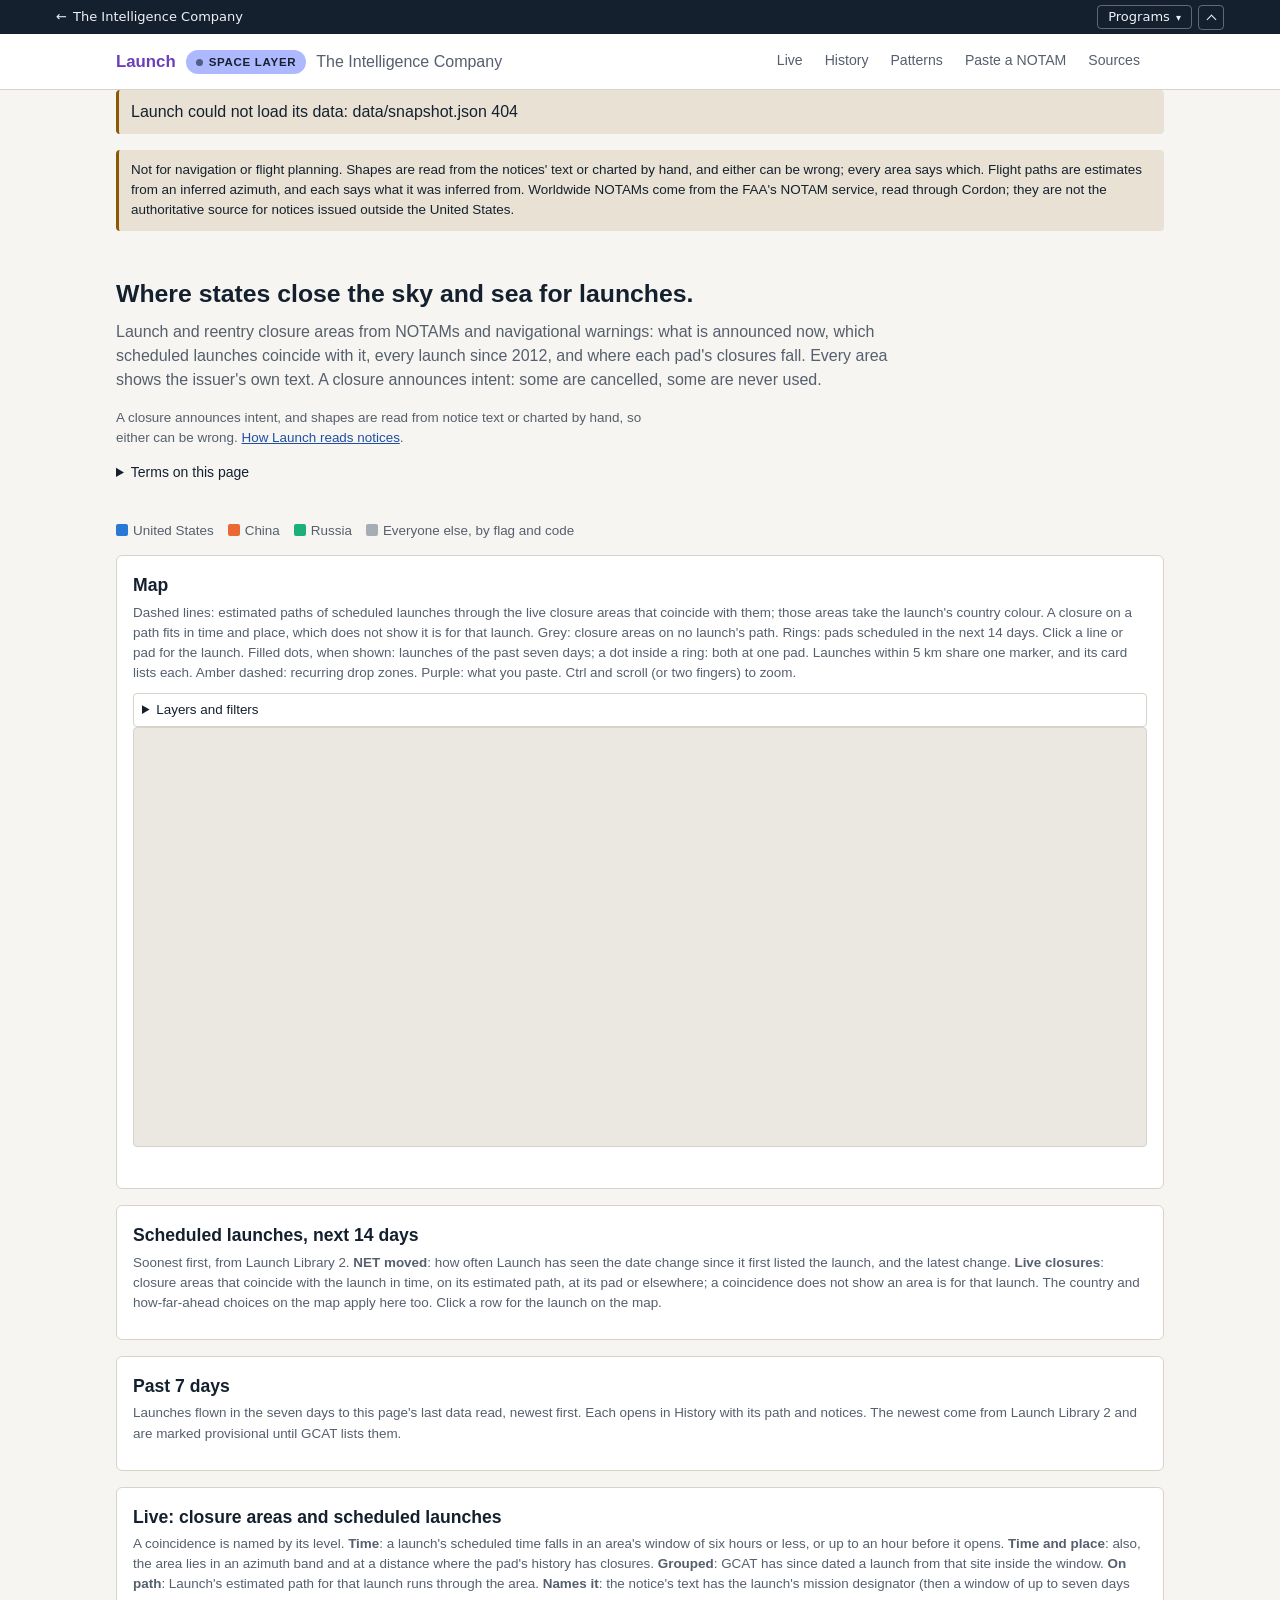
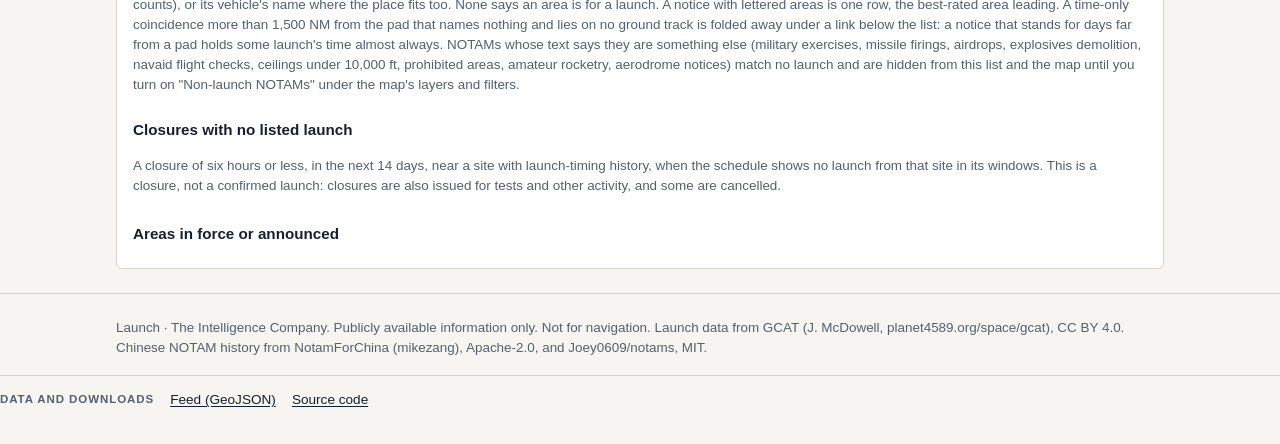
==== commit 97b96e79: "Live: map layers and filters, and a scheduled-launch board A "Layers and filters" panel turns each L" ====
--- a/site_src/index.html
+++ b/site_src/index.html
@@ -87,14 +87,59 @@
         <p class="muted small" id="map-note">Dashed lines: estimated paths of scheduled launches through the live
           closure areas that coincide with them; those areas take the launch's country colour. A closure on a path
           fits in time and place, which does not show it is for that launch. Grey: closure areas on no launch's path.
-          Rings: pads scheduled in the next 14 days. Click a line or pad for the launch. Amber dashed: recurring drop
+          Rings: pads scheduled in the next 14 days. Click a line or pad for the launch. Filled dots, when shown: launches of the past seven days; a dot inside a ring: both at one pad. Launches within 5 km share one marker, and its card lists each. Amber dashed: recurring drop
           zones. Purple: what you paste. Ctrl and scroll (or two fingers) to zoom.</p>
-        <p class="small"><label><input type="checkbox" id="show-zones"> Show recurring drop zones</label>
-          <label><input type="checkbox" id="show-off"> Show non-launch NOTAMs (exercises, airdrops, missile
-            firings) <span id="off-count"></span></label></p>
+        <details class="layers small" id="layers">
+          <summary>Layers and filters <span class="muted" id="layers-sum"></span></summary>
+          <fieldset><legend>Show</legend>
+            <label><input type="checkbox" data-layer="areas"> Closure areas</label>
+            <label><input type="checkbox" data-layer="paths"> Estimated paths</label>
+            <label><input type="checkbox" data-layer="pads"> Scheduled pads</label>
+            <label><input type="checkbox" data-layer="recent"> Launches of the past 7 days</label>
+            <label><input type="checkbox" id="show-zones" data-layer="zones"> Recurring drop zones</label>
+            <label><input type="checkbox" id="show-off" data-layer="off"> Non-launch NOTAMs (exercises, airdrops,
+              missile firings) <span id="off-count"></span></label>
+          </fieldset>
+          <fieldset><legend>Sources</legend>
+            <label><input type="checkbox" data-src="notam"> NOTAMs</label>
+            <label><input type="checkbox" data-src="nga"> Navigational warnings</label>
+            <label><input type="checkbox" data-src="tfr"> FAA TFRs</label>
+          </fieldset>
+          <fieldset><legend>Countries</legend>
+            <label><input type="checkbox" data-cc="us"> United States</label>
+            <label><input type="checkbox" data-cc="cn"> China</label>
+            <label><input type="checkbox" data-cc="ru"> Russia</label>
+            <label><input type="checkbox" data-cc="other"> Everyone else</label>
+          </fieldset>
+          <fieldset><legend>Ahead</legend>
+            <label>Areas open and launches due
+              <select id="layers-within">
+                <option value="0">any time</option><option value="1">in the next 24 hours</option>
+                <option value="3">in the next 3 days</option><option value="7">in the next 7 days</option>
+                <option value="14">in the next 14 days</option>
+              </select></label>
+            <button type="button" class="linkish" id="layers-reset">Back to the default view</button>
+          </fieldset>
+          <p class="muted">An area's country is that of the scheduled launch whose path it lies on, else the state that
+            issued it (FAA TFRs are the United States'). A navigational warning on no launch's path, or a NOTAM with no
+            issuing state, is under Everyone else. These choose what the map draws; the lists below stay complete. The address keeps your choice,
+            so you can share this view.</p>
+        </details>
       </div>
       <div class="map-stage"><div id="map" class="map"></div></div>
       <div class="small" id="map-info" aria-live="polite"></div>
+    </section>
+
+    <section class="card" id="board-card" aria-labelledby="board-h">
+      <div class="card-head">
+        <h2 id="board-h">Scheduled launches, next 14 days</h2>
+        <p class="muted small">Soonest first, from Launch Library 2. <b>NET moved</b>: how often Launch has seen the
+          date change since it first listed the launch, and the latest change. <b>Live closures</b>: closure areas
+          that coincide with the launch in time, on its estimated path, at its pad or elsewhere; a coincidence does not
+          show an area is for that launch. The country and how-far-ahead choices on the map apply here too. Click a
+          row for the launch on the map.</p>
+      </div>
+      <div class="tbl-wrap" id="board-table"></div>
     </section>
 
     <section class="card" aria-labelledby="past-h">
@@ -122,7 +167,7 @@
           text says they are something else (military exercises, missile firings, airdrops, explosives demolition,
           navaid flight checks, ceilings under 10,000 ft, prohibited areas, amateur rocketry, aerodrome notices)
           match no launch and are hidden from this list and the map until you turn
-          on "Show non-launch NOTAMs" on the map.</p>
+          on "Non-launch NOTAMs" under the map's layers and filters.</p>
       </div>
       <div class="tbl-wrap" id="match-table"></div>
       <h3 class="sub-h" id="unlisted-h">Closures with no listed launch</h3>
@@ -279,7 +324,7 @@
       <p class="small muted" id="lane-list"></p>
       <p class="small">Feed method <code>launch-1.0</code>. History: GCAT's launch list since 2012 (J. McDowell,
         planet4589.org/space/gcat, CC BY 4.0): orbital launches kept current through Orbit, and suborbital launches
-        and missile firings (GCAT launch codes S, Y, A, M and L) from GCAT's own tables; Launch Library 2's schedule, read directly;
+        and missile firings (GCAT launch codes S, Y, A, M and L) from GCAT's own tables; Launch Library 2's schedule through Orbit;
         Launch's charted notices (closure areas and NOTAM texts, a notice source: each charted event joins a GCAT launch
         by time and place, by a NOTAM another source lists for the launch, or by vehicle and time; one that joins none is
         listed as notices with no identified launch, and the charted lines are not flight paths); Chinese launches 2012-2026 and the NOTAMs that closed their drop zones from
--- a/site_src/style.css
+++ b/site_src/style.css
@@ -21,8 +21,6 @@
   --g-cn: #eb6834;
   --g-ru: #1baf7a;
   --g-other: #a7adb5;
-  /* Chart builder series when the split is not by country (validated: light panel, every adjacent pair). */
-  --cs-1: #257de0; --cs-2: #f47230; --cs-3: #00b894; --cs-4: #f2a600; --cs-5: #ee7fac; --cs-6: #6a4ce2;
 }
 @media (prefers-color-scheme: dark) {
   :root {
@@ -42,7 +40,6 @@
     --g-cn: #d95926;
     --g-ru: #199e70;
     --g-other: #7d8794;
-    --cs-1: #338ced; --cs-2: #e76624; --cs-3: #00a888; --cs-4: #d28e05; --cs-5: #e24d8b; --cs-6: #9887ef;
   }
 }
 * { box-sizing: border-box; }
@@ -276,35 +273,6 @@
 .tl-ax { fill: var(--muted); font-size: 10px; }
 .tl-hit { fill: transparent; cursor: pointer; }
 .tl-m:hover .tl-hit { fill: var(--badge); fill-opacity: 0.5; }
-/* History: chart builder and compare tray (25 Nov 2026) */
-.h-chart { margin: 4px 0 10px; border: 1px solid var(--border); border-radius: 6px; padding: 6px 10px; background: var(--panel); }
-.h-chart > summary { cursor: pointer; font-weight: 600; }
-.h-chart-ctl { display: flex; flex-wrap: wrap; gap: 12px; margin: 8px 0; }
-.ch-svg { display: block; max-width: 100%; }
-.ch-lab, .ch-num { fill: var(--text); font-size: 11px; }
-.ch-num { fill: var(--muted); }
-.ch-m.pickable { cursor: pointer; }
-.ch-m.pickable:hover .tl-hit { fill: var(--badge); fill-opacity: 0.5; }
-.ch-bar.g-us { fill: var(--g-us); } .ch-bar.g-cn { fill: var(--g-cn); }
-.ch-bar.g-ru { fill: var(--g-ru); } .ch-bar.g-other { fill: var(--g-other); }
-.ch-bar.cs-1 { fill: var(--cs-1); } .ch-bar.cs-2 { fill: var(--cs-2); } .ch-bar.cs-3 { fill: var(--cs-3); }
-.ch-bar.cs-4 { fill: var(--cs-4); } .ch-bar.cs-5 { fill: var(--cs-5); } .ch-bar.cs-6 { fill: var(--cs-6); }
-.sw.cs-1 { background: var(--cs-1); } .sw.cs-2 { background: var(--cs-2); } .sw.cs-3 { background: var(--cs-3); }
-.sw.cs-4 { background: var(--cs-4); } .sw.cs-5 { background: var(--cs-5); } .sw.cs-6 { background: var(--cs-6); }
-.h-chart table td.num, .h-chart table th.num { text-align: right; font-variant-numeric: tabular-nums; }
-.h-cmp { margin: 4px 0 10px; border: 1px solid var(--border); border-radius: 6px; padding: 6px 10px; background: var(--panel); }
-.cmp-head { display: flex; justify-content: space-between; align-items: baseline; gap: 8px; }
-.cmp-table { border-collapse: collapse; width: 100%; font-size: 0.84rem; }
-.cmp-table th, .cmp-table td { text-align: left; vertical-align: top; padding: 3px 8px 3px 0; border-top: 1px solid var(--border); }
-.cmp-table tbody th { color: var(--muted); font-weight: 500; white-space: nowrap; }
-.cmp-table tr.differ td { font-weight: 600; }
-.cmp-table tr.differ th::before { content: "≠ "; color: var(--accent); }
-.h-cmp-col { width: 1%; text-align: center; }
-.cmp-btn { min-width: 2em; padding: 1px 6px; }
-.cmp-btn[aria-pressed="true"] { background: var(--badge); }
-.d-acts { display: inline-flex; gap: 10px; align-items: baseline; }
-.warn-text { color: var(--warn); }
-.th-plain { font-weight: 600; }
 .tl-m.out .tl-bar { opacity: 0.22; }
 .tl-m.future .tl-bar { opacity: 0.55; }
 .tl-note { margin: 2px 0 0; }
@@ -361,3 +329,11 @@
 .skip { position: absolute; left: -9999px; top: 8px; z-index: 100; background: var(--panel); color: var(--link); padding: 6px 10px; border: 1px solid var(--border); border-radius: 4px; }
 .skip:focus { left: 8px; }
 .noscript { margin: 16px 0 0; padding: 10px 12px; border: 1px solid var(--border); border-radius: 6px; background: var(--panel); }
+
+/* Live map: layers and filters (layers.js) */
+details.layers { border: 1px solid var(--border); border-radius: 4px; padding: 6px 8px; margin: 6px 0 0; }
+details.layers summary { cursor: pointer; }
+details.layers label { display: inline-flex; align-items: center; min-height: 24px; }
+details.layers fieldset { border: 0; margin: 6px 0 0; padding: 0; display: flex; flex-wrap: wrap; gap: 4px 14px; align-items: center; }
+details.layers legend { float: left; font-weight: 600; margin-right: 10px; padding: 0; }
+details.layers p { margin: 6px 0 0; }
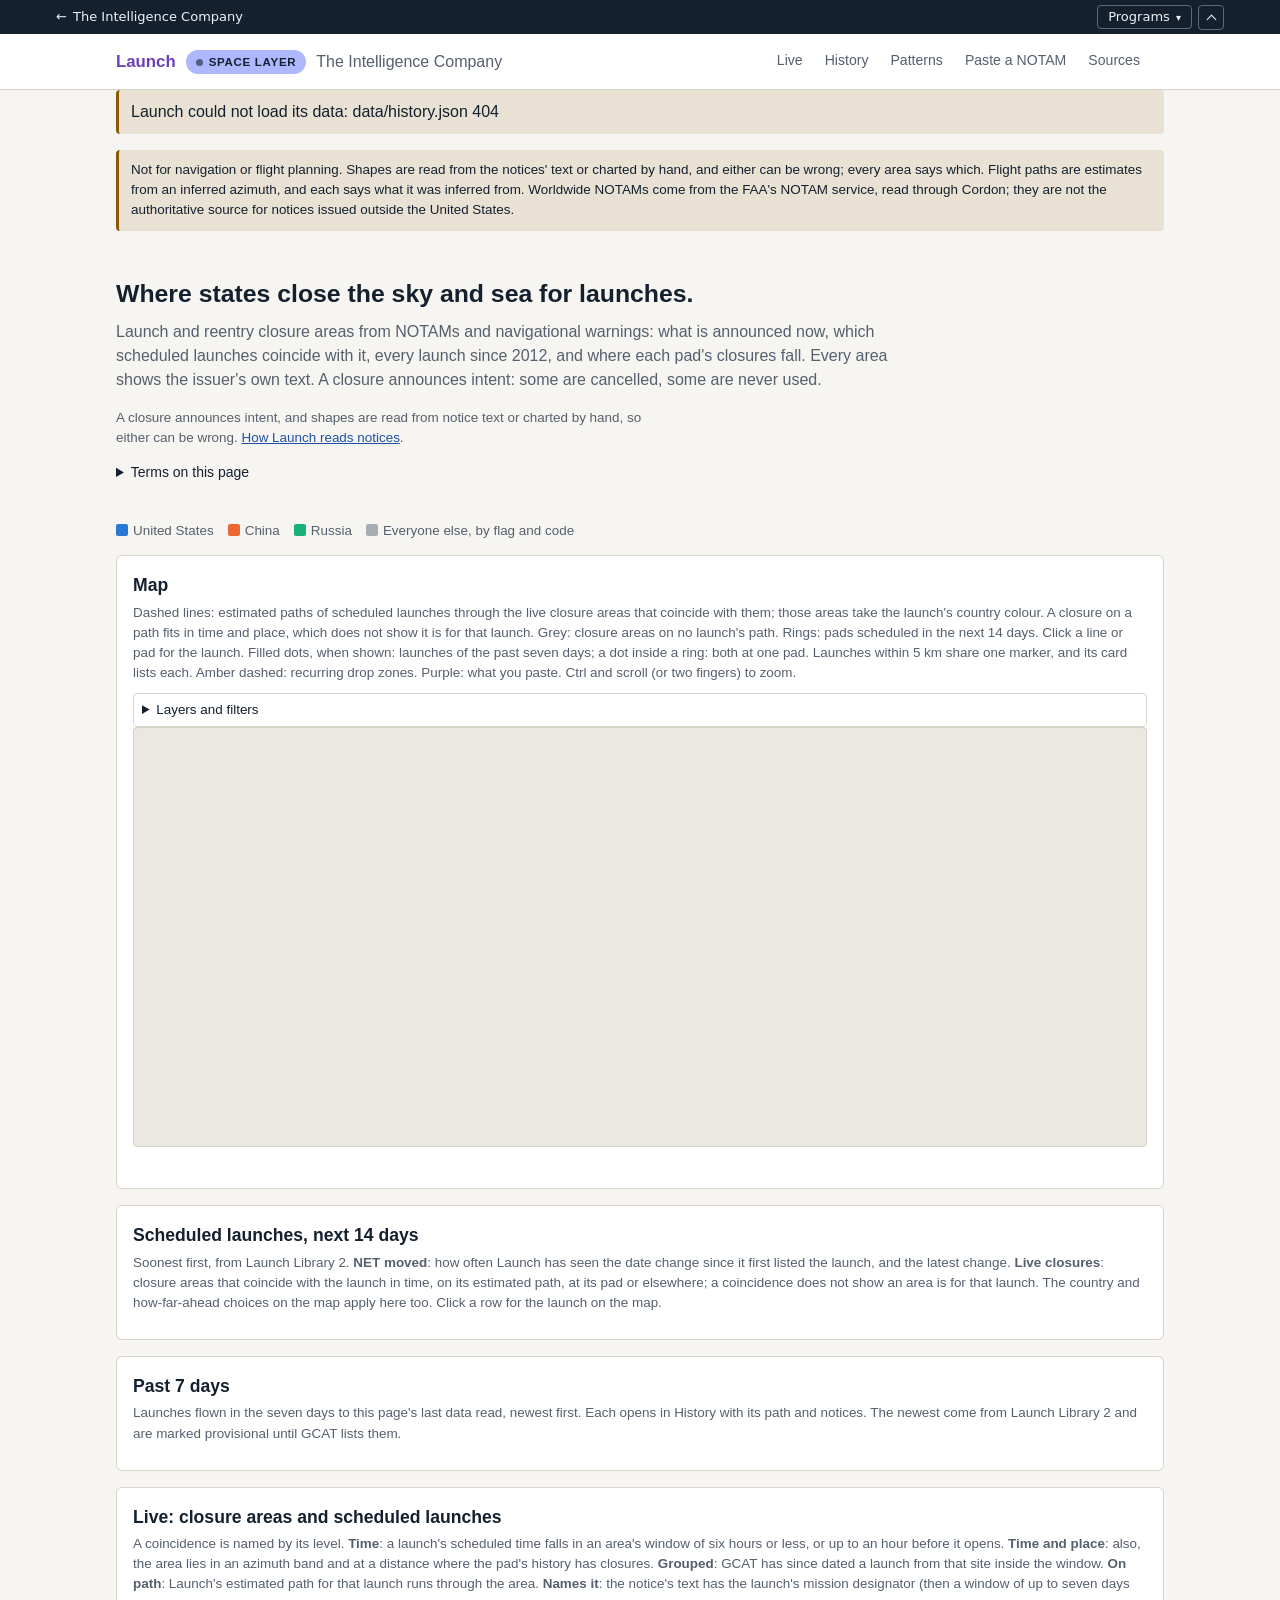
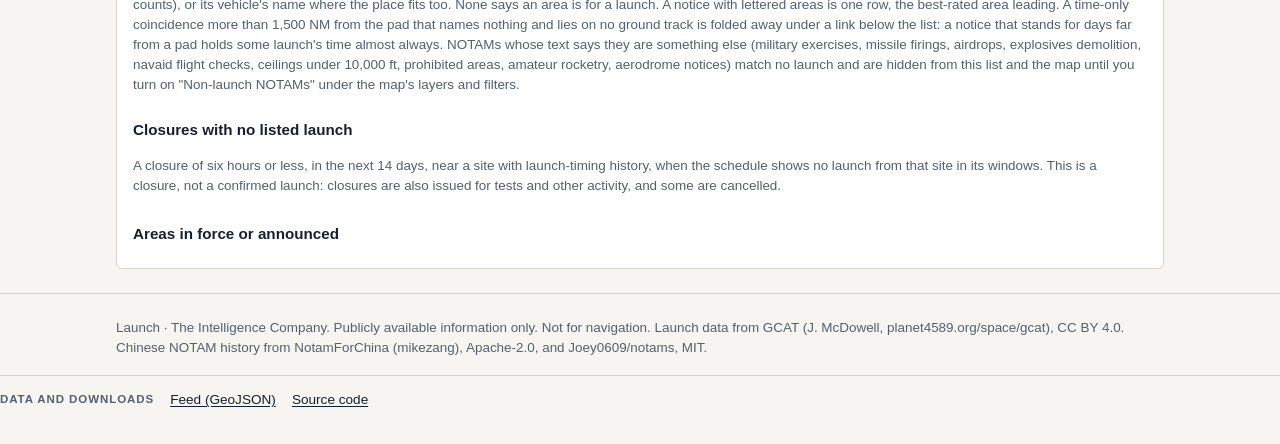
==== commit be9ed8a5: "History: compare tray and chart builder Each row in the list has a + button and the detail card has " ====
--- a/site_src/index.html
+++ b/site_src/index.html
@@ -243,6 +243,16 @@
           <span><span class="sw g-ru"></span>Russia</span><span><span class="sw g-other"></span>Others</span>
         </p>
         <div class="h-timeline" id="h-timeline"></div>
+        <details class="h-chart" id="h-chart">
+          <summary>Chart these launches</summary>
+          <p class="small h-chart-ctl">
+            <label>Count by <select id="h-chart-by"></select></label>
+            <label>Split by <select id="h-chart-split"></select></label>
+          </p>
+          <div id="h-chart-out"></div>
+        </details>
+        <section class="h-cmp" id="h-cmp" aria-label="Compare launches" hidden></section>
+        <p class="visually-hidden" id="h-cmp-status" aria-live="polite"></p>
         <div class="tbl-wrap h-listwrap" id="h-list"></div>
         <p><button type="button" id="h-more" class="chip-btn" hidden></button></p>
         <p class="small muted">How a flight path is estimated: from the bearing to the launch's closure areas; else
--- a/site_src/style.css
+++ b/site_src/style.css
@@ -21,6 +21,8 @@
   --g-cn: #eb6834;
   --g-ru: #1baf7a;
   --g-other: #a7adb5;
+  /* Chart builder series when the split is not by country (validated: light panel, every adjacent pair). */
+  --cs-1: #257de0; --cs-2: #d0571b; --cs-3: #00876d; --cs-4: #a87400; --cs-5: #cc4f86; --cs-6: #6a4ce2;
 }
 @media (prefers-color-scheme: dark) {
   :root {
@@ -40,6 +42,7 @@
     --g-cn: #d95926;
     --g-ru: #199e70;
     --g-other: #7d8794;
+    --cs-1: #338ced; --cs-2: #e76624; --cs-3: #00a888; --cs-4: #d28e05; --cs-5: #e24d8b; --cs-6: #9887ef;
   }
 }
 * { box-sizing: border-box; }
@@ -273,6 +276,35 @@
 .tl-ax { fill: var(--muted); font-size: 10px; }
 .tl-hit { fill: transparent; cursor: pointer; }
 .tl-m:hover .tl-hit { fill: var(--badge); fill-opacity: 0.5; }
+/* History: chart builder and compare tray (25 Nov 2026) */
+.h-chart { margin: 4px 0 10px; border: 1px solid var(--border); border-radius: 6px; padding: 6px 10px; background: var(--panel); }
+.h-chart > summary { cursor: pointer; font-weight: 600; }
+.h-chart-ctl { display: flex; flex-wrap: wrap; gap: 12px; margin: 8px 0; }
+.ch-svg { display: block; max-width: 100%; }
+.ch-lab, .ch-num { fill: var(--text); font-size: 11px; }
+.ch-num { fill: var(--muted); }
+.ch-m.pickable { cursor: pointer; }
+.ch-m.pickable:hover .tl-hit { fill: var(--badge); fill-opacity: 0.5; }
+.ch-bar.g-us { fill: var(--g-us); } .ch-bar.g-cn { fill: var(--g-cn); }
+.ch-bar.g-ru { fill: var(--g-ru); } .ch-bar.g-other { fill: var(--g-other); }
+.ch-bar.cs-1 { fill: var(--cs-1); } .ch-bar.cs-2 { fill: var(--cs-2); } .ch-bar.cs-3 { fill: var(--cs-3); }
+.ch-bar.cs-4 { fill: var(--cs-4); } .ch-bar.cs-5 { fill: var(--cs-5); } .ch-bar.cs-6 { fill: var(--cs-6); }
+.sw.cs-1 { background: var(--cs-1); } .sw.cs-2 { background: var(--cs-2); } .sw.cs-3 { background: var(--cs-3); }
+.sw.cs-4 { background: var(--cs-4); } .sw.cs-5 { background: var(--cs-5); } .sw.cs-6 { background: var(--cs-6); }
+.h-chart table td.num, .h-chart table th.num { text-align: right; font-variant-numeric: tabular-nums; }
+.h-cmp { margin: 4px 0 10px; border: 1px solid var(--border); border-radius: 6px; padding: 6px 10px; background: var(--panel); }
+.cmp-head { display: flex; justify-content: space-between; align-items: baseline; gap: 8px; }
+.cmp-table { border-collapse: collapse; width: 100%; font-size: 0.84rem; }
+.cmp-table th, .cmp-table td { text-align: left; vertical-align: top; padding: 3px 8px 3px 0; border-top: 1px solid var(--border); }
+.cmp-table tbody th { color: var(--muted); font-weight: 500; white-space: nowrap; }
+.cmp-table tr.differ td { font-weight: 600; }
+.cmp-table tr.differ th::before { content: "≠ "; color: var(--accent); }
+.h-cmp-col { width: 1%; text-align: center; }
+.cmp-btn { min-width: 2em; min-height: 24px; padding: 1px 6px; }
+.cmp-btn[aria-pressed="true"] { background: var(--badge); }
+.d-acts { display: inline-flex; gap: 10px; align-items: baseline; }
+.warn-text { color: var(--warn); }
+.th-plain { font-weight: 600; }
 .tl-m.out .tl-bar { opacity: 0.22; }
 .tl-m.future .tl-bar { opacity: 0.55; }
 .tl-note { margin: 2px 0 0; }
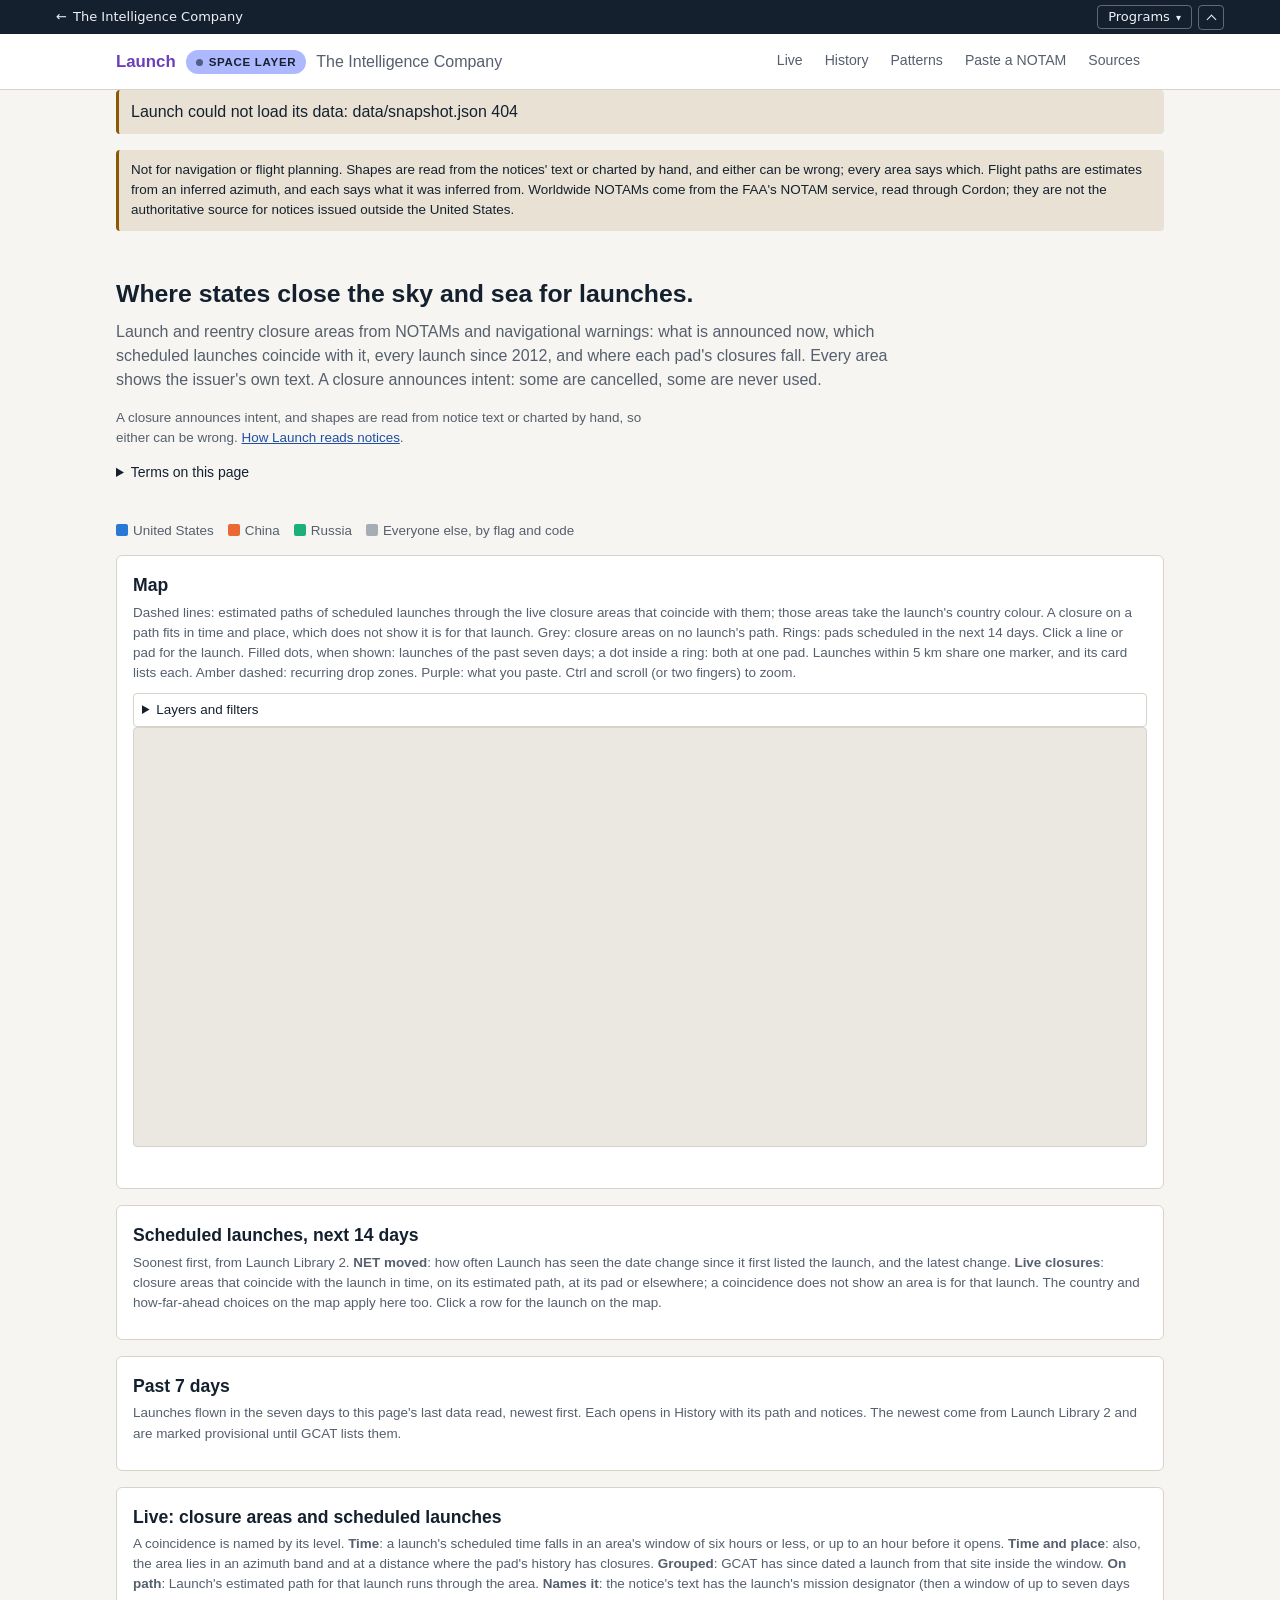
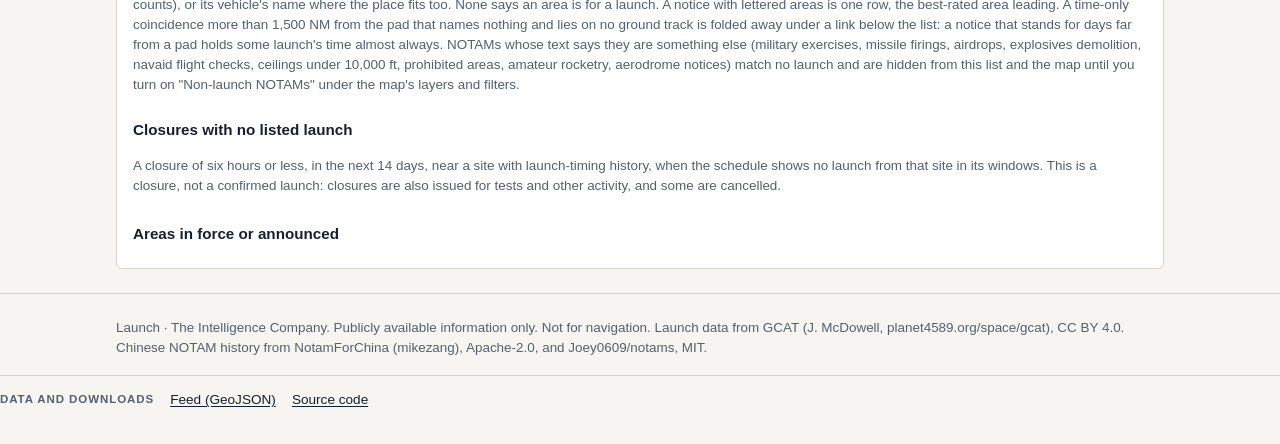
==== commit 1e6d7246: "Live tab: pad site, scheduled launch and time-only filters The layers panel gains a pad site and a s" ====
--- a/site_src/index.html
+++ b/site_src/index.html
@@ -118,12 +118,19 @@
                 <option value="3">in the next 3 days</option><option value="7">in the next 7 days</option>
                 <option value="14">in the next 14 days</option>
               </select></label>
+          </fieldset>
+          <fieldset><legend>Site and launch</legend>
+            <label>Pad site <select id="layers-site"><option value="">every site</option></select></label>
+            <label>Scheduled launch <select id="layers-launch"><option value="">every launch</option></select></label>
+            <label><input type="checkbox" id="layers-place"> Hide time-only coincidences</label>
             <button type="button" class="linkish" id="layers-reset">Back to the default view</button>
           </fieldset>
           <p class="muted">An area's country is that of the scheduled launch whose path it lies on, else the state that
             issued it (FAA TFRs are the United States'). A navigational warning on no launch's path, or a NOTAM with no
-            issuing state, is under Everyone else. These choose what the map draws; the lists below stay complete. The address keeps your choice,
-            so you can share this view.</p>
+            issuing state, is under Everyone else. A site or launch keeps its scheduled launches and the closures that coincide with them; a
+            site also keeps closures whose launch-timing note names it. These choose what the map and the launch board
+            show; the lists below stay complete, except that "Hide time-only coincidences" also leaves those rows out of
+            the coincidence list. The address keeps your choice, so you can share this view.</p>
         </details>
       </div>
       <div class="map-stage"><div id="map" class="map"></div></div>
--- a/site_src/style.css
+++ b/site_src/style.css
@@ -369,3 +369,5 @@
 details.layers fieldset { border: 0; margin: 6px 0 0; padding: 0; display: flex; flex-wrap: wrap; gap: 4px 14px; align-items: center; }
 details.layers legend { float: left; font-weight: 600; margin-right: 10px; padding: 0; }
 details.layers p { margin: 6px 0 0; }
+details.layers fieldset, details.layers label { min-width: 0; max-width: 100%; }
+details.layers select { min-width: 0; max-width: 100%; margin-left: 6px; }
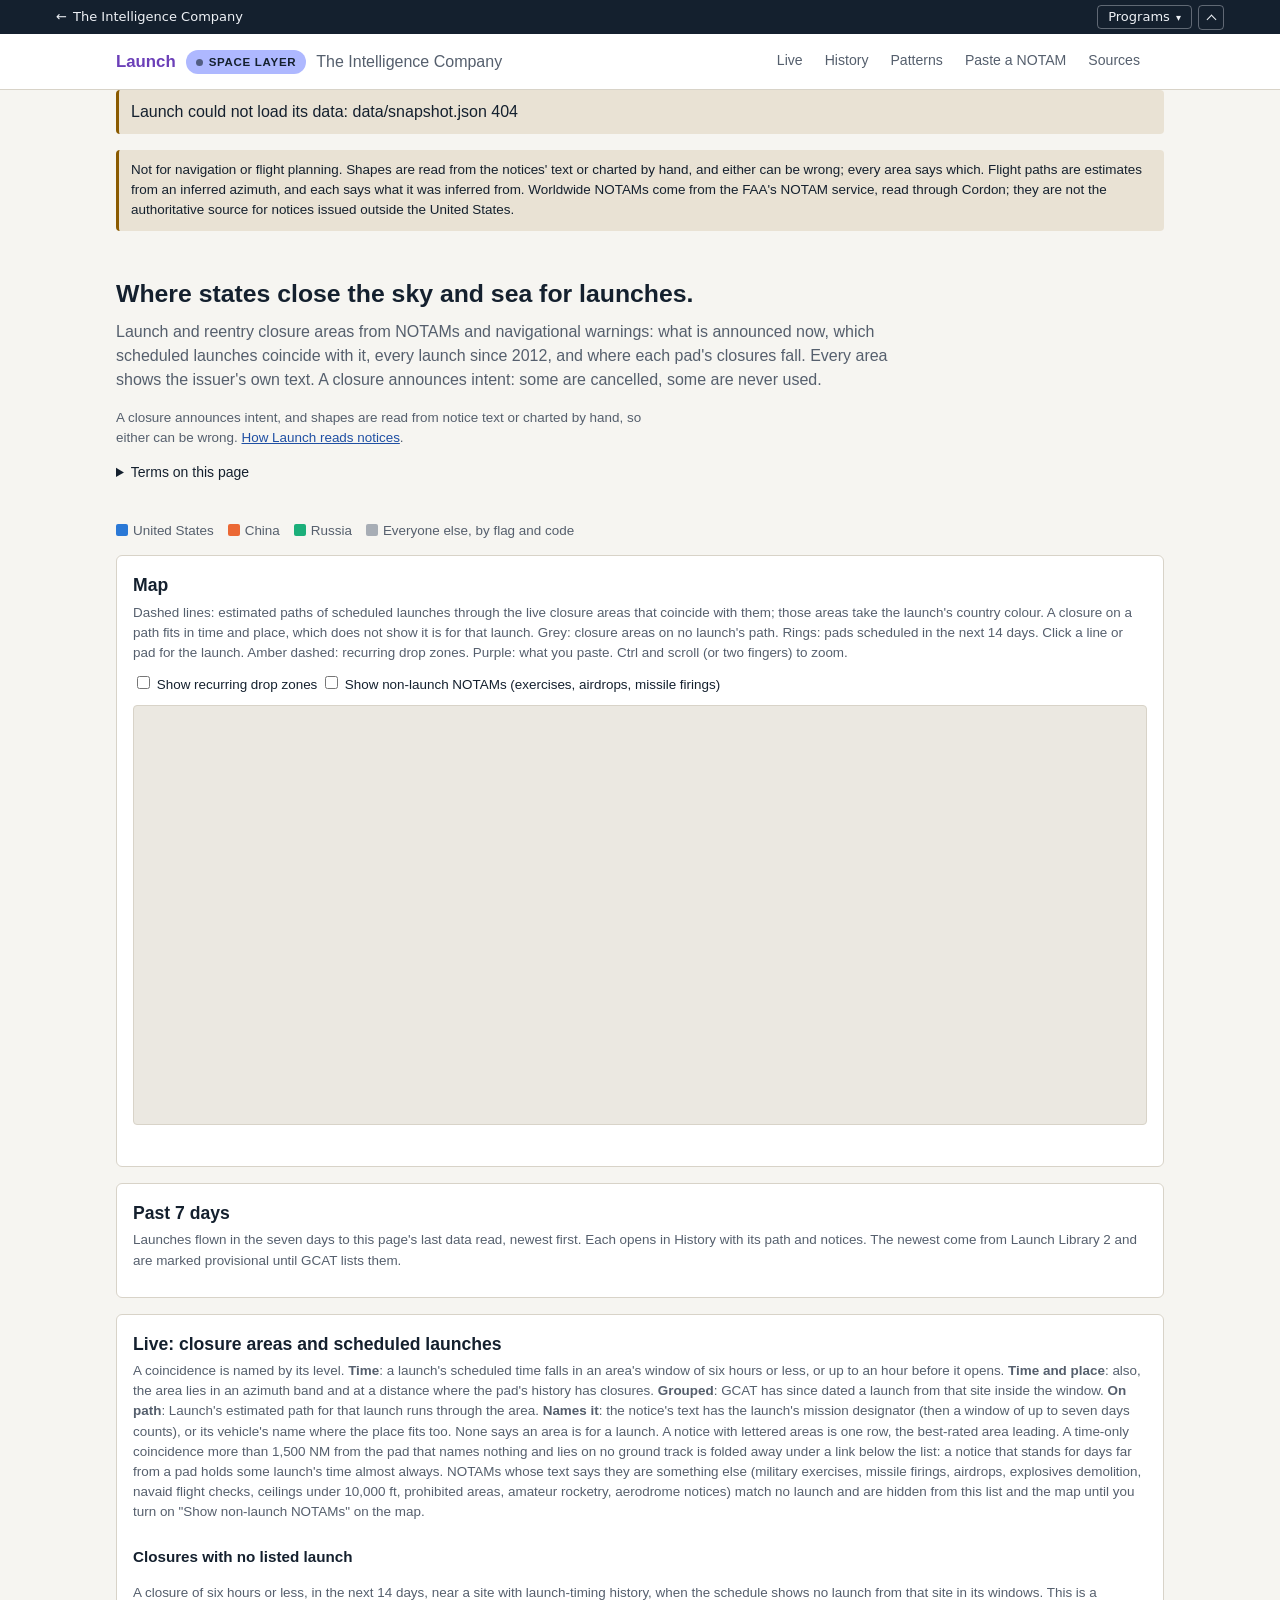
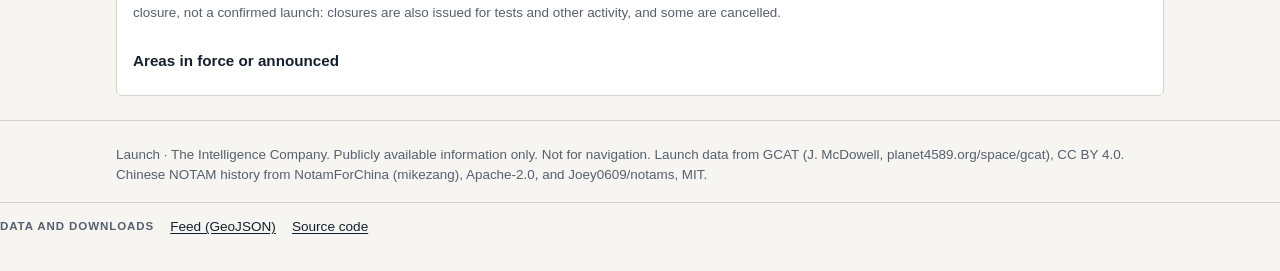
==== commit 4ee8cf97: "Word the History refresh by source and update the request-budget note GCAT launches reach Launch thr" ====
--- a/site_src/index.html
+++ b/site_src/index.html
@@ -87,66 +87,14 @@
         <p class="muted small" id="map-note">Dashed lines: estimated paths of scheduled launches through the live
           closure areas that coincide with them; those areas take the launch's country colour. A closure on a path
           fits in time and place, which does not show it is for that launch. Grey: closure areas on no launch's path.
-          Rings: pads scheduled in the next 14 days. Click a line or pad for the launch. Filled dots, when shown: launches of the past seven days; a dot inside a ring: both at one pad. Launches within 5 km share one marker, and its card lists each. Amber dashed: recurring drop
+          Rings: pads scheduled in the next 14 days. Click a line or pad for the launch. Amber dashed: recurring drop
           zones. Purple: what you paste. Ctrl and scroll (or two fingers) to zoom.</p>
-        <details class="layers small" id="layers">
-          <summary>Layers and filters <span class="muted" id="layers-sum"></span></summary>
-          <fieldset><legend>Show</legend>
-            <label><input type="checkbox" data-layer="areas"> Closure areas</label>
-            <label><input type="checkbox" data-layer="paths"> Estimated paths</label>
-            <label><input type="checkbox" data-layer="pads"> Scheduled pads</label>
-            <label><input type="checkbox" data-layer="recent"> Launches of the past 7 days</label>
-            <label><input type="checkbox" id="show-zones" data-layer="zones"> Recurring drop zones</label>
-            <label><input type="checkbox" id="show-off" data-layer="off"> Non-launch NOTAMs (exercises, airdrops,
-              missile firings) <span id="off-count"></span></label>
-          </fieldset>
-          <fieldset><legend>Sources</legend>
-            <label><input type="checkbox" data-src="notam"> NOTAMs</label>
-            <label><input type="checkbox" data-src="nga"> Navigational warnings</label>
-            <label><input type="checkbox" data-src="tfr"> FAA TFRs</label>
-          </fieldset>
-          <fieldset><legend>Countries</legend>
-            <label><input type="checkbox" data-cc="us"> United States</label>
-            <label><input type="checkbox" data-cc="cn"> China</label>
-            <label><input type="checkbox" data-cc="ru"> Russia</label>
-            <label><input type="checkbox" data-cc="other"> Everyone else</label>
-          </fieldset>
-          <fieldset><legend>Ahead</legend>
-            <label>Areas open and launches due
-              <select id="layers-within">
-                <option value="0">any time</option><option value="1">in the next 24 hours</option>
-                <option value="3">in the next 3 days</option><option value="7">in the next 7 days</option>
-                <option value="14">in the next 14 days</option>
-              </select></label>
-          </fieldset>
-          <fieldset><legend>Site and launch</legend>
-            <label>Pad site <select id="layers-site"><option value="">every site</option></select></label>
-            <label>Scheduled launch <select id="layers-launch"><option value="">every launch</option></select></label>
-            <label><input type="checkbox" id="layers-place"> Hide time-only coincidences</label>
-            <button type="button" class="linkish" id="layers-reset">Back to the default view</button>
-          </fieldset>
-          <p class="muted">An area's country is that of the scheduled launch whose path it lies on, else the state that
-            issued it (FAA TFRs are the United States'). A navigational warning on no launch's path, or a NOTAM with no
-            issuing state, is under Everyone else. A site or launch keeps its scheduled launches and the closures that coincide with them; a
-            site also keeps closures whose launch-timing note names it. These choose what the map and the launch board
-            show; the lists below stay complete, except that "Hide time-only coincidences" also leaves those rows out of
-            the coincidence list. The address keeps your choice, so you can share this view.</p>
-        </details>
+        <p class="small"><label><input type="checkbox" id="show-zones"> Show recurring drop zones</label>
+          <label><input type="checkbox" id="show-off"> Show non-launch NOTAMs (exercises, airdrops, missile
+            firings) <span id="off-count"></span></label></p>
       </div>
       <div class="map-stage"><div id="map" class="map"></div></div>
       <div class="small" id="map-info" aria-live="polite"></div>
-    </section>
-
-    <section class="card" id="board-card" aria-labelledby="board-h">
-      <div class="card-head">
-        <h2 id="board-h">Scheduled launches, next 14 days</h2>
-        <p class="muted small">Soonest first, from Launch Library 2. <b>NET moved</b>: how often Launch has seen the
-          date change since it first listed the launch, and the latest change. <b>Live closures</b>: closure areas
-          that coincide with the launch in time, on its estimated path, at its pad or elsewhere; a coincidence does not
-          show an area is for that launch. The country and how-far-ahead choices on the map apply here too. Click a
-          row for the launch on the map.</p>
-      </div>
-      <div class="tbl-wrap" id="board-table"></div>
     </section>
 
     <section class="card" aria-labelledby="past-h">
@@ -174,7 +122,7 @@
           text says they are something else (military exercises, missile firings, airdrops, explosives demolition,
           navaid flight checks, ceilings under 10,000 ft, prohibited areas, amateur rocketry, aerodrome notices)
           match no launch and are hidden from this list and the map until you turn
-          on "Non-launch NOTAMs" under the map's layers and filters.</p>
+          on "Show non-launch NOTAMs" on the map.</p>
       </div>
       <div class="tbl-wrap" id="match-table"></div>
       <h3 class="sub-h" id="unlisted-h">Closures with no listed launch</h3>
@@ -194,17 +142,17 @@
       <div>
         <h2>Launch history</h2>
         <p class="small muted" id="h-about"></p>
-        <p class="small muted">A launch joins this list on its own: every six hours Launch reads the launches GCAT has
-          listed (through Orbit), and those Launch Library 2 reports as flown join sooner, marked provisional, until
-          GCAT lists them. Scheduled launches (the next 14 days) show when you tick them under Show. Chinese
+        <p class="small muted">A launch joins this list on its own. Every hour Launch checks for those Launch
+          Library 2 reports as flown, which join marked provisional until GCAT lists them. GCAT's launches arrive
+          through Orbit, which refreshes every six hours. Scheduled launches (the next 14 days) show when you tick them under Show. Chinese
           launches carry the notices NotamForChina lists for them (number, FIR, window and charted area) from 2012.
           From December 2020, launches also carry the
           NOTAM texts Joey0609/notams keeps (mostly China's and its downrange FIRs'). Besides orbital launches the list holds
           GCAT's suborbital launches and missile firings since 2012, each labelled by kind: sounding rockets and
           other suborbital rockets, crewed suborbital flights, atmospheric tests, missile tests (lofted ones apart)
           and missiles fired in combat. The buttons above the map show or hide each kind; the Launch kind filter
-          does the same. Suborbital launches and missiles are added when Launch's GCAT backfill is run again, not
-          every six hours.</p>
+          does the same. Suborbital launches and missiles are added only when Launch's GCAT backfill is run
+          again.</p>
       </div>
       <div class="h-actions">
         <button type="button" id="h-toggle" class="chip-btn h-toggle" aria-controls="h-side" aria-expanded="false">Filters</button>
@@ -250,16 +198,6 @@
           <span><span class="sw g-ru"></span>Russia</span><span><span class="sw g-other"></span>Others</span>
         </p>
         <div class="h-timeline" id="h-timeline"></div>
-        <details class="h-chart" id="h-chart">
-          <summary>Chart these launches</summary>
-          <p class="small h-chart-ctl">
-            <label>Count by <select id="h-chart-by"></select></label>
-            <label>Split by <select id="h-chart-split"></select></label>
-          </p>
-          <div id="h-chart-out"></div>
-        </details>
-        <section class="h-cmp" id="h-cmp" aria-label="Compare launches" hidden></section>
-        <p class="visually-hidden" id="h-cmp-status" aria-live="polite"></p>
         <div class="tbl-wrap h-listwrap" id="h-list"></div>
         <p><button type="button" id="h-more" class="chip-btn" hidden></button></p>
         <p class="small muted">How a flight path is estimated: from the bearing to the launch's closure areas; else
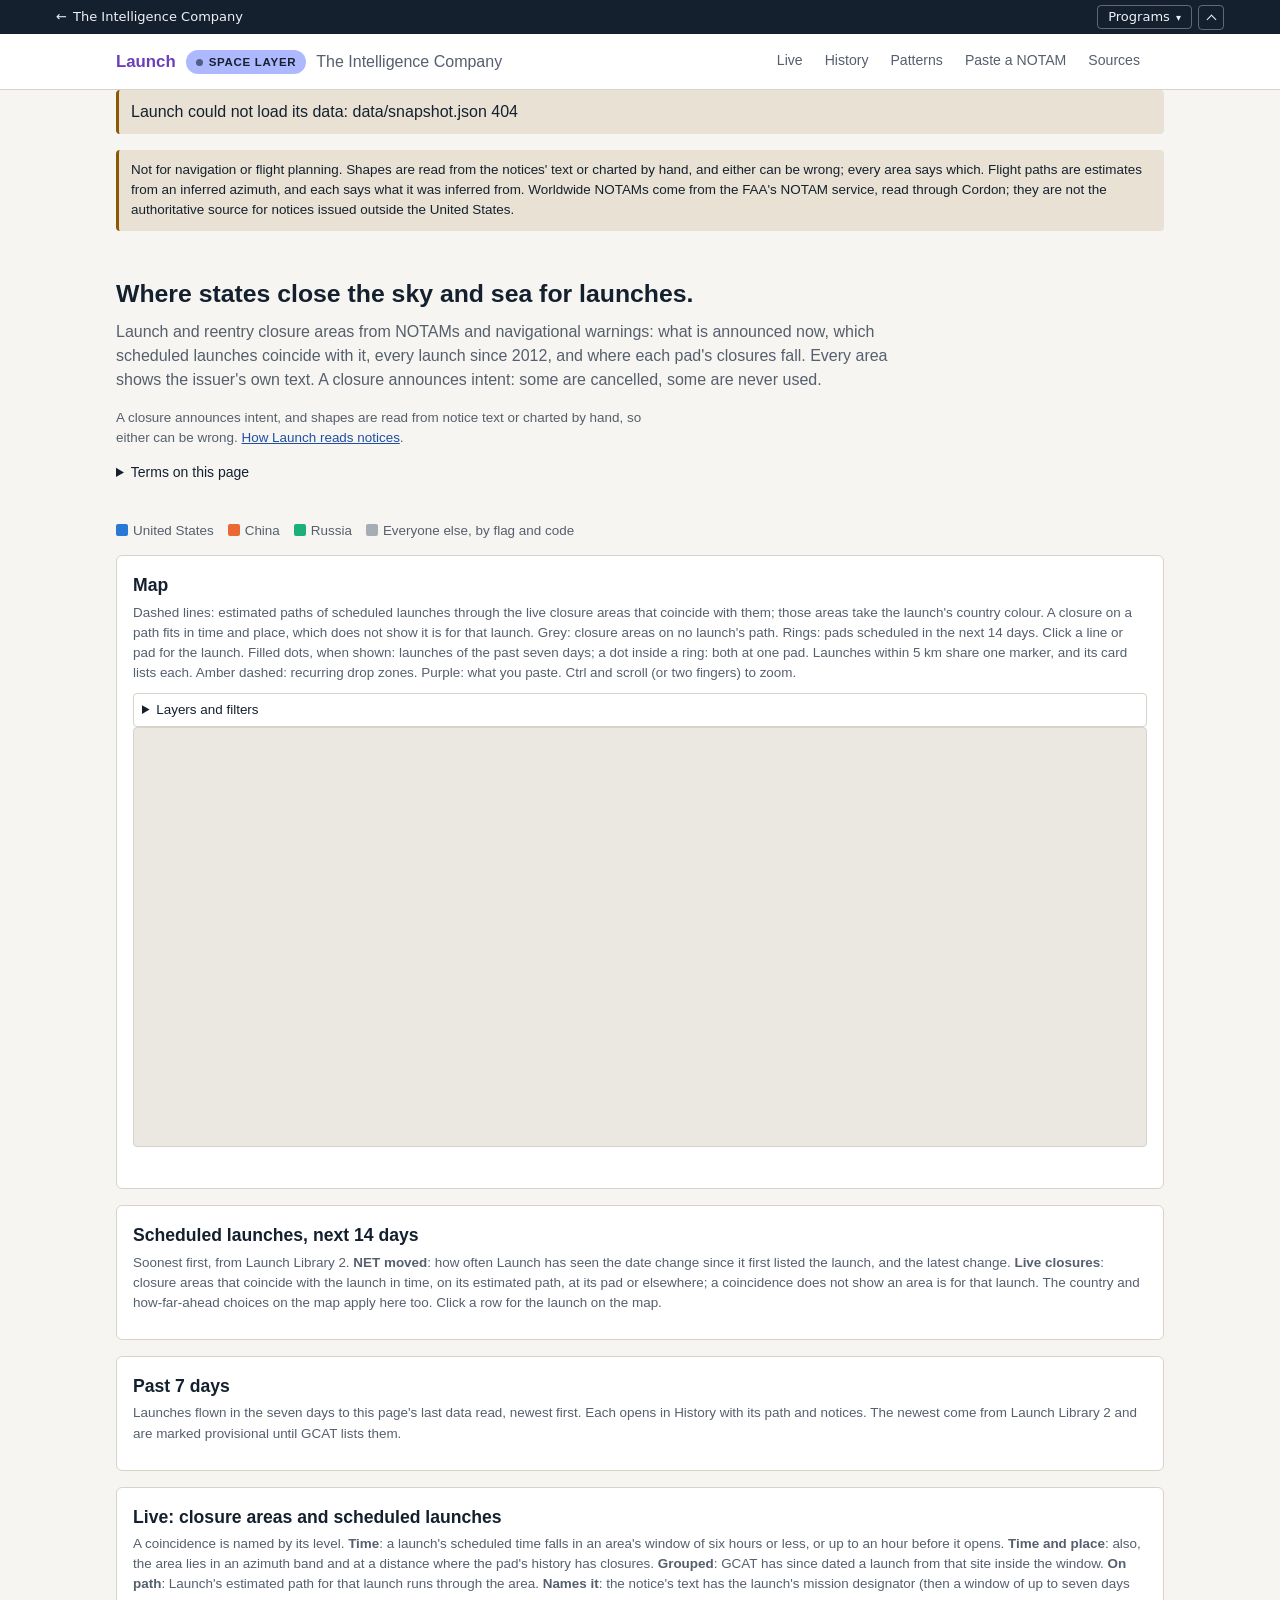
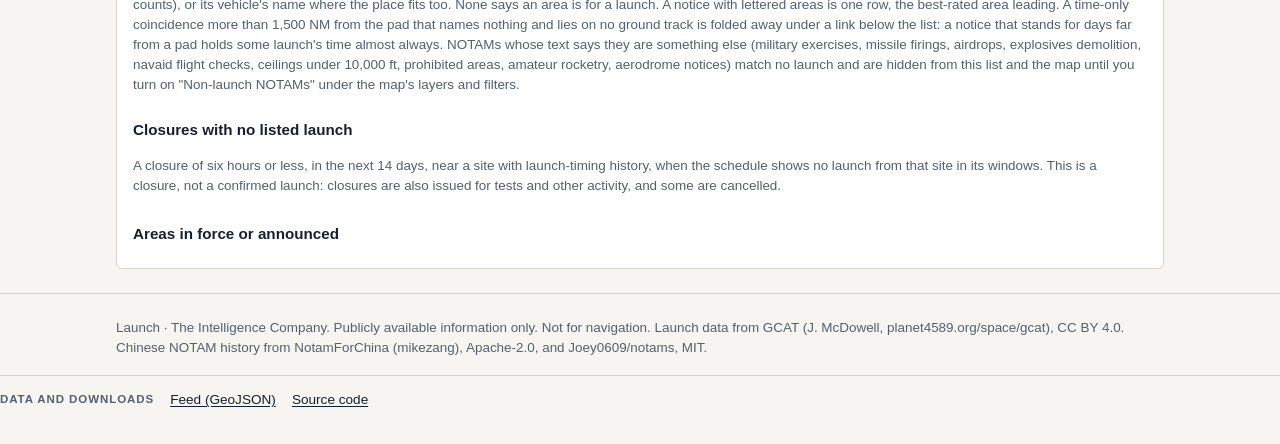
==== commit 7601f263: "Merge 43cf377a680097304d4116d9edf50a059dbd69d7 into e5cfefd9df8e6798c7b4d361c83bcee079c62fbc" ====
--- a/site_src/index.html
+++ b/site_src/index.html
@@ -87,14 +87,66 @@
         <p class="muted small" id="map-note">Dashed lines: estimated paths of scheduled launches through the live
           closure areas that coincide with them; those areas take the launch's country colour. A closure on a path
           fits in time and place, which does not show it is for that launch. Grey: closure areas on no launch's path.
-          Rings: pads scheduled in the next 14 days. Click a line or pad for the launch. Amber dashed: recurring drop
+          Rings: pads scheduled in the next 14 days. Click a line or pad for the launch. Filled dots, when shown: launches of the past seven days; a dot inside a ring: both at one pad. Launches within 5 km share one marker, and its card lists each. Amber dashed: recurring drop
           zones. Purple: what you paste. Ctrl and scroll (or two fingers) to zoom.</p>
-        <p class="small"><label><input type="checkbox" id="show-zones"> Show recurring drop zones</label>
-          <label><input type="checkbox" id="show-off"> Show non-launch NOTAMs (exercises, airdrops, missile
-            firings) <span id="off-count"></span></label></p>
+        <details class="layers small" id="layers">
+          <summary>Layers and filters <span class="muted" id="layers-sum"></span></summary>
+          <fieldset><legend>Show</legend>
+            <label><input type="checkbox" data-layer="areas"> Closure areas</label>
+            <label><input type="checkbox" data-layer="paths"> Estimated paths</label>
+            <label><input type="checkbox" data-layer="pads"> Scheduled pads</label>
+            <label><input type="checkbox" data-layer="recent"> Launches of the past 7 days</label>
+            <label><input type="checkbox" id="show-zones" data-layer="zones"> Recurring drop zones</label>
+            <label><input type="checkbox" id="show-off" data-layer="off"> Non-launch NOTAMs (exercises, airdrops,
+              missile firings) <span id="off-count"></span></label>
+          </fieldset>
+          <fieldset><legend>Sources</legend>
+            <label><input type="checkbox" data-src="notam"> NOTAMs</label>
+            <label><input type="checkbox" data-src="nga"> Navigational warnings</label>
+            <label><input type="checkbox" data-src="tfr"> FAA TFRs</label>
+          </fieldset>
+          <fieldset><legend>Countries</legend>
+            <label><input type="checkbox" data-cc="us"> United States</label>
+            <label><input type="checkbox" data-cc="cn"> China</label>
+            <label><input type="checkbox" data-cc="ru"> Russia</label>
+            <label><input type="checkbox" data-cc="other"> Everyone else</label>
+          </fieldset>
+          <fieldset><legend>Ahead</legend>
+            <label>Areas open and launches due
+              <select id="layers-within">
+                <option value="0">any time</option><option value="1">in the next 24 hours</option>
+                <option value="3">in the next 3 days</option><option value="7">in the next 7 days</option>
+                <option value="14">in the next 14 days</option>
+              </select></label>
+          </fieldset>
+          <fieldset><legend>Site and launch</legend>
+            <label>Pad site <select id="layers-site"><option value="">every site</option></select></label>
+            <label>Scheduled launch <select id="layers-launch"><option value="">every launch</option></select></label>
+            <label><input type="checkbox" id="layers-place"> Hide time-only coincidences</label>
+            <button type="button" class="linkish" id="layers-reset">Back to the default view</button>
+          </fieldset>
+          <p class="muted">An area's country is that of the scheduled launch whose path it lies on, else the state that
+            issued it (FAA TFRs are the United States'). A navigational warning on no launch's path, or a NOTAM with no
+            issuing state, is under Everyone else. A site or launch keeps its scheduled launches and the closures that coincide with them; a
+            site also keeps closures whose launch-timing note names it. These choose what the map and the launch board
+            show; the lists below stay complete, except that "Hide time-only coincidences" also leaves those rows out of
+            the coincidence list. The address keeps your choice, so you can share this view.</p>
+        </details>
       </div>
       <div class="map-stage"><div id="map" class="map"></div></div>
       <div class="small" id="map-info" aria-live="polite"></div>
+    </section>
+
+    <section class="card" id="board-card" aria-labelledby="board-h">
+      <div class="card-head">
+        <h2 id="board-h">Scheduled launches, next 14 days</h2>
+        <p class="muted small">Soonest first, from Launch Library 2. <b>NET moved</b>: how often Launch has seen the
+          date change since it first listed the launch, and the latest change. <b>Live closures</b>: closure areas
+          that coincide with the launch in time, on its estimated path, at its pad or elsewhere; a coincidence does not
+          show an area is for that launch. The country and how-far-ahead choices on the map apply here too. Click a
+          row for the launch on the map.</p>
+      </div>
+      <div class="tbl-wrap" id="board-table"></div>
     </section>
 
     <section class="card" aria-labelledby="past-h">
@@ -122,7 +174,7 @@
           text says they are something else (military exercises, missile firings, airdrops, explosives demolition,
           navaid flight checks, ceilings under 10,000 ft, prohibited areas, amateur rocketry, aerodrome notices)
           match no launch and are hidden from this list and the map until you turn
-          on "Show non-launch NOTAMs" on the map.</p>
+          on "Non-launch NOTAMs" under the map's layers and filters.</p>
       </div>
       <div class="tbl-wrap" id="match-table"></div>
       <h3 class="sub-h" id="unlisted-h">Closures with no listed launch</h3>
@@ -142,17 +194,17 @@
       <div>
         <h2>Launch history</h2>
         <p class="small muted" id="h-about"></p>
-        <p class="small muted">A launch joins this list on its own. Every hour Launch checks for those Launch
-          Library 2 reports as flown, which join marked provisional until GCAT lists them. GCAT's launches arrive
-          through Orbit, which refreshes every six hours. Scheduled launches (the next 14 days) show when you tick them under Show. Chinese
+        <p class="small muted">A launch joins this list on its own: every six hours Launch reads the launches GCAT has
+          listed (through Orbit), and those Launch Library 2 reports as flown join sooner, marked provisional, until
+          GCAT lists them. Scheduled launches (the next 14 days) show when you tick them under Show. Chinese
           launches carry the notices NotamForChina lists for them (number, FIR, window and charted area) from 2012.
           From December 2020, launches also carry the
           NOTAM texts Joey0609/notams keeps (mostly China's and its downrange FIRs'). Besides orbital launches the list holds
           GCAT's suborbital launches and missile firings since 2012, each labelled by kind: sounding rockets and
           other suborbital rockets, crewed suborbital flights, atmospheric tests, missile tests (lofted ones apart)
           and missiles fired in combat. The buttons above the map show or hide each kind; the Launch kind filter
-          does the same. Suborbital launches and missiles are added only when Launch's GCAT backfill is run
-          again.</p>
+          does the same. Suborbital launches and missiles are added when Launch's GCAT backfill is run again, not
+          every six hours.</p>
       </div>
       <div class="h-actions">
         <button type="button" id="h-toggle" class="chip-btn h-toggle" aria-controls="h-side" aria-expanded="false">Filters</button>
@@ -198,6 +250,16 @@
           <span><span class="sw g-ru"></span>Russia</span><span><span class="sw g-other"></span>Others</span>
         </p>
         <div class="h-timeline" id="h-timeline"></div>
+        <details class="h-chart" id="h-chart">
+          <summary>Chart these launches</summary>
+          <p class="small h-chart-ctl">
+            <label>Count by <select id="h-chart-by"></select></label>
+            <label>Split by <select id="h-chart-split"></select></label>
+          </p>
+          <div id="h-chart-out"></div>
+        </details>
+        <section class="h-cmp" id="h-cmp" aria-label="Compare launches" hidden></section>
+        <p class="visually-hidden" id="h-cmp-status" aria-live="polite"></p>
         <div class="tbl-wrap h-listwrap" id="h-list"></div>
         <p><button type="button" id="h-more" class="chip-btn" hidden></button></p>
         <p class="small muted">How a flight path is estimated: from the bearing to the launch's closure areas; else
@@ -279,7 +341,7 @@
       <p class="small muted" id="lane-list"></p>
       <p class="small">Feed method <code>launch-1.0</code>. History: GCAT's launch list since 2012 (J. McDowell,
         planet4589.org/space/gcat, CC BY 4.0): orbital launches kept current through Orbit, and suborbital launches
-        and missile firings (GCAT launch codes S, Y, A, M and L) from GCAT's own tables; Launch Library 2's schedule through Orbit;
+        and missile firings (GCAT launch codes S, Y, A, M and L) from GCAT's own tables; Launch Library 2's schedule, read directly;
         Launch's charted notices (closure areas and NOTAM texts, a notice source: each charted event joins a GCAT launch
         by time and place, by a NOTAM another source lists for the launch, or by vehicle and time; one that joins none is
         listed as notices with no identified launch, and the charted lines are not flight paths); Chinese launches 2012-2026 and the NOTAMs that closed their drop zones from
